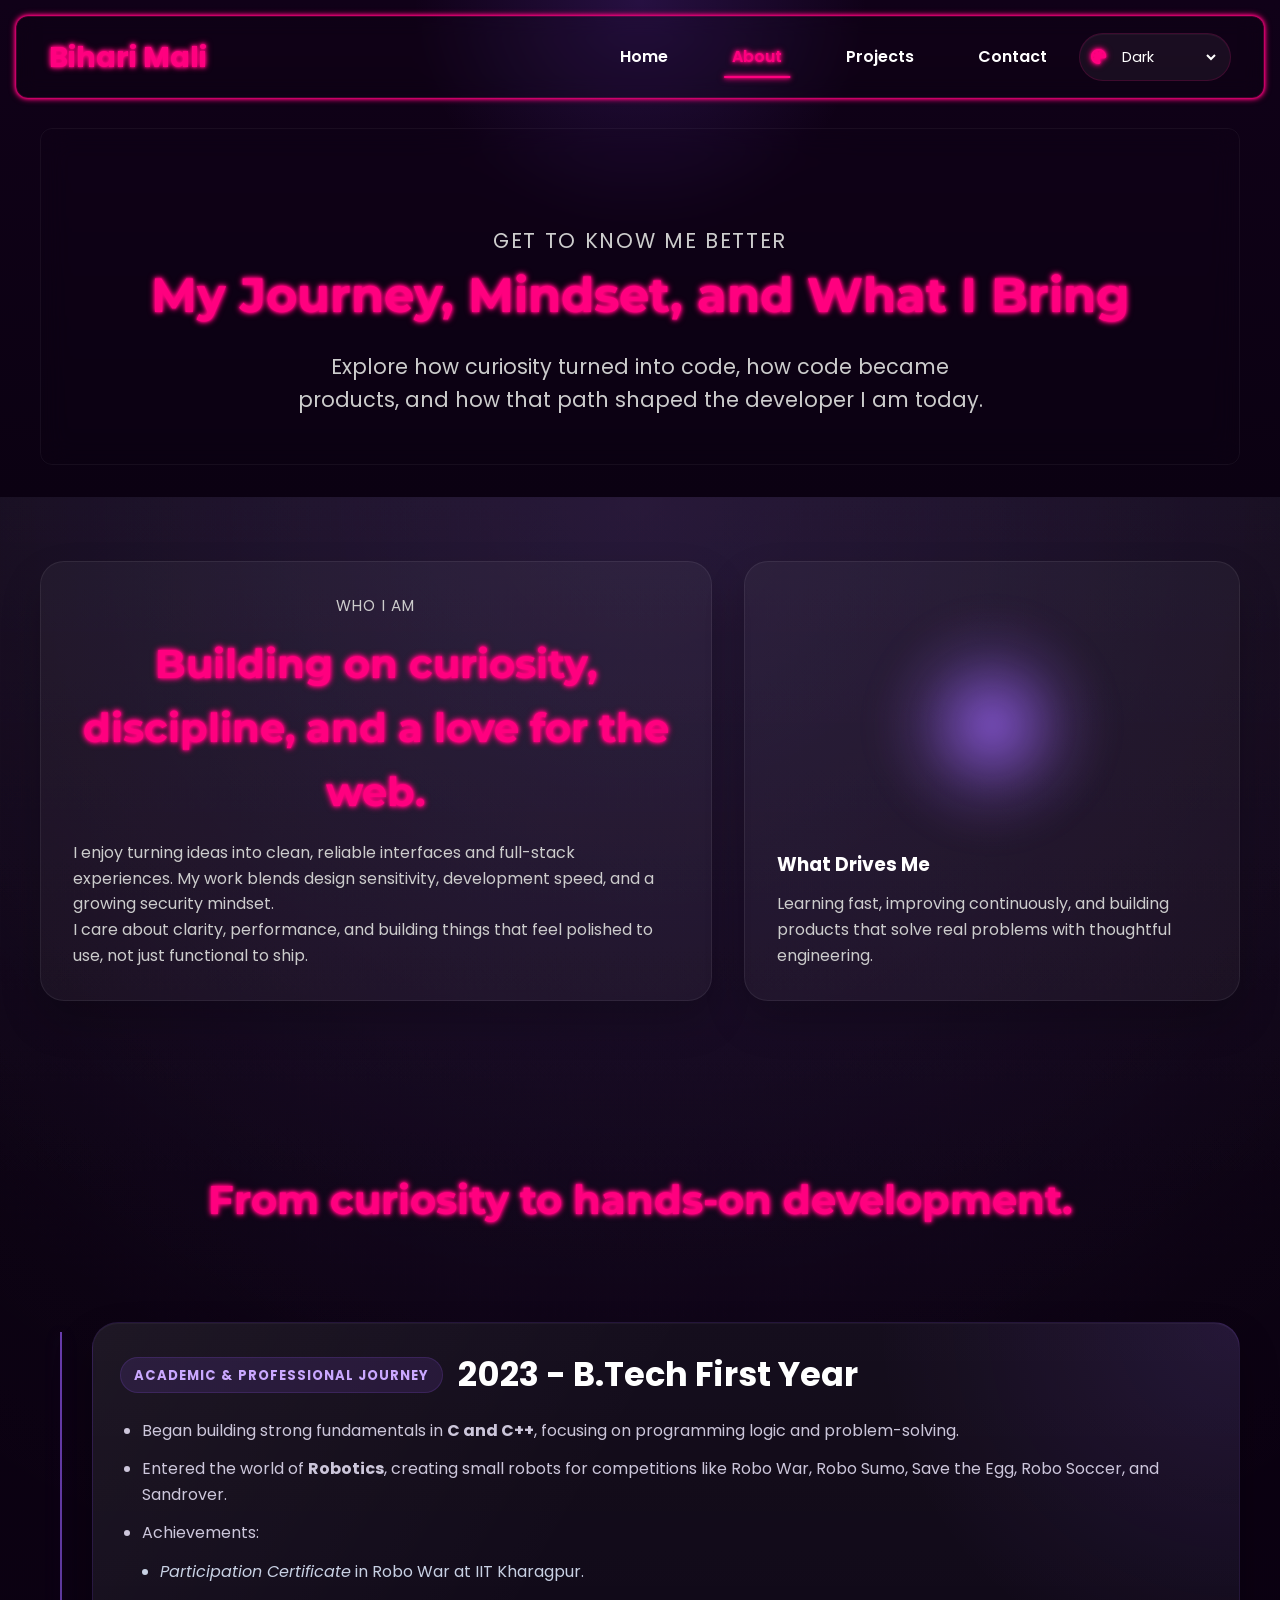
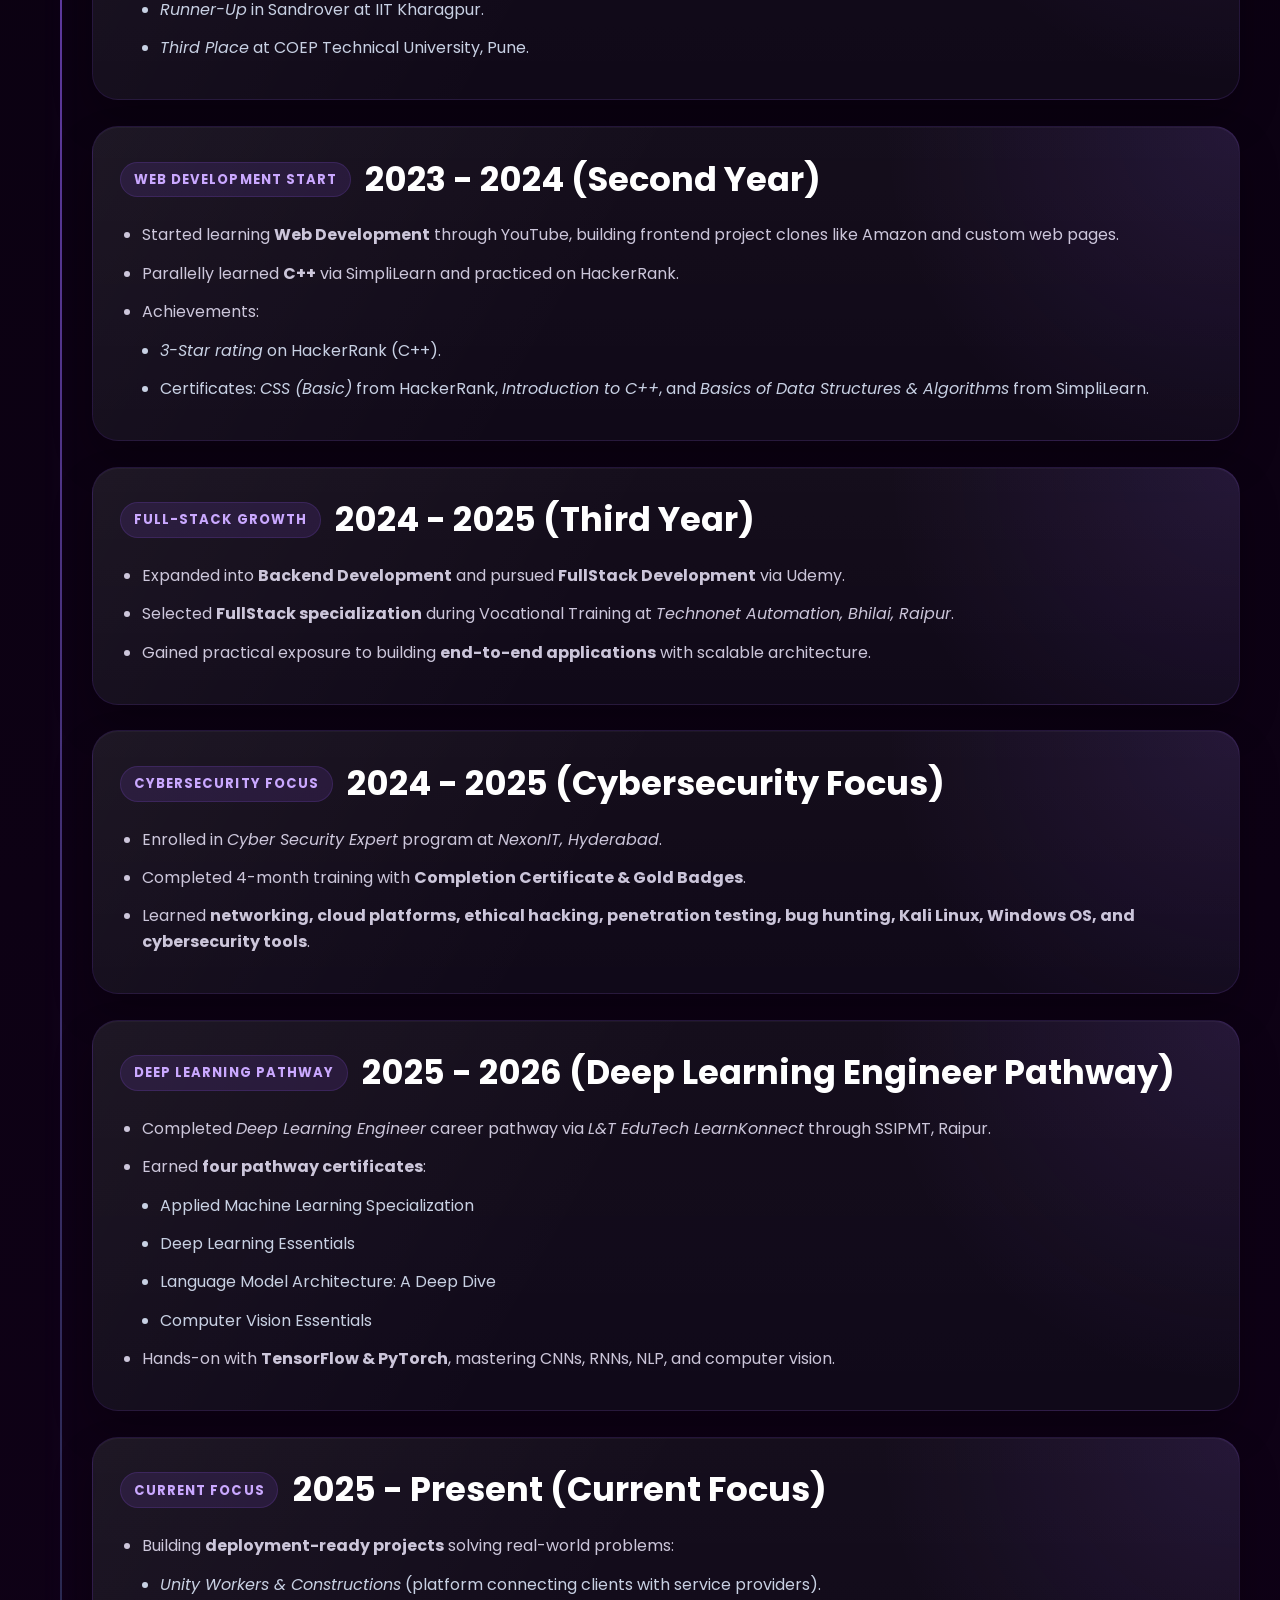
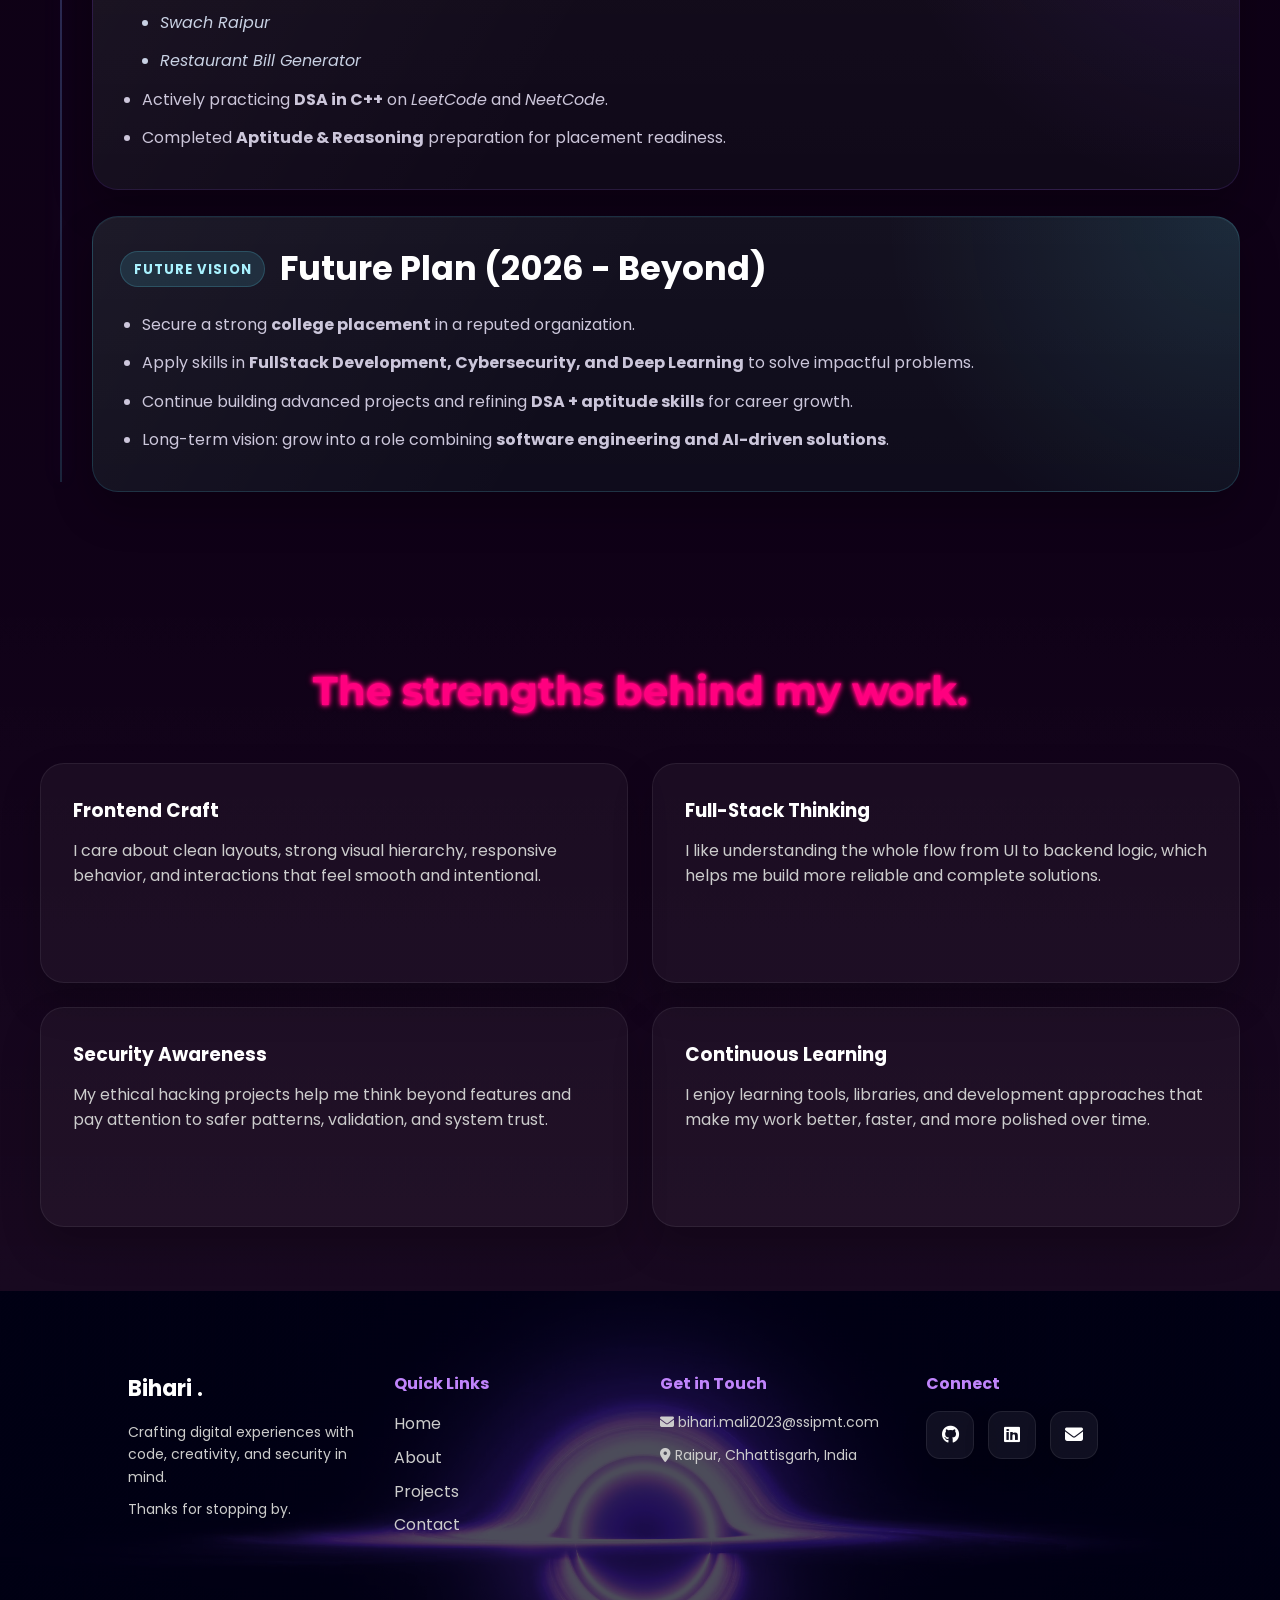
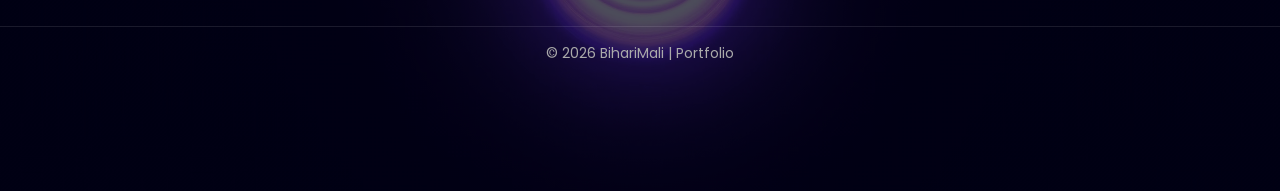
==== about.html @ c5147bdc "My portfolio" ====
<!DOCTYPE html>
<html lang="en">
<head>
  <meta charset="UTF-8" />
  <meta name="viewport" content="width=device-width, initial-scale=1.0" />
  <title>Bihari | About</title>
  <link rel="stylesheet" href="style.css" />
  <link href="https://fonts.googleapis.com/css2?family=Montserrat:wght@400;700&family=Poppins:wght@400;700&family=Orbitron&family=Rajdhani:wght@400;700&family=Roboto+Mono:wght@400;700&family=Fira+Code:wght@400;700&display=swap" rel="stylesheet">
  <link rel="stylesheet" href="https://cdnjs.cloudflare.com/ajax/libs/font-awesome/6.4.0/css/all.min.css">
</head>
<body>
  <header class="page-header about-header">
    <nav>
      <h1>Bihari Mali</h1>
      <ul>
        <li><a href="index.html">Home</a></li>
        <li><a href="about.html" class="nav-link-active">About</a></li>
        <li><a href="projects.html">Projects</a></li>
        <li><a href="contact.html">Contact</a></li>
      </ul>
      <div class="nav-tools">
        <div class="nav-theme-switcher">
          <i class="fas fa-palette nav-theme-icon" aria-hidden="true"></i>
          <select id="theme-toggle" aria-label="Switch theme">
            <option value="dark">Dark</option>
            <option value="urban">Urban</option>
            <option value="minimalist">Minimal</option>
          </select>
        </div>
      </div>
    </nav>

    <section class="hero page-hero about-hero">
      <p class="about-kicker fade-up">Get to Know Me Better</p>
      <h2 class="fade-up">My Journey, Mindset, and What I Bring</h2>
      <p class="fade-up">Explore how curiosity turned into code, how code became products, and how that path shaped the developer I am today.</p>
    </section>
  </header>

  <main class="page-main about-main">
    <section class="about-intro">
      <div class="section-inner">
        <div class="about-intro-grid">
          <div class="about-intro-copy animate-section-item" style="--reveal-delay: 0s;">
            <p class="about-section-label">Who I Am</p>
            <h2>Building on curiosity, discipline, and a love for the web.</h2>
            <p>I enjoy turning ideas into clean, reliable interfaces and full-stack experiences. My work blends design sensitivity, development speed, and a growing security mindset.</p>
            <p>I care about clarity, performance, and building things that feel polished to use, not just functional to ship.</p>
          </div>
          <div class="about-highlight-card animate-section-item" style="--reveal-delay: 0.15s;">
            <div class="about-glow-orb"></div>
            <h3>What Drives Me</h3>
            <p>Learning fast, improving continuously, and building products that solve real problems with thoughtful engineering.</p>
          </div>
        </div>
      </div>
    </section>

    <section class="journey-section">
      <div class="section-inner">
        <p class="about-section-label fade-up">The Journey</p>
        <h2 class="fade-up">From curiosity to hands-on development.</h2>
        <p class="journey-subtitle fade-up">A richer snapshot of how academics, robotics, web development, cybersecurity, AI, and real-world products shaped my growth.</p>

        <div class="journey-showcase">
          <article class="journey-card animate-section-item" style="--reveal-delay: 0s;">
            <div class="journey-card-head">
              <span class="journey-chip">Academic &amp; Professional Journey</span>
              <h3>2023 - B.Tech First Year</h3>
            </div>
            <ul class="journey-points">
              <li>Began building strong fundamentals in <strong>C and C++</strong>, focusing on programming logic and problem-solving.</li>
              <li>Entered the world of <strong>Robotics</strong>, creating small robots for competitions like Robo War, Robo Sumo, Save the Egg, Robo Soccer, and Sandrover.</li>
              <li>Achievements:</li>
            </ul>
            <ul class="journey-subpoints">
              <li><em>Participation Certificate</em> in Robo War at IIT Kharagpur.</li>
              <li><em>Runner-Up</em> in Sandrover at IIT Kharagpur.</li>
              <li><em>Third Place</em> at COEP Technical University, Pune.</li>
            </ul>
          </article>

          <article class="journey-card animate-section-item" style="--reveal-delay: 0.12s;">
            <div class="journey-card-head">
              <span class="journey-chip">Web Development Start</span>
              <h3>2023 - 2024 (Second Year)</h3>
            </div>
            <ul class="journey-points">
              <li>Started learning <strong>Web Development</strong> through YouTube, building frontend project clones like Amazon and custom web pages.</li>
              <li>Parallelly learned <strong>C++</strong> via SimpliLearn and practiced on HackerRank.</li>
              <li>Achievements:</li>
            </ul>
            <ul class="journey-subpoints">
              <li><em>3-Star rating</em> on HackerRank (C++).</li>
              <li>Certificates: <em>CSS (Basic)</em> from HackerRank, <em>Introduction to C++</em>, and <em>Basics of Data Structures &amp; Algorithms</em> from SimpliLearn.</li>
            </ul>
          </article>

          <article class="journey-card animate-section-item" style="--reveal-delay: 0.24s;">
            <div class="journey-card-head">
              <span class="journey-chip">Full-Stack Growth</span>
              <h3>2024 - 2025 (Third Year)</h3>
            </div>
            <ul class="journey-points">
              <li>Expanded into <strong>Backend Development</strong> and pursued <strong>FullStack Development</strong> via Udemy.</li>
              <li>Selected <strong>FullStack specialization</strong> during Vocational Training at <em>Technonet Automation, Bhilai, Raipur</em>.</li>
              <li>Gained practical exposure to building <strong>end-to-end applications</strong> with scalable architecture.</li>
            </ul>
          </article>

          <article class="journey-card animate-section-item" style="--reveal-delay: 0.36s;">
            <div class="journey-card-head">
              <span class="journey-chip">Cybersecurity Focus</span>
              <h3>2024 - 2025 (Cybersecurity Focus)</h3>
            </div>
            <ul class="journey-points">
              <li>Enrolled in <em>Cyber Security Expert</em> program at <em>NexonIT, Hyderabad</em>.</li>
              <li>Completed 4-month training with <strong>Completion Certificate &amp; Gold Badges</strong>.</li>
              <li>Learned <strong>networking, cloud platforms, ethical hacking, penetration testing, bug hunting, Kali Linux, Windows OS, and cybersecurity tools</strong>.</li>
            </ul>
          </article>

          <article class="journey-card animate-section-item" style="--reveal-delay: 0.48s;">
            <div class="journey-card-head">
              <span class="journey-chip">Deep Learning Pathway</span>
              <h3>2025 - 2026 (Deep Learning Engineer Pathway)</h3>
            </div>
            <ul class="journey-points">
              <li>Completed <em>Deep Learning Engineer</em> career pathway via <em>L&amp;T EduTech LearnKonnect</em> through SSIPMT, Raipur.</li>
              <li>Earned <strong>four pathway certificates</strong>:</li>
            </ul>
            <ul class="journey-subpoints">
              <li>Applied Machine Learning Specialization</li>
              <li>Deep Learning Essentials</li>
              <li>Language Model Architecture: A Deep Dive</li>
              <li>Computer Vision Essentials</li>
            </ul>
            <ul class="journey-points journey-points-tail">
              <li>Hands-on with <strong>TensorFlow &amp; PyTorch</strong>, mastering CNNs, RNNs, NLP, and computer vision.</li>
            </ul>
          </article>

          <article class="journey-card animate-section-item" style="--reveal-delay: 0.6s;">
            <div class="journey-card-head">
              <span class="journey-chip">Current Focus</span>
              <h3>2025 - Present (Current Focus)</h3>
            </div>
            <ul class="journey-points">
              <li>Building <strong>deployment-ready projects</strong> solving real-world problems:</li>
            </ul>
            <ul class="journey-subpoints">
              <li><em>Unity Workers &amp; Constructions</em> (platform connecting clients with service providers).</li>
              <li><em>Swach Raipur</em></li>
              <li><em>Restaurant Bill Generator</em></li>
            </ul>
            <ul class="journey-points journey-points-tail">
              <li>Actively practicing <strong>DSA in C++</strong> on <em>LeetCode</em> and <em>NeetCode</em>.</li>
              <li>Completed <strong>Aptitude &amp; Reasoning</strong> preparation for placement readiness.</li>
            </ul>
          </article>

          <article class="journey-card journey-card-future animate-section-item" style="--reveal-delay: 0.72s;">
            <div class="journey-card-head">
              <span class="journey-chip">Future Vision</span>
              <h3>Future Plan (2026 - Beyond)</h3>
            </div>
            <ul class="journey-points">
              <li>Secure a strong <strong>college placement</strong> in a reputed organization.</li>
              <li>Apply skills in <strong>FullStack Development, Cybersecurity, and Deep Learning</strong> to solve impactful problems.</li>
              <li>Continue building advanced projects and refining <strong>DSA + aptitude skills</strong> for career growth.</li>
              <li>Long-term vision: grow into a role combining <strong>software engineering and AI-driven solutions</strong>.</li>
            </ul>
          </article>
        </div>
      </div>
    </section>

    <section class="about-values">
      <div class="section-inner">
        <p class="about-section-label fade-up">What I Bring To The Table</p>
        <h2 class="fade-up">The strengths behind my work.</h2>
        <div class="about-values-grid">
          <article class="value-card animate-section-item" style="--reveal-delay: 0s;">
            <h3>Frontend Craft</h3>
            <p>I care about clean layouts, strong visual hierarchy, responsive behavior, and interactions that feel smooth and intentional.</p>
          </article>
          <article class="value-card animate-section-item" style="--reveal-delay: 0.12s;">
            <h3>Full-Stack Thinking</h3>
            <p>I like understanding the whole flow from UI to backend logic, which helps me build more reliable and complete solutions.</p>
          </article>
          <article class="value-card animate-section-item" style="--reveal-delay: 0.24s;">
            <h3>Security Awareness</h3>
            <p>My ethical hacking projects help me think beyond features and pay attention to safer patterns, validation, and system trust.</p>
          </article>
          <article class="value-card animate-section-item" style="--reveal-delay: 0.36s;">
            <h3>Continuous Learning</h3>
            <p>I enjoy learning tools, libraries, and development approaches that make my work better, faster, and more polished over time.</p>
          </article>
        </div>
      </div>
    </section>
  </main>

  <footer class="footer">
    <video class="footer-video" autoplay muted loop playsinline>
      <source src="blackhole.webm" type="video/mp4">
    </video>
    <div class="footer-overlay"></div>
    <div class="footer-content">
      <div class="footer-col">
        <h3>Bihari .</h3>
        <p>Crafting digital experiences with code, creativity, and security in mind.</p>
        <p>Thanks for stopping by.</p>
      </div>
      <div class="footer-col">
        <h4>Quick Links</h4>
        <a href="index.html">Home</a>
        <a href="about.html">About</a>
        <a href="projects.html">Projects</a>
        <a href="contact.html">Contact</a>
      </div>
      <div class="footer-col">
        <h4>Get in Touch</h4>
        <p><i class="fas fa-envelope"></i> bihari.mali2023@ssipmt.com</p>
        <p><i class="fas fa-map-marker-alt"></i> Raipur, Chhattisgarh, India</p>
      </div>
      <div class="footer-col">
        <h4>Connect</h4>
        <div class="socials">
          <a href="https://github.com/Rajmali07" target="_blank" rel="noopener noreferrer" aria-label="GitHub profile"><i class="fab fa-github"></i></a>
          <a href="https://www.linkedin.com/in/bihari-mali/" target="_blank" rel="noopener noreferrer" aria-label="LinkedIn profile"><i class="fab fa-linkedin"></i></a>
          <a href="mailto:bihari.mali2023@ssipmt.com" aria-label="Send email"><i class="fas fa-envelope"></i></a>
        </div>
      </div>
    </div>
    <div class="footer-bottom">
      <p>&copy; 2026 BihariMali | Portfolio</p>
    </div>
  </footer>
  <script src="script.js"></script>
</body>
</html>
---- style.css ----
/* ===== CSS VARIABLES FOR THEMES ===== */
:root {
  /* Dark Mode Elegance + Neon Accent Theme */
  --dark-bg-primary: #0D0D0D;
  --dark-bg-secondary: #1A1A2E;
  --neon-pink: #FF007F;
  --neon-pink-glow: 0 0 2.5px #FF007F, 0 0 5px #FF007F, 0 0 7.5px #FF007F;
  --lavender: #B388EB;
  --electric-blue: #00BFFF;
  --text-primary: #FFFFFF;
  --text-secondary: #CCCCCC;
  
  /* Font Variables */
  --font-primary: 'Poppins', sans-serif;
  --font-secondary: 'Montserrat', sans-serif;
  --font-futuristic: 'Orbitron', monospace;
  --font-developer: 'Fira Code', monospace;
  
  /* Common Variables */
  --border-radius: 12px;
  --transition: all 0.3s ease;
  --box-shadow: 0 8px 25px rgba(0, 0, 0, 0.15);
  --box-shadow-hover: 0 12px 35px rgba(0, 0, 0, 0.25);
}

/* ===== BASE STYLES ===== */
* {
  margin: 0;
  padding: 0;
  box-sizing: border-box;
}

body {
  font-family: var(--font-primary);
  line-height: 1.6;
  background: linear-gradient(135deg, var(--dark-bg-primary), var(--dark-bg-secondary));
  color: var(--text-primary);
  min-height: 100vh;
  overflow-x: hidden;
}

body.intro-active {
  overflow: hidden;
}

/* ===== INTRO OVERLAY ===== */
.intro-overlay {
  position: fixed;
  inset: 0;
  z-index: 5000;
  display: grid;
  place-items: center;
  background:
    radial-gradient(circle at 50% 20%, rgba(136, 58, 255, 0.2), transparent 28%),
    linear-gradient(180deg, #1b0626 0%, #14031d 50%, #0c0112 100%);
  opacity: 1;
  visibility: visible;
  transition: opacity 0.9s ease, visibility 0.9s ease;
}

.intro-overlay::before,
.intro-overlay::after {
  content: "";
  position: absolute;
  inset: 0;
  pointer-events: none;
}

.intro-overlay::before {
  background:
    radial-gradient(circle, rgba(255, 255, 255, 0.65) 1px, transparent 1.5px);
  background-size: 96px 96px;
  opacity: 0.22;
}

.intro-overlay::after {
  background:
    linear-gradient(90deg, transparent, rgba(183, 123, 255, 0.08), transparent);
  transform: translateX(-100%);
  animation: introSweep 2.8s ease-in-out infinite;
}

.intro-overlay.is-hidden {
  opacity: 0;
  visibility: hidden;
}

.intro-stars {
  position: absolute;
  inset: 0;
  background:
    radial-gradient(circle at 10% 20%, rgba(255, 255, 255, 0.9) 0 1px, transparent 2px),
    radial-gradient(circle at 30% 65%, rgba(255, 255, 255, 0.7) 0 1px, transparent 2px),
    radial-gradient(circle at 50% 40%, rgba(255, 255, 255, 0.75) 0 1px, transparent 2px),
    radial-gradient(circle at 70% 75%, rgba(255, 255, 255, 0.7) 0 1px, transparent 2px),
    radial-gradient(circle at 85% 28%, rgba(255, 255, 255, 0.8) 0 1px, transparent 2px);
  opacity: 0.3;
  animation: introTwinkle 4s ease-in-out infinite;
}

.intro-content {
  position: relative;
  z-index: 1;
  text-align: center;
  width: min(760px, calc(100vw - 3rem));
  padding: 2rem;
}

.intro-kicker {
  margin-bottom: 1rem;
  color: rgba(255, 255, 255, 0.72);
  letter-spacing: 0.08em;
  text-transform: uppercase;
  font-size: 0.95rem;
}

.intro-title {
  margin-bottom: 1rem;
  font-family: var(--font-secondary);
  font-size: clamp(2.6rem, 6vw, 5rem);
  color: #ffffff;
  text-shadow: 0 0 30px rgba(255, 255, 255, 0.08);
}

.intro-title span,
.intro-role-line span {
  color: #c896ff;
  text-shadow: 0 0 24px rgba(200, 150, 255, 0.35);
}

.intro-role-line {
  margin-bottom: 1rem;
  font-size: clamp(1.4rem, 3.4vw, 2.5rem);
  color: #f4efff;
}

.intro-note {
  max-width: 640px;
  margin: 0 auto;
  color: rgba(255, 255, 255, 0.76);
  font-size: 1.05rem;
}

.intro-skip {
  position: absolute;
  right: 1.5rem;
  bottom: 1.5rem;
  z-index: 1;
  border: 1px solid rgba(255, 255, 255, 0.14);
  background: rgba(255, 255, 255, 0.06);
  color: #ffffff;
  padding: 0.8rem 1.1rem;
  border-radius: 999px;
  cursor: pointer;
  transition: transform 0.25s ease, background 0.25s ease, border-color 0.25s ease;
}

.intro-skip:hover {
  transform: translateY(-2px);
  background: rgba(255, 255, 255, 0.1);
  border-color: rgba(200, 150, 255, 0.35);
}

@keyframes introTwinkle {
  0%, 100% { opacity: 0.2; }
  50% { opacity: 0.4; }
}

@keyframes introSweep {
  0% { transform: translateX(-100%); opacity: 0; }
  20% { opacity: 1; }
  60% { opacity: 0.4; }
  100% { transform: translateX(100%); opacity: 0; }
}

/* ===== HEADER & NAVIGATION ===== */
header {
  position: relative;
  color: var(--text-primary);
  padding: 2rem;
  text-align: center;
  overflow: hidden;
  min-height: 400px;
  display: flex;
  flex-direction: column;
  justify-content: center;
}

.header-video {
  position: absolute;
  top: 0;
  left: 0;
  width: 100%;
  height: 100%;
  z-index: -1;
  opacity: 1;
  filter: brightness(1) contrast(1);
}

.header-video-bg {
  width: 100%;
  height: 100%;
  object-fit: cover;
}

nav {
  position: relative;
  z-index: 3;
  background: rgba(13, 13, 13, 0.1);
  backdrop-filter: blur(10px);
  padding: 1rem 2rem;
  border-radius: var(--border-radius);
  margin-bottom: 2rem;
  display: flex;
  justify-content: space-between;
  align-items: center;
  gap: 1rem;
  border: 1px solid rgba(255, 0, 127, 0.2);
  box-shadow: var(--neon-pink-glow);
}

nav h1 {
  font-size: 1.8rem;
  font-weight: 700;
  color: var(--neon-pink);
  text-shadow: var(--neon-pink-glow);
}

nav ul {
  list-style: none;
  display: flex;
  gap: 2rem;
  margin-left: auto;
}

nav a {
  color: var(--text-primary);
  text-decoration: none;
  font-weight: 600;
  padding: 0.5rem 1rem;
  border-radius: 6px;
  transition: var(--transition);
  position: relative;
}

nav a:hover {
  color: var(--neon-pink);
  text-shadow: var(--neon-pink-glow);
}

nav a::after {
  content: '';
  position: absolute;
  bottom: -2px;
  left: 50%;
  width: 0;
  height: 2px;
  background: var(--neon-pink);
  transition: var(--transition);
  transform: translateX(-50%);
}

nav a:hover::after {
  width: 80%;
  box-shadow: var(--neon-pink-glow);
}

.nav-tools {
  display: flex;
  align-items: center;
}

.nav-theme-switcher {
  display: inline-flex;
  align-items: center;
  gap: 0.55rem;
  padding: 0.45rem 0.7rem;
  border-radius: 999px;
  background: rgba(255, 255, 255, 0.05);
  border: 1px solid rgba(255, 0, 127, 0.16);
  box-shadow: inset 0 1px 0 rgba(255, 255, 255, 0.04);
}

.nav-theme-icon {
  color: var(--neon-pink);
  font-size: 0.95rem;
  text-shadow: var(--neon-pink-glow);
}

.nav-theme-switcher select {
  min-width: 92px;
  padding: 0.3rem 1.6rem 0.3rem 0.2rem;
  border: none;
  outline: none;
  background: transparent;
  color: var(--text-primary);
  font-family: var(--font-primary);
  font-size: 0.9rem;
  cursor: pointer;
}

.nav-theme-switcher select option {
  color: #111111;
}

/* ===== HERO SECTION ===== */
.hero {
  position: relative;
  z-index: 2;
  background: rgba(13, 13, 13, 0.1);
  backdrop-filter: blur(15px);
  padding: 3rem;
  border-radius: var(--border-radius);
  margin-top: 2rem;
  border: 1px solid rgba(255, 0, 127, 0.3);
  box-shadow: var(--neon-pink-glow);
}

.hero h2 {
  font-size: 3rem;
  font-weight: 700;
  margin-bottom: 1rem;
  color: var(--neon-pink);
  text-shadow: var(--neon-pink-glow);
}

.hero p {
  font-size: 1.3rem;
  margin-bottom: 2rem;
  color: var(--text-secondary);
}

.btn {
  display: inline-block;
  padding: 1rem 2rem;
  background: linear-gradient(135deg, var(--neon-pink), var(--lavender));
  color: var(--text-primary);
  text-decoration: none;
  border-radius: var(--border-radius);
  font-weight: 600;
  border: none;
  cursor: pointer;
  transition: var(--transition);
  text-transform: uppercase;
  letter-spacing: 1px;
  box-shadow: var(--neon-pink-glow);
}

.btn:hover {
  transform: translateY(-2px);
  box-shadow: 0 0 10px var(--neon-pink), 0 0 20px var(--neon-pink);
  background: linear-gradient(135deg, var(--lavender), var(--neon-pink));
}

/* ===== MAIN CONTENT ===== */
main {
  padding: 4rem 2rem;
  max-width: 1200px;
  margin: 0 auto;
 
}

section {
  margin-bottom: 4rem;
}

section h2 {
  font-size: 2.5rem;
  text-align: center;
  margin-bottom: 3rem;
  color: var(--neon-pink);
  text-shadow: var(--neon-pink-glow);
  font-family: var(--font-secondary);
}

/* ===== PROJECT GRID ===== */
.project-grid {
  display: grid;
  grid-template-columns: repeat(auto-fit, minmax(350px, 1fr));
  gap: 2rem;
  margin: 2rem 0;
}

.project-card {
  background: linear-gradient(135deg, rgba(26, 26, 46, 0.8), rgba(13, 13, 13, 0.9));
  padding: 2.5rem;
  border-radius: var(--border-radius);
  box-shadow: var(--box-shadow);
  transition: var(--transition);
  border: 1px solid rgba(255, 0, 127, 0.2);
  backdrop-filter: blur(10px);
  position: relative;
  overflow: hidden;
}

.project-card::before {
  content: '';
  position: absolute;
  top: 0;
  left: -100%;
  width: 100%;
  height: 100%;
  background: linear-gradient(90deg, transparent, rgba(255, 0, 127, 0.1), transparent);
  transition: var(--transition);
  pointer-events: none;
}

.project-card:hover {
  transform: translateY(-8px);
  box-shadow: var(--box-shadow-hover), var(--neon-pink-glow);
  border-color: var(--neon-pink);
}

.project-card:hover::before {
  left: 100%;
}

.project-card h3 {
  color: var(--neon-pink);
  font-size: 1.5rem;
  margin-bottom: 1rem;
  font-weight: 600;
  text-shadow: 0 0 5px var(--neon-pink);
  position: relative;
  z-index: 2;
}

.project-card p {
  color: var(--text-secondary);
  line-height: 1.6;
  margin-bottom: 1.5rem;
  position: relative;
  z-index: 2;
}

.project-card a {
  color: var(--electric-blue);
  text-decoration: none;
  font-weight: 600;
  transition: var(--transition);
  display: inline-block;
  position: relative;
  z-index: 3;
}

.project-card a:hover {
  color: var(--lavender);
  text-shadow: 0 0 10px var(--lavender);
}

/* ===== REPORTS SECTION ===== */
.reports-section {
  background: linear-gradient(135deg, rgba(26, 26, 46, 0.8), rgba(13, 13, 13, 0.9));
  padding: 4rem 2rem;
  border-radius: var(--border-radius);
  margin: 4rem 0;
  border: 1px solid rgba(0, 191, 255, 0.2);
  backdrop-filter: blur(10px);
  position: relative;
  overflow: hidden;
}

.reports-section::before {
  content: '';
  position: absolute;
  top: 0;
  left: 0;
  right: 0;
  height: 2px;
  background: linear-gradient(90deg, transparent, var(--electric-blue), transparent);
  animation: neonPulse 3s ease-in-out infinite;
}

.reports-grid {
  display: grid;
  grid-template-columns: repeat(auto-fit, minmax(350px, 1fr));
  gap: 2rem;
  margin: 2rem 0;
}

.report-card {
  background: linear-gradient(135deg, rgba(26, 26, 46, 0.8), rgba(13, 13, 13, 0.9));
  padding: 2.5rem;
  border-radius: var(--border-radius);
  box-shadow: var(--box-shadow);
  transition: var(--transition);
  border: 1px solid rgba(0, 191, 255, 0.2);
  backdrop-filter: blur(10px);
  position: relative;
  overflow: hidden;
}

.report-card::before {
  content: '';
  position: absolute;
  top: 0;
  left: -100%;
  width: 100%;
  height: 100%;
  background: linear-gradient(90deg, transparent, rgba(0, 191, 255, 0.1), transparent);
  transition: var(--transition);
}

.report-card:hover {
  transform: translateY(-8px);
  box-shadow: var(--box-shadow-hover), 0 0 20px rgba(0, 191, 255, 0.3);
  border-color: var(--electric-blue);
}

.report-card:hover::before {
  left: 100%;
}

.report-card h3 {
  color: var(--electric-blue);
  font-size: 1.5rem;
  margin-bottom: 1rem;
  font-weight: 600;
  text-shadow: 0 0 5px var(--electric-blue);
}

.report-card p {
  color: var(--text-secondary);
  line-height: 1.6;
  margin-bottom: 1.5rem;
}

.report-meta {
  display: flex;
  gap: 1rem;
  margin-bottom: 1.5rem;
  flex-wrap: wrap;
}

.report-date {
  color: var(--lavender);
  font-size: 0.9rem;
  background: rgba(179, 136, 235, 0.1);
  padding: 0.3rem 0.8rem;
  border-radius: 15px;
  border: 1px solid rgba(179, 136, 235, 0.2);
}

.report-type {
  color: var(--neon-pink);
  font-size: 0.9rem;
  background: rgba(255, 0, 127, 0.1);
  padding: 0.3rem 0.8rem;
  border-radius: 15px;
  border: 1px solid rgba(255, 0, 127, 0.2);
}

.report-btn {
  display: inline-block;
  padding: 0.8rem 1.5rem;
  background: linear-gradient(135deg, var(--electric-blue), var(--lavender));
  color: var(--text-primary);
  text-decoration: none;
  border-radius: var(--border-radius);
  font-weight: 600;
  border: none;
  cursor: pointer;
  transition: var(--transition);
  margin-right: 0.5rem;
  margin-bottom: 0.5rem;
  box-shadow: 0 0 10px rgba(0, 191, 255, 0.3);
}

.report-btn:hover {
  transform: translateY(-2px);
  box-shadow: 0 0 15px var(--electric-blue), 0 0 25px var(--electric-blue);
  background: linear-gradient(135deg, var(--lavender), var(--electric-blue));
}

.report-btn.download {
  background: linear-gradient(135deg, var(--neon-pink), var(--lavender));
  box-shadow: 0 0 10px rgba(255, 0, 127, 0.3);
}

.report-btn.download:hover {
  box-shadow: 0 0 15px var(--neon-pink), 0 0 25px var(--neon-pink);
  background: linear-gradient(135deg, var(--lavender), var(--neon-pink));
}

.report-btn.coming-soon {
  background: linear-gradient(135deg, #666, #999);
  box-shadow: 0 0 10px rgba(102, 102, 102, 0.3);
  cursor: not-allowed;
}

.report-btn.coming-soon:hover {
  transform: none;
  box-shadow: 0 0 10px rgba(102, 102, 102, 0.3);
  background: linear-gradient(135deg, #666, #999);
}

.report-btn i {
  margin-right: 0.5rem;
}

/* ===== EXPERIENCE SECTION ===== */
.experience {
  background: linear-gradient(135deg, rgba(26, 26, 46, 0.8), rgba(13, 13, 13, 0.9));
  padding: 4rem 2rem;
  border-radius: var(--border-radius);
  margin: 4rem 0;
  border: 1px solid rgba(255, 0, 127, 0.2);
  backdrop-filter: blur(10px);
  position: relative;
  overflow: hidden;
}

.experience::before {
  content: '';
  position: absolute;
  top: 0;
  left: 0;
  right: 0;
  height: 2px;
  background: linear-gradient(90deg, transparent, var(--neon-pink), transparent);
  animation: neonPulse 3s ease-in-out infinite;
}

.timeline {
  position: relative;
  padding: 2rem 0;
  max-width: 1320px;
  margin: 0 auto;
}

.timeline::before {
  content: '';
  position: absolute;
  left: 50%;
  transform: translateX(-50%);
  width: 4px;
  height: 100%;
  background: linear-gradient(to bottom, var(--neon-pink), var(--lavender));
  border-radius: 2px;
}

.timeline-item {
  position: relative;
  margin: 3rem 0;
  width: 49.5%;
  padding: 2.5rem;
  background: rgba(13, 13, 13, 0.8);
  border-radius: var(--border-radius);
  box-shadow: var(--box-shadow);
  transition: var(--transition);
  border: 1px solid rgba(255, 0, 127, 0.2);
  backdrop-filter: blur(10px);
}

.timeline-item:nth-child(odd) {
  margin-left: auto;
}

.timeline-item:nth-child(even) {
  margin-right: auto;
}

.timeline-item::before {
  content: '';
  position: absolute;
  top: 50%;
  width: 20px;
  height: 20px;
  background: var(--neon-pink);
  border-radius: 50%;
  box-shadow: var(--neon-pink-glow);
  transform: translateY(-50%);
}

.timeline-item:nth-child(odd)::before {
  left: -30px;
}

.timeline-item:nth-child(even)::before {
  right: -30px;
}

.timeline-item:hover {
  transform: translateY(-5px);
  box-shadow: var(--box-shadow-hover), var(--neon-pink-glow);
  border-color: var(--neon-pink);
}

.timeline-content h3 {
  color: var(--neon-pink);
  font-size: 1.5rem;
  margin-bottom: 0.5rem;
  font-weight: 600;
  text-shadow: 0 0 5px var(--neon-pink);
}

.timeline-content .company {
  color: var(--lavender);
  font-weight: 600;
  font-size: 1.1rem;
  margin-bottom: 0.5rem;
  display: block;
}

.timeline-content .date {
  color: var(--electric-blue);
  font-style: italic;
  margin-bottom: 1rem;
  display: block;
  font-size: 0.9rem;
}

.timeline-content p {
  color: var(--text-secondary);
  line-height: 1.6;
  margin-bottom: 0;
}

/* ===== SKILLS SECTION ===== */
.skills {
  padding: 100px 10%;
  text-align: center;
  background: radial-gradient(circle at top, #1a0033, #0a0014);
  color: white;
}

.skills-title {
  font-size: 40px;
  letter-spacing: 2px;
  color: #c084fc;
  margin-bottom: 10px;
}

.skills-subtitle {
  color: #ccc;
  margin-bottom: 60px;
  font-size: 16px;
}

/* glowing spotlight box */
.skills-wrapper {
  position: relative;
  padding: 50px 30px;
  border-radius: 20px;
  background: linear-gradient(145deg, #1a0033, #0a0014);
  box-shadow: 0 0 80px rgba(168, 85, 247, 0.3);
  overflow: hidden;
}

/* light glow effect */
.skills-wrapper::before {
  content: "";
  position: absolute;
  top: -50%;
  left: 50%;
  transform: translateX(-50%);
  width: 500px;
  height: 300px;
  background: radial-gradient(circle, rgba(168, 85, 247, 0.4), transparent);
  filter: blur(60px);
}

/* skills pills */
.skills-list {
  display: flex;
  flex-wrap: wrap;
  justify-content: center;
  gap: 20px;
  position: relative;
  z-index: 1;
}

.skills-list span {
  padding: 12px 22px;
  border-radius: 999px;
  border: 1px solid rgba(255, 255, 255, 0.2);
  background: rgba(255, 255, 255, 0.05);
  backdrop-filter: blur(10px);
  font-size: 14px;
  transition: all 0.3s ease;
  cursor: pointer;
}

/* hover effect */
.skills-list span:hover {
  background: linear-gradient(135deg, #a855f7, #6d28d9);
  box-shadow: 0 0 15px #a855f7;
  transform: translateY(-3px) scale(1.05);
}

/* ===== MAIN VIDEO BACKGROUND ===== */
#contact {
  position: relative;
  padding: 4rem 2rem;
  border-radius: var(--border-radius);
  margin: 2rem 0;
  border: 1px solid rgba(0, 191, 255, 0.2);
  overflow: hidden;
}

/* ===== FOOTER ===== */
.footer {
  position: relative;
  height: 500px;
  overflow: hidden;
  color: white;
}

/* video */
.footer-video {
  position: absolute;
  width: 100%;
  height: 100%;
  object-fit: cover;
  top: 0;
  left: 0;
  z-index: 1;
}

/* dark overlay */
.footer-overlay {
  position: absolute;
  width: 100%;
  height: 100%;
  background: rgba(0, 0, 20, 0.7);
  z-index: 2;
}

/* content */
.footer-content {
  position: relative;
  z-index: 3;
  display: grid;
  grid-template-columns: repeat(4, 1fr);
  padding: 80px 10%;
  gap: 40px;
}

/* columns */
.footer-col h3 {
  font-size: 22px;
  margin-bottom: 15px;
}

.footer-col h4 {
  margin-bottom: 15px;
  color: #c084fc;
}

.footer-col p {
  font-size: 14px;
  color: #ccc;
  margin-bottom: 10px;
}

.footer-col a {
  display: block;
  color: #ccc;
  margin-bottom: 8px;
  text-decoration: none;
  transition: 0.3s;
}

.footer-col a:hover {
  color: #a855f7;
}

/* icons */
.socials a {
  width: 48px;
  height: 48px;
  display: inline-flex;
  align-items: center;
  justify-content: center;
  margin-right: 10px;
  border-radius: 14px;
  color: #ffffff;
  text-decoration: none;
  background: rgba(255, 255, 255, 0.06);
  border: 1px solid rgba(255, 255, 255, 0.08);
  box-shadow: 0 10px 24px rgba(0, 0, 0, 0.18);
  transition: transform 0.25s ease, box-shadow 0.25s ease, border-color 0.25s ease, color 0.25s ease;
}

.socials a:hover {
  transform: translateY(-4px);
  color: #17c7ff;
  border-color: rgba(23, 199, 255, 0.35);
  box-shadow:
    0 0 18px rgba(23, 199, 255, 0.18),
    0 14px 28px rgba(0, 0, 0, 0.24);
}

.socials i {
  font-size: 18px;
  cursor: pointer;
  transition: 0.3s;
}

.socials i:hover {
  color: #a855f7;
}

/* bottom */
.footer-bottom {
  position: relative;
  z-index: 3;
  text-align: center;
  padding: 15px;
  border-top: 1px solid rgba(255,255,255,0.1);
  font-size: 14px;
  color: #aaa;
}

/* ===== RESPONSIVE DESIGN ===== */
@media (max-width: 768px) {
  .project-grid {
    grid-template-columns: 1fr;
    gap: 1.5rem;
  }
  
  .reports-grid {
    grid-template-columns: 1fr;
    gap: 1.5rem;
  }
  
  .skills-grid {
    grid-template-columns: repeat(2, 1fr);
    gap: 1rem;
  }
  
  .project-card,
  .report-card {
    padding: 2rem;
  }
  
  .skill-item {
    padding: 1.5rem;
  }
  
  nav {
    flex-direction: column;
    gap: 1rem;
    padding: 1rem;
  }
  
  nav ul {
    gap: 1rem;
    flex-wrap: wrap;
    justify-content: center;
  }
  
  .hero h2 {
    font-size: 2.5rem;
  }
  
  .hero {
    padding: 2rem;
  }

  .feature-grid {
    grid-template-columns: 1fr;
  }

  .feature-section {
    padding: 4rem 1.25rem;
  }
  
  /* Reports Section Responsive */
  .reports-section {
    padding: 2rem 1rem;
  }
  
  .report-meta {
    flex-direction: column;
    gap: 0.5rem;
  }
  
  /* Experience Section Responsive */
  .timeline::before {
    left: 20px;
    transform: none;
  }
  
  .timeline-item {
    width: calc(100% - 60px);
    margin: 2rem 0;
    padding: 2rem;
  }
  
  .timeline-item:nth-child(odd),
  .timeline-item:nth-child(even) {
    margin-left: 60px;
    margin-right: 0;
  }
  
  .timeline-item:nth-child(odd)::before,
  .timeline-item:nth-child(even)::before {
    left: -40px;
    right: auto;
  }
}

@media (max-width: 480px) {
  .skills-grid {
    grid-template-columns: 1fr;
  }
  
  main {
    padding: 2rem 1rem;
  }
  
  .project-card,
  .skill-item {
    padding: 1.5rem;
  }
  
  section h2 {
    font-size: 2rem;
  }
  
  .contact-details {
    grid-template-columns: 1fr;
  }

  .feature-card {
    padding: 1.5rem;
  }

  .feature-kicker {
    letter-spacing: 0.2rem;
  }
  
  /* Experience Section Mobile Responsive */
  .experience {
    padding: 2rem 1rem;
  }
  
  .timeline-item {
    width: calc(100% - 40px);
    padding: 1.5rem;
    margin: 1.5rem 0;
  }
  
  .timeline-item:nth-child(odd),
  .timeline-item:nth-child(even) {
    margin-left: 40px;
  }
  
  .timeline-item::before {
    width: 16px;
    height: 16px;
  }
  
  .timeline-item:nth-child(odd)::before,
  .timeline-item:nth-child(even)::before {
    left: -28px;
  }
  
  .timeline-content h3 {
    font-size: 1.3rem;
  }
  
  .timeline-content .company {
    font-size: 1rem;
  }
  
  .timeline-content .date {
    font-size: 0.8rem;
  }
}

/* ===== ANIMATIONS ===== */
@keyframes neonPulse {
  0%, 100% {
    text-shadow: 0 0 2px var(--neon-pink), 0 0 4px var(--neon-pink);
  }
  50% {
    text-shadow: 0 0 8px var(--neon-pink), 0 0 12px var(--neon-pink);
  }
}

@keyframes glow {
  0%, 100% {
    box-shadow: 0 0 2px var(--neon-pink);
  }
  50% {
    box-shadow: 0 0 8px var(--neon-pink);
  }
}

/* Apply animations to specific elements */
nav h1,
.hero h2,
section h2 {
  animation: neonPulse 2s ease-in-out infinite;
}

.btn {
  animation: glow 3s ease-in-out infinite;
}

/* ===== TESTIMONIAL SECTION ===== */
.testimonials {
  padding: 72px 0;
  background: radial-gradient(circle at top, #1a0033, #0a0014);
  text-align: center;
  color: white;
  overflow: hidden;
}

.test-title {
  font-size: 40px;
  color: #c084fc;
}

.test-sub {
  color: #ccc;
  margin-bottom: 36px;
}

/* TRACK */
.slide-track {
  display: flex;
  gap: 20px;
  width: max-content;
  animation: scroll 25s linear infinite;
  will-change: transform;
}

/* CARD */
.test-card {
  width: 360px;
  min-height: 300px;
  margin: 0 20px;
  padding: 28px;
  border-radius: 18px;

  /* DARK BASE (important for clarity) */
  background: rgba(20, 0, 40, 0.9);

  /* SHARP BORDER */
  border: 1px solid rgba(168, 85, 247, 0.25);

  /* CONTROLLED GLOW (not blur) */
  box-shadow:
    0 0 10px rgba(168, 85, 247, 0.2),
    0 0 30px rgba(168, 85, 247, 0.15);

  backdrop-filter: blur(8px);

  text-align: left;
  display: flex;
  flex-direction: column;
  justify-content: space-between;
  gap: 1.25rem;
  transition: transform 0.3s ease, box-shadow 0.3s ease, border-color 0.3s ease;
}

/* ANIMATION */
@keyframes scroll {
  0% {
    transform: translateX(0);
  }
  100% {
    transform: translateX(-50%);
  }
  
}
.slider {
  width: 100%;
  overflow: hidden; /* prevents overflow */
  position: relative;
}
.slide-track {
  display: flex;
  gap: 20px;
  width: max-content;
  animation: scroll 25s linear infinite;
}

.test-card {
  flex: 0 0 auto; /* IMPORTANT */
}

.test-card p {
  margin: 0;
  color: rgba(255, 255, 255, 0.9);
  line-height: 1.65;
  font-size: 1rem;
}

.test-card h4 {
  margin: 0;
  color: #ffffff;
  font-size: 1.15rem;
}

.test-card span {
  color: rgba(255, 255, 255, 0.72);
  font-size: 0.95rem;
}

.test-card:hover {
  transform: translateY(-8px);
  border-color: rgba(255, 0, 127, 0.35);
  box-shadow:
    0 0 24px rgba(168, 85, 247, 0.18),
    0 18px 40px rgba(0, 0, 0, 0.28);
}

/* ===== SHOWCASE SECTION ===== */
.showcase {
  padding: 100px 0;
  background: radial-gradient(circle at top, #0a0014, #000);
  text-align: center;
  overflow: hidden;
}

.showcase-title {
  font-size: 40px;
  color: #c084fc;
  margin-bottom: 50px;
}

/* SLIDER */
.showcase-slider {
  overflow: hidden;
  position: relative;
}

/* TRACK */
.showcase-track {
  display: flex;
  gap: 30px;
  width: max-content;
  animation: showcaseScroll 30s linear infinite;
}

/* CARD */
.showcase-card {
  flex: 0 0 auto;
  width: 400px;
  height: 250px;
  border-radius: 20px;
  overflow: hidden;

  /* glow */
  box-shadow:
    0 0 20px rgba(168, 85, 247, 0.2),
    0 0 50px rgba(168, 85, 247, 0.15);

  transition: 0.4s;
}

.showcase-card img {
  width: 100%;
  height: 100%;
  object-fit: cover;
}

/* HOVER EFFECT */
.showcase-card:hover {
  transform: scale(1.05);
  box-shadow:
    0 0 40px rgba(168, 85, 247, 0.4),
    0 0 80px rgba(168, 85, 247, 0.25);
}

/* ===== FEATURE SECTION ===== */
.feature-section {
  position: relative;
  padding: 5rem 2rem;
  border-radius: 32px;
  background:
    radial-gradient(circle at top, rgba(0, 191, 255, 0.18), transparent 35%),
    linear-gradient(135deg, rgba(8, 12, 28, 0.96), rgba(6, 30, 45, 0.9));
  border: 1px solid rgba(0, 191, 255, 0.18);
  box-shadow: 0 24px 80px rgba(0, 0, 0, 0.35);
  overflow: hidden;
}

.feature-section::before {
  content: '';
  position: absolute;
  inset: 0;
  background:
    linear-gradient(120deg, rgba(255, 255, 255, 0.05), transparent 30%, transparent 70%, rgba(0, 255, 255, 0.08));
  pointer-events: none;
}

.feature-shell {
  position: relative;
  z-index: 1;
}

.feature-kicker {
  text-align: center;
  text-transform: uppercase;
  letter-spacing: 0.32rem;
  color: var(--electric-blue);
  font-family: var(--font-developer);
  font-size: 0.85rem;
  margin-bottom: 1rem;
}

.feature-intro {
  max-width: 720px;
  margin: -1.5rem auto 0;
  text-align: center;
  color: rgba(255, 255, 255, 0.74);
  font-size: 1.05rem;
}

.feature-grid {
  display: grid;
  grid-template-columns: repeat(3, minmax(0, 1fr));
  gap: 1.5rem;
  margin-top: 3rem;
}

.feature-card {
  position: relative;
  padding: 2rem;
  border-radius: 24px;
  background: rgba(255, 255, 255, 0.05);
  backdrop-filter: blur(12px);
  border: 1px solid rgba(255, 255, 255, 0.12);
  box-shadow: 0 16px 40px rgba(0, 0, 0, 0.25);
  transition: transform 0.3s ease, box-shadow 0.3s ease, border-color 0.3s ease;
}

.feature-card:hover {
  transform: translateY(-10px) scale(1.05);
  border-color: rgba(0, 255, 255, 0.45);
  box-shadow:
    0 0 20px rgba(0, 255, 255, 0.28),
    0 20px 45px rgba(0, 0, 0, 0.35);
}

.feature-card h3 {
  margin-bottom: 0.75rem;
  color: #ffffff;
  font-size: 1.4rem;
}

.feature-card p {
  margin: 0;
  color: rgba(255, 255, 255, 0.72);
}

.feature-icon {
  width: 60px;
  height: 60px;
  display: grid;
  place-items: center;
  margin-bottom: 1.25rem;
  border-radius: 18px;
  color: #8efcff;
  font-size: 1.5rem;
  background: linear-gradient(135deg, rgba(0, 191, 255, 0.2), rgba(255, 255, 255, 0.08));
  border: 1px solid rgba(142, 252, 255, 0.22);
  box-shadow: inset 0 1px 0 rgba(255, 255, 255, 0.08);
}

.animate-feature-card {
  opacity: 0;
  transform: translateY(50px);
}

.animate-feature-card.is-visible {
  animation: featureReveal 0.6s ease forwards;
  animation-delay: var(--feature-delay, 0s);
}

.animate-section-item {
  opacity: 0;
  transform: translateY(40px);
}

.animate-section-item.is-visible {
  animation: sectionReveal 0.6s ease forwards;
  animation-delay: var(--reveal-delay, 0s);
}

@keyframes featureReveal {
  from {
    opacity: 0;
    transform: translateY(50px);
  }
  to {
    opacity: 1;
    transform: translateY(0);
  }
}

@keyframes sectionReveal {
  from {
    opacity: 0;
    transform: translateY(40px);
  }
  to {
    opacity: 1;
    transform: translateY(0);
  }
}

/* ANIMATION */
@keyframes showcaseScroll {
  0% {
    transform: translateX(0);
  }
  100% {
    transform: translateX(-50%);
  }
}

body {
  background: #0a0a0a;
  font-family: Arial, sans-serif;
  color: white;
}

/* Section */
.projects-section {
  padding: 80px 10%;
}

.projects-section h2 {
  font-size: 32px;
  margin-bottom: 30px;
}

/* Grid Layout */
.projects-grid {
  display: grid;
  grid-template-columns: repeat(auto-fit, minmax(300px, 1fr));
  gap: 25px;
}

/* Card */
.project-card {
  position: relative;
  border-radius: 15px;
  overflow: hidden;
  cursor: pointer;
  transition: all 0.4s ease;
}

/* Image */
.project-card img {
  width: 100%;
  height: 100%;
  object-fit: cover;
  transition: transform 0.5s ease;
}

/* Hover Effects */
.project-card:hover img {
  transform: scale(1.1);
}

.project-card::after {
  content: "";
  position: absolute;
  inset: 0;
  background: linear-gradient(transparent, rgba(0,0,0,0.7));
  opacity: 0;
  transition: 0.4s;
  pointer-events: none;
}

.project-card:hover::after {
  opacity: 1;
}

/* ===== PORTFOLIO ENHANCEMENTS ===== */
body {
  background:
    radial-gradient(circle at 20% 20%, rgba(0, 191, 255, 0.16), transparent 25%),
    radial-gradient(circle at 80% 15%, rgba(255, 0, 150, 0.2), transparent 30%),
    radial-gradient(circle at 50% 80%, rgba(126, 34, 206, 0.18), transparent 28%),
    linear-gradient(120deg, var(--dark-bg-primary), var(--dark-bg-secondary), var(--lavender));
  background-size: 180% 180%, 160% 160%, 170% 170%, 300% 300%;
  animation: auroraDrift 10s ease infinite;
  font-family: var(--font-primary);
  color: var(--text-primary);
}

main {
  position: relative;
}

main::before {
  content: "";
  position: absolute;
  inset: 0;
  background:
    linear-gradient(180deg, rgba(255, 255, 255, 0.03), transparent 18%, transparent 82%, rgba(255, 255, 255, 0.03)),
    radial-gradient(circle at top, rgba(255, 255, 255, 0.04), transparent 30%);
  pointer-events: none;
}

@keyframes auroraDrift {
  0% { background-position: 0% 50%, 0% 50%, 0% 50%, 0% 50%; }
  50% { background-position: 100% 50%, 100% 35%, 50% 100%, 100% 50%; }
  100% { background-position: 0% 50%, 0% 50%, 0% 50%, 0% 50%; }
}

.hero,
.projects-section,
.reports-section,
.experience,
.skills,
.testimonials,
.feature-section {
  position: relative;
  isolation: isolate;
}

.hero::after,
.projects-section::after,
.reports-section::after,
.experience::after,
.skills::after,
.testimonials::after,
.feature-section::after {
  content: "";
  position: absolute;
  inset: 0;
  border-radius: inherit;
  border: 1px solid rgba(255, 255, 255, 0.05);
  pointer-events: none;
}

.projects-section {
  padding: 4rem 2rem;
  border-radius: 28px;
  background: linear-gradient(135deg, rgba(10, 12, 28, 0.88), rgba(20, 10, 40, 0.72));
  border: 1px solid rgba(255, 255, 255, 0.08);
  backdrop-filter: blur(12px);
  box-shadow: 0 24px 60px rgba(0, 0, 0, 0.24);
}

.fade-up {
  opacity: 0;
  transform: translateY(24px);
  transition: opacity 0.9s ease, transform 0.9s ease;
  will-change: opacity, transform;
}

.fade-up.is-visible {
  opacity: 1;
  transform: translateY(0);
}

.projects-grid {
  display: grid;
  grid-template-columns: repeat(auto-fit, minmax(300px, 1fr));
  gap: 30px;
}

.project-card,
.report-card,
.feature-card {
  background: rgba(255, 255, 255, 0.05);
  backdrop-filter: blur(12px);
  border-radius: 18px;
  border: 1px solid rgba(255, 255, 255, 0.1);
  box-shadow: 0 18px 45px rgba(0, 0, 0, 0.22);
  transform:
    perspective(1000px)
    rotateX(var(--tilt-x, 0deg))
    rotateY(var(--tilt-y, 0deg))
    translateY(var(--card-lift, 0));
  transform-style: preserve-3d;
  transition:
    transform 0.28s ease,
    box-shadow 0.28s ease,
    border-color 0.28s ease,
    background 0.28s ease;
  will-change: transform;
}

.project-card:hover,
.report-card:hover,
.feature-card:hover {
  --card-lift: -10px;
  box-shadow:
    0 0 25px rgba(255, 0, 150, 0.26),
    0 22px 55px rgba(0, 0, 0, 0.32);
}

.project-card::before,
.report-card::before,
.feature-card::before {
  content: "";
  position: absolute;
  inset: 1px;
  border-radius: inherit;
  background: linear-gradient(135deg, rgba(255, 255, 255, 0.1), transparent 45%, rgba(255, 255, 255, 0.02));
  opacity: 0.55;
  pointer-events: none;
}

.projects-section .project-card {
  min-height: 260px;
}

.projects-section .project-card img,
.showcase-card img {
  display: block;
}

.hero h2,
.hero p,
.hero .btn {
  position: relative;
  z-index: 1;
}

section h2,
.feature-intro,
.feature-kicker,
.showcase-title,
.test-sub,
.skills-subtitle {
  position: relative;
  z-index: 1;
}

@media (prefers-reduced-motion: reduce) {
  body {
    animation: none;
  }

  .fade-up,
  .project-card,
  .report-card,
  .feature-card {
    transition: none;
    transform: none;
  }
}

.mosaic-section {
  padding: 2rem 0 3rem;
  display: flex;
  flex-direction: column;
  gap: 2rem;
  overflow: hidden;
}

.mosaic-row {
  display: flex;
  gap: 1.5rem;
  padding-inline: 1rem;
  transition: transform 0.1s linear;
  will-change: transform;
}

.mosaic-item {
  min-width: 320px;
  height: 220px;
  border-radius: 18px;
  overflow: hidden;
  flex-shrink: 0;
  cursor: pointer;
  position: relative;
  transition: transform 0.3s ease, box-shadow 0.3s ease;
  border: 1px solid rgba(255, 255, 255, 0.08);
  box-shadow: 0 18px 40px rgba(0, 0, 0, 0.2);
}

.mosaic-item img {
  width: 100%;
  height: 100%;
  object-fit: cover;
  display: block;
}

.mosaic-item:hover {
  transform: translateY(-8px) scale(1.03);
  box-shadow: 0 0 30px rgba(140, 0, 255, 0.28);
}

.mosaic-item::after {
  content: "";
  position: absolute;
  inset: 0;
  background: linear-gradient(to top, rgba(0, 0, 0, 0.6), transparent);
  opacity: 0;
  transition: 0.3s ease;
}

.mosaic-item:hover::after {
  opacity: 1;
}

.experience-container {
  max-width: 1000px;
  margin: 0 auto;
}

@media (max-width: 768px) {
  .mosaic-row {
    gap: 1rem;
    padding-inline: 0;
  }

  .mosaic-item {
    min-width: 260px;
    height: 180px;
  }
}

/* ===== SECTION LAYOUT OVERRIDES ===== */
main {
  max-width: none;
  padding: 4rem 0;
  overflow: hidden;
}

main > section {
  width: 100vw;
  max-width: none;
  margin-left: calc(50% - 50vw);
  margin-right: calc(50% - 50vw);
  padding-left: 0;
  padding-right: 0;
}

@media (max-width: 768px) {
  main {
    padding: 3rem 0;
  }

  main > section {
    padding-left: 0;
    padding-right: 0;
  }
}

.section-inner {
  width: min(1200px, calc(100vw - 4rem));
  margin-left: auto;
  margin-right: auto;
}

@media (max-width: 768px) {
  .section-inner {
    width: calc(100vw - 2rem);
  }
}

/* ===== SECTION BORDERS ===== */
.mosaic-section,
.project-section,
#ethical-hacking {
  border: 1px solid rgba(255, 255, 255, 0.12);
  border-radius: 28px;
  box-shadow:
    inset 0 1px 0 rgba(255, 255, 255, 0.04),
    0 18px 40px rgba(0, 0, 0, 0.22);
}

.mosaic-section,
.project-section {
  background:
    radial-gradient(circle at top right, rgba(255, 0, 127, 0.16), transparent 30%),
    radial-gradient(circle at bottom left, rgba(0, 191, 255, 0.12), transparent 28%),
    linear-gradient(135deg, rgba(18, 14, 38, 0.94), rgba(33, 18, 58, 0.86));
}

#ethical-hacking {
  background:
    radial-gradient(circle at top center, rgba(255, 0, 127, 0.18), transparent 32%),
    radial-gradient(circle at 85% 20%, rgba(255, 255, 255, 0.05), transparent 24%),
    linear-gradient(135deg, rgba(38, 29, 62, 0.94), rgba(26, 20, 46, 0.84));
  padding-top: 4rem;
  padding-bottom: 4rem;
}

/* ===== TIGHTER SECTION SPACING ===== */
main > section {
  margin-top: 0 !important;
  margin-bottom: 0 !important;
}

@media (max-width: 768px) {
  main > section {
    margin-top: 0 !important;
    margin-bottom: 0 !important;
  }
}

main {
  padding-top: 0 !important;
  padding-bottom: 0 !important;
}

main > section + section {
  margin-top: 0 !important;
}

/* ===== STICKY NAVBAR ===== */
nav {
  position: fixed;
  top: 1rem;
  left: 50%;
  transform: translateX(-50%);
  width: min(1500px, calc(100vw - 2rem));
  z-index: 2000;
}

header {
  padding-top: 8rem;
}

html {
  scroll-padding-top: 7rem;
}

@media (max-width: 768px) {
  nav {
    width: calc(100vw - 1rem);
    top: 0.5rem;
    flex-wrap: wrap;
    justify-content: center;
  }

  header {
    padding-top: 9rem;
  }

  nav ul {
    margin-left: 0;
    gap: 1rem;
    flex-wrap: wrap;
    justify-content: center;
  }

  .nav-tools {
    width: 100%;
    justify-content: center;
  }
}

/* ===== SUBPAGES ===== */
.page-header {
  min-height: auto;
  padding: 8rem 2rem 2rem;
}

.page-hero {
  width: min(1200px, calc(100vw - 4rem));
  margin: 0 auto;
  padding: 3rem;
}

.page-hero p {
  max-width: 720px;
  margin: 1rem auto 0;
}

.nav-link-active {
  color: var(--neon-pink);
  text-shadow: var(--neon-pink-glow);
}

.nav-link-active::after {
  width: 80%;
  box-shadow: var(--neon-pink-glow);
}

.page-main {
  padding-top: 0 !important;
}

.page-main > section {
  margin-bottom: 0 !important;
}

.contact-section {
  position: relative;
  overflow: hidden;
  background:
    radial-gradient(circle at 50% 0%, rgba(151, 93, 255, 0.18), transparent 30%),
    radial-gradient(circle at 20% 18%, rgba(255, 255, 255, 0.08), transparent 18%),
    linear-gradient(180deg, #08010f 0%, #100118 45%, #07010f 100%);
  padding: 3.5rem 0 5rem;
}

.contact-section::before,
.contact-section::after {
  content: "";
  position: absolute;
  inset: 0;
  pointer-events: none;
}

.contact-section::before {
  background:
    radial-gradient(circle, rgba(193, 147, 255, 0.5) 0 1px, transparent 1.6px);
  background-size: 130px 130px;
  opacity: 0.18;
}

.contact-section::after {
  inset: auto 50% -11rem;
  width: 44rem;
  height: 16rem;
  transform: translateX(-50%);
  border-radius: 50%;
  background:
    radial-gradient(circle, rgba(252, 244, 255, 0.9) 0%, rgba(205, 150, 255, 0.72) 18%, rgba(140, 76, 255, 0.38) 40%, rgba(83, 28, 145, 0.06) 72%, transparent 78%);
  filter: blur(18px);
  opacity: 0.95;
}

.contact-section .section-inner {
  position: relative;
  z-index: 1;
}

.contact-kicker {
  margin-bottom: 0.7rem;
  text-align: center;
  font-family: var(--font-futuristic);
  font-size: 0.98rem;
  letter-spacing: 0.22em;
  text-transform: uppercase;
  color: #9b5cff;
}

.contact-section h2 {
  text-align: center;
  font-family: var(--font-secondary);
  font-size: clamp(2.4rem, 5vw, 4.5rem);
  margin-bottom: 0.75rem;
}

.contact-intro {
  max-width: 720px;
  margin: 0 auto 3rem;
  text-align: center;
  color: rgba(255, 255, 255, 0.78);
  font-size: 1.08rem;
}

.contact-grid {
  display: grid;
  grid-template-columns: 0.9fr 1.5fr;
  gap: 1.35rem;
  grid-template-areas:
    "linkedin availability"
    "email github";
}

.contact-card {
  position: relative;
  padding: 2rem;
  min-height: 320px;
  border-radius: 28px;
  background:
    linear-gradient(180deg, rgba(32, 14, 53, 0.82), rgba(11, 6, 22, 0.96));
  border: 1px solid rgba(189, 142, 255, 0.12);
  box-shadow:
    inset 0 1px 0 rgba(255, 255, 255, 0.05),
    0 24px 48px rgba(0, 0, 0, 0.28);
  overflow: hidden;
  transition: transform 0.35s ease, border-color 0.35s ease, box-shadow 0.35s ease;
}

.contact-card::before {
  content: "";
  position: absolute;
  inset: 0;
  background: linear-gradient(140deg, rgba(255, 255, 255, 0.06), transparent 40%);
  opacity: 0.8;
  pointer-events: none;
}

.contact-card:hover {
  transform: translateY(-8px);
  border-color: rgba(203, 155, 255, 0.35);
  box-shadow:
    inset 0 1px 0 rgba(255, 255, 255, 0.07),
    0 28px 56px rgba(0, 0, 0, 0.34),
    0 0 30px rgba(144, 78, 255, 0.15);
}

.contact-card-linkedin {
  grid-area: linkedin;
}

.contact-card-availability {
  grid-area: availability;
  min-height: 320px;
}

.contact-card-email {
  grid-area: email;
}

.contact-card-github {
  grid-area: github;
}

.contact-card-header {
  position: relative;
  z-index: 1;
  display: flex;
  align-items: flex-start;
  justify-content: space-between;
  gap: 1rem;
  margin-bottom: 1.35rem;
}

.contact-card-header i {
  flex-shrink: 0;
  color: #b17aff;
  font-size: 1.65rem;
  text-shadow: 0 0 18px rgba(177, 122, 255, 0.35);
}

.contact-card h3 {
  margin-bottom: 0.45rem;
  color: #ffffff;
  font-size: 1.55rem;
}

.contact-card-copy,
.contact-inline-value {
  position: relative;
  z-index: 1;
  color: rgba(255, 255, 255, 0.76);
}

.contact-card a {
  text-decoration: none;
}

.contact-card a:hover {
  color: #e5c7ff;
}

.contact-preview-link {
  position: relative;
  z-index: 1;
  display: block;
  margin-top: auto;
  border-radius: 20px;
  overflow: hidden;
  border: 1px solid rgba(179, 132, 255, 0.18);
  background: rgba(5, 4, 14, 0.65);
}

.contact-preview-image {
  display: block;
  width: 100%;
  aspect-ratio: 16 / 10;
  object-fit: cover;
  object-position: top center;
  filter: brightness(0.72) saturate(0.95);
  transform: scale(1.02);
  transition: transform 0.45s ease, filter 0.45s ease;
}

.contact-card:hover .contact-preview-image {
  transform: scale(1.07);
  filter: brightness(0.9) saturate(1.02);
}

.contact-actions {
  position: relative;
  z-index: 1;
  display: flex;
  flex-wrap: wrap;
  gap: 0.75rem;
  margin-top: 1.25rem;
}

.contact-actions .btn,
.contact-actions .btn-secondary {
  padding: 0.8rem 1.2rem;
}

.contact-card .btn-secondary {
  background: rgba(255, 255, 255, 0.04);
  color: #f6ecff;
  border: 1px solid rgba(190, 145, 255, 0.18);
}

.contact-card .btn-secondary:hover {
  background: rgba(185, 118, 255, 0.14);
}

.contact-inline-value {
  margin-top: 1rem;
  font-weight: 500;
}

.availability-visual {
  position: absolute;
  inset: auto -6% -12% auto;
  width: 72%;
  aspect-ratio: 1 / 1;
  pointer-events: none;
}

.availability-glow {
  position: absolute;
  inset: 8% 8% auto auto;
  width: 88%;
  height: 88%;
  border-radius: 50%;
  background:
    radial-gradient(circle, rgba(228, 197, 255, 0.12) 0%, rgba(152, 75, 255, 0.1) 32%, transparent 68%),
    repeating-radial-gradient(circle at center, rgba(195, 142, 255, 0.2) 0 2px, transparent 2px 10px);
  filter: blur(1px);
  opacity: 0.95;
}

.availability-orb {
  position: absolute;
  inset: 0;
  border-radius: 50%;
  border: 2px solid rgba(177, 122, 255, 0.8);
  box-shadow:
    0 0 20px rgba(177, 122, 255, 0.5),
    0 0 50px rgba(177, 122, 255, 0.18);
  clip-path: inset(0 0 50% 0);
}

.availability-orb::before,
.availability-orb::after {
  content: "";
  position: absolute;
  border-radius: 50%;
  border: 1px solid rgba(194, 149, 255, 0.38);
}

.availability-orb::before {
  inset: 18% 10%;
}

.availability-orb::after {
  inset: 10% 22%;
}

.contact-actions.socials a {
  width: 2.9rem;
  height: 2.9rem;
  display: inline-flex;
  align-items: center;
  justify-content: center;
  border-radius: 999px;
  color: #ffffff;
  background: rgba(255, 255, 255, 0.05);
  border: 1px solid rgba(188, 140, 255, 0.18);
  transition: transform 0.25s ease, background 0.25s ease, border-color 0.25s ease;
}

.contact-actions.socials a:hover {
  transform: translateY(-2px);
  background: rgba(170, 100, 255, 0.18);
  border-color: rgba(216, 178, 255, 0.42);
}

@media (max-width: 768px) {
  .page-header {
    padding: 9rem 1rem 1.5rem;
  }

  .page-hero {
    width: calc(100vw - 2rem);
    padding: 2rem 1.25rem;
  }

  .contact-section {
    padding: 2.5rem 0 4rem;
  }

  .contact-grid {
    grid-template-columns: 1fr;
    grid-template-areas:
      "linkedin"
      "availability"
      "email"
      "github";
  }

  .contact-card {
    min-height: auto;
    padding: 1.5rem;
  }

  .contact-card-availability {
    min-height: 360px;
  }

  .availability-visual {
    width: 90%;
    inset: auto -18% -18% auto;
  }
}

/* ===== ABOUT PAGE ===== */
.about-header {
  background:
    radial-gradient(circle at top, rgba(140, 84, 255, 0.18), transparent 28%),
    linear-gradient(180deg, #100118 0%, #0b0112 100%);
}

.about-hero {
  background: transparent;
  border: none;
  box-shadow: none;
  padding-top: 5rem;
  padding-bottom: 3rem;
}

.about-kicker,
.about-section-label {
  color: #9a5bff;
  text-transform: uppercase;
  letter-spacing: 0.08em;
  font-size: 0.95rem;
  margin-bottom: 0.9rem;
  text-align: center;
}

.about-main {
  background:
    radial-gradient(circle at top, rgba(115, 53, 214, 0.14), transparent 24%),
    linear-gradient(180deg, #09010f 0%, #110119 100%);
}

.about-intro,
.journey-section,
.about-values {
  background: transparent;
  padding-top: 4rem;
  padding-bottom: 4rem;
}

.about-intro-grid {
  display: grid;
  grid-template-columns: 1.15fr 0.85fr;
  gap: 2rem;
  align-items: stretch;
}

.about-intro-copy,
.about-highlight-card,
.value-card {
  padding: 2rem;
  border-radius: 24px;
  background: rgba(255, 255, 255, 0.04);
  border: 1px solid rgba(255, 255, 255, 0.07);
  box-shadow: 0 20px 40px rgba(0, 0, 0, 0.2);
}

.about-intro-copy h2,
.journey-section h2,
.about-values h2 {
  margin-bottom: 1rem;
}

.about-intro-copy p,
.about-highlight-card p,
.journey-subtitle,
.journey-content p,
.value-card p {
  color: var(--text-secondary);
}

.about-highlight-card {
  position: relative;
  overflow: hidden;
  display: flex;
  flex-direction: column;
  justify-content: flex-end;
  min-height: 320px;
}

.about-glow-orb {
  position: absolute;
  width: 240px;
  height: 240px;
  border-radius: 50%;
  top: 10%;
  left: 50%;
  transform: translateX(-50%);
  background: radial-gradient(circle, rgba(160, 103, 255, 0.7) 0%, rgba(160, 103, 255, 0.12) 45%, transparent 70%);
  filter: blur(12px);
}

.about-highlight-card h3,
.value-card h3,
.journey-content h3 {
  position: relative;
  z-index: 1;
  color: #ffffff;
  margin-bottom: 0.75rem;
}

.about-highlight-card p {
  position: relative;
  z-index: 1;
}

.journey-showcase {
  position: relative;
  display: grid;
  gap: 1.6rem;
  margin-top: 3rem;
}

.journey-showcase::before {
  content: "";
  position: absolute;
  left: 20px;
  top: 10px;
  bottom: 10px;
  width: 2px;
  background: linear-gradient(180deg, rgba(154, 91, 255, 0.65), rgba(94, 231, 255, 0.16));
  box-shadow: 0 0 18px rgba(154, 91, 255, 0.18);
}

.journey-card {
  position: relative;
  margin-left: 3.25rem;
  padding: 1.6rem 1.7rem;
  border-radius: 26px;
  background:
    radial-gradient(circle at top right, rgba(154, 91, 255, 0.12), transparent 30%),
    linear-gradient(180deg, rgba(255, 255, 255, 0.04), rgba(255, 255, 255, 0.02)),
    rgba(12, 5, 20, 0.9);
  border: 1px solid rgba(154, 91, 255, 0.14);
  box-shadow:
    inset 0 1px 0 rgba(255, 255, 255, 0.04),
    0 20px 40px rgba(0, 0, 0, 0.24);
  overflow: hidden;
  transition: transform 0.35s ease, border-color 0.35s ease, box-shadow 0.35s ease;
}

.journey-card::before {
  content: "";
  position: absolute;
  left: -3.05rem;
  top: 1.9rem;
  width: 22px;
  height: 22px;
  border-radius: 50%;
  background: #13071f;
  border: 4px solid rgba(154, 91, 255, 0.75);
  box-shadow: 0 0 22px rgba(154, 91, 255, 0.35);
}

.journey-card::after {
  content: "";
  position: absolute;
  inset: 0;
  background: linear-gradient(120deg, rgba(255, 255, 255, 0.04), transparent 45%);
  pointer-events: none;
}

.journey-card:hover {
  transform: translateY(-6px);
  border-color: rgba(185, 136, 255, 0.28);
  box-shadow:
    inset 0 1px 0 rgba(255, 255, 255, 0.05),
    0 26px 52px rgba(0, 0, 0, 0.3),
    0 0 26px rgba(154, 91, 255, 0.08);
}

.journey-card-future {
  background:
    radial-gradient(circle at top right, rgba(94, 231, 255, 0.12), transparent 30%),
    linear-gradient(180deg, rgba(255, 255, 255, 0.04), rgba(255, 255, 255, 0.02)),
    rgba(10, 8, 24, 0.92);
  border-color: rgba(94, 231, 255, 0.16);
}

.journey-card-head {
  position: relative;
  z-index: 1;
  display: flex;
  flex-wrap: wrap;
  align-items: center;
  gap: 0.9rem;
  margin-bottom: 1rem;
}

.journey-chip {
  display: inline-flex;
  align-items: center;
  width: fit-content;
  padding: 0.4rem 0.8rem;
  border-radius: 999px;
  background: rgba(154, 91, 255, 0.12);
  border: 1px solid rgba(154, 91, 255, 0.16);
  color: #caa8ff;
  font-size: 0.82rem;
  font-weight: 700;
  letter-spacing: 0.08em;
  text-transform: uppercase;
}

.journey-card-future .journey-chip {
  background: rgba(94, 231, 255, 0.12);
  border-color: rgba(94, 231, 255, 0.18);
  color: #a9f2ff;
}

.journey-card-head h3 {
  margin: 0;
  font-size: clamp(1.45rem, 3vw, 2.1rem);
}

.journey-points,
.journey-subpoints {
  position: relative;
  z-index: 1;
  margin: 0;
  padding-left: 1.35rem;
  color: rgba(240, 233, 255, 0.84);
}

.journey-points li,
.journey-subpoints li {
  margin-bottom: 0.8rem;
}

.journey-subpoints {
  margin-top: 0.35rem;
  padding-left: 2.5rem;
  color: rgba(225, 236, 255, 0.88);
}

.journey-points-tail {
  margin-top: 0.35rem;
}

.about-values-grid {
  display: grid;
  grid-template-columns: repeat(2, minmax(0, 1fr));
  gap: 1.5rem;
  margin-top: 2.5rem;
}

.value-card {
  min-height: 220px;
}

@media (max-width: 900px) {
  .about-intro-grid,
  .about-values-grid {
    grid-template-columns: 1fr;
  }

  .journey-showcase::before {
    left: 14px;
  }

  .journey-card {
    margin-left: 2.2rem;
    padding: 1.25rem;
  }

  .journey-card::before {
    left: -2.1rem;
    width: 18px;
    height: 18px;
    top: 1.55rem;
  }

  .journey-card-head h3 {
    font-size: 1.4rem;
  }

  .journey-subpoints {
    padding-left: 1.6rem;
  }
}

/* ===== PROJECTS PAGE ===== */
.projects-page {
  background:
    radial-gradient(circle at top, rgba(122, 55, 255, 0.14), transparent 22%),
    linear-gradient(180deg, #08000d 0%, #100116 54%, #090111 100%);
}

.projects-header {
  position: relative;
  overflow: hidden;
  background:
    radial-gradient(circle at top, rgba(155, 82, 255, 0.16), transparent 26%),
    linear-gradient(180deg, rgba(7, 1, 13, 0.96) 0%, rgba(10, 1, 16, 0.94) 100%);
}

.projects-header::before,
.projects-header::after {
  content: "";
  position: absolute;
  inset: 0;
  pointer-events: none;
}

.projects-header::before {
  background-image:
    radial-gradient(circle, rgba(145, 104, 255, 0.9) 0 1px, transparent 1.5px),
    linear-gradient(rgba(154, 91, 255, 0.1) 1px, transparent 1px),
    linear-gradient(90deg, rgba(154, 91, 255, 0.08) 1px, transparent 1px);
  background-size: 120px 120px, 100% 36px, 36px 100%;
  background-position: center top, center 120px, center top;
  opacity: 0.28;
  mask-image: linear-gradient(180deg, rgba(0, 0, 0, 1) 20%, rgba(0, 0, 0, 0.08) 82%, transparent 100%);
}

.projects-header::after {
  background:
    linear-gradient(180deg, rgba(8, 0, 13, 0.08), rgba(8, 0, 13, 0.92)),
    radial-gradient(circle at center, rgba(121, 68, 255, 0.16), transparent 45%);
}

.projects-hero {
  position: relative;
  z-index: 1;
  max-width: 980px;
  padding-top: 6rem;
  padding-bottom: 7rem;
  background: transparent;
  border: none;
  box-shadow: none;
}

.projects-kicker {
  margin-bottom: 1rem;
  color: #f4f0ff;
  font-family: "Georgia", "Times New Roman", serif;
  font-size: clamp(2.8rem, 6vw, 5rem);
  font-weight: 700;
  letter-spacing: -0.04em;
  line-height: 1.05;
  text-shadow: 0 0 30px rgba(255, 255, 255, 0.08);
}

.projects-hero h2 {
  max-width: 860px;
  margin: 0 auto;
  color: rgba(255, 255, 255, 0.92);
  font-size: clamp(1.15rem, 2vw, 1.7rem);
  line-height: 1.45;
}

.projects-hero p:last-child {
  max-width: 760px;
}

.projects-page .page-main {
  background: transparent;
}

.projects-page .project-section {
  position: relative;
  overflow: hidden;
  padding-top: 5rem;
  padding-bottom: 5rem;
  background: transparent;
}

.projects-page .project-section::before {
  content: "";
  position: absolute;
  inset: 0;
  pointer-events: none;
  background: radial-gradient(circle at center, rgba(128, 65, 255, 0.08), transparent 58%);
}

.projects-intro-shell,
.projects-page .section-inner {
  position: relative;
  z-index: 1;
}

.projects-intro-shell {
  max-width: 1120px;
  text-align: center;
}

.projects-intro-shell h2,
.projects-page .project-section > .section-inner > h2,
.projects-page .section-inner > h2 {
  max-width: 820px;
  margin-left: auto;
  margin-right: auto;
}

.projects-now-copy,
.projects-section-copy,
.projects-vault-copy {
  max-width: 760px;
  margin: 1rem auto 0;
  color: var(--text-secondary);
}

.projects-tab-row {
  display: flex;
  justify-content: center;
  flex-wrap: wrap;
  gap: 0.85rem;
  margin-top: 2rem;
}

.projects-tab {
  padding: 0.8rem 1.3rem;
  border-radius: 999px;
  border: 1px solid rgba(255, 255, 255, 0.08);
  background: rgba(255, 255, 255, 0.03);
  color: rgba(255, 255, 255, 0.86);
  font-weight: 600;
}

.projects-tab-active {
  background: linear-gradient(135deg, #6426ff, #a153ff);
  border-color: rgba(196, 162, 255, 0.5);
  box-shadow: 0 12px 28px rgba(121, 63, 255, 0.28);
}

.project-spotlight-card {
  margin-top: 2.5rem;
  padding: 1.25rem;
  border-radius: 28px;
  background:
    linear-gradient(180deg, rgba(106, 43, 218, 0.18), rgba(54, 15, 102, 0.22)),
    rgba(15, 4, 25, 0.92);
  border: 1px solid rgba(180, 138, 255, 0.18);
  box-shadow: 0 24px 70px rgba(0, 0, 0, 0.34);
  animation: projectCardDrift 7s ease-in-out infinite;
}

.project-spotlight-billing {
  background:
    radial-gradient(circle at top left, rgba(255, 165, 207, 0.1), transparent 26%),
    linear-gradient(180deg, rgba(106, 43, 218, 0.18), rgba(54, 15, 102, 0.22)),
    rgba(15, 4, 25, 0.92);
}

.project-spotlight-unity {
  background:
    radial-gradient(circle at 82% 18%, rgba(110, 198, 255, 0.12), transparent 24%),
    linear-gradient(180deg, rgba(32, 67, 125, 0.16), rgba(23, 13, 53, 0.92)),
    rgba(8, 11, 25, 0.94);
  border-color: rgba(119, 197, 255, 0.16);
}

.project-spotlight-swach {
  background:
    radial-gradient(circle at 18% 20%, rgba(95, 255, 176, 0.1), transparent 24%),
    linear-gradient(180deg, rgba(18, 87, 78, 0.18), rgba(10, 28, 29, 0.94)),
    rgba(7, 16, 17, 0.96);
  border-color: rgba(108, 227, 177, 0.16);
}

.project-spotlight-hospital {
  background:
    radial-gradient(circle at 78% 22%, rgba(255, 130, 196, 0.12), transparent 24%),
    linear-gradient(180deg, rgba(122, 37, 94, 0.18), rgba(39, 10, 52, 0.94)),
    rgba(20, 6, 30, 0.96);
  border-color: rgba(255, 167, 214, 0.16);
}

.project-spotlight-stack {
  display: grid;
  gap: 2rem;
  margin-top: 2.5rem;
}

.project-spotlight-stack .project-spotlight-card {
  margin-top: 0;
}

.project-browser-bar {
  display: flex;
  gap: 0.45rem;
  padding: 0.35rem 0.35rem 0.9rem;
}

.project-browser-bar span {
  width: 10px;
  height: 10px;
  border-radius: 50%;
  background: rgba(255, 255, 255, 0.38);
}

.project-browser-bar span:nth-child(1) {
  background: #ff7e79;
}

.project-browser-bar span:nth-child(2) {
  background: #ffd76a;
}

.project-browser-bar span:nth-child(3) {
  background: #5ce39c;
}

.project-spotlight-grid {
  display: grid;
  grid-template-columns: 1fr 0.95fr;
  gap: 2rem;
  align-items: center;
  padding: 1rem 0.75rem 0.75rem;
}

.project-spotlight-copy {
  text-align: left;
}

.project-mini-label {
  margin-bottom: 0.85rem;
  color: #af7cff;
  font-size: 0.95rem;
  font-weight: 700;
  letter-spacing: 0.12em;
  text-transform: uppercase;
}

.project-spotlight-copy h3 {
  margin-bottom: 1rem;
  color: #ffffff;
  font-size: clamp(1.8rem, 3vw, 2.6rem);
}

.project-spotlight-copy p {
  color: rgba(240, 233, 255, 0.84);
}

.project-pill-row {
  display: flex;
  flex-wrap: wrap;
  gap: 0.75rem;
  margin-top: 1.35rem;
}

.project-pill-row span {
  padding: 0.55rem 0.95rem;
  border-radius: 999px;
  background: rgba(255, 255, 255, 0.05);
  border: 1px solid rgba(255, 255, 255, 0.08);
  color: rgba(255, 255, 255, 0.86);
  font-size: 0.95rem;
}

.project-spotlight-copy a {
  display: inline-flex;
  margin-top: 1.6rem;
  padding: 0.95rem 1.4rem;
  border-radius: 999px;
  background: linear-gradient(135deg, #fff4ff, #cdb6ff);
  color: #190424;
  font-weight: 700;
  text-decoration: none;
  box-shadow: 0 12px 34px rgba(201, 167, 255, 0.24);
}

.project-spotlight-unity .project-mini-label,
.project-spotlight-unity .preview-label {
  color: #9cdcff;
}

.project-spotlight-swach .project-mini-label,
.project-spotlight-swach .preview-label {
  color: #9af3c9;
}

.project-spotlight-hospital .project-mini-label,
.project-spotlight-hospital .preview-label {
  color: #ffc0de;
}

.project-spotlight-unity .project-spotlight-copy a {
  background: linear-gradient(135deg, #effaff, #9ad9ff);
  color: #082235;
  box-shadow: 0 12px 34px rgba(94, 184, 255, 0.24);
}

.project-spotlight-swach .project-spotlight-copy a {
  background: linear-gradient(135deg, #f3fff7, #97f0c6);
  color: #083626;
  box-shadow: 0 12px 34px rgba(111, 224, 172, 0.24);
}

.project-spotlight-hospital .project-spotlight-copy a {
  background: linear-gradient(135deg, #fff3fb, #ffc1e2);
  color: #42102f;
  box-shadow: 0 12px 34px rgba(255, 147, 201, 0.22);
}

.project-spotlight-preview {
  position: relative;
  min-height: 360px;
}

.preview-panel {
  position: absolute;
  border-radius: 24px;
  border: 1px solid rgba(255, 255, 255, 0.08);
  background:
    linear-gradient(180deg, rgba(255, 255, 255, 0.06), rgba(255, 255, 255, 0.02)),
    rgba(12, 3, 22, 0.92);
  box-shadow: 0 18px 48px rgba(0, 0, 0, 0.35);
}

.preview-panel-main {
  inset: 2rem 1.5rem 1.5rem 1rem;
  padding: 1.4rem;
  animation: previewPulse 7s ease-in-out infinite;
}

.preview-label {
  display: inline-block;
  color: #d9c5ff;
  font-weight: 600;
  margin-bottom: 1rem;
}

.preview-grid {
  display: grid;
  grid-template-columns: repeat(2, minmax(0, 1fr));
  gap: 1rem;
  height: calc(100% - 2rem);
}

.preview-grid span,
.preview-panel-float {
  background:
    radial-gradient(circle at top, rgba(150, 91, 255, 0.2), transparent 55%),
    rgba(255, 255, 255, 0.03);
}

.preview-grid span {
  border-radius: 18px;
  border: 1px solid rgba(255, 255, 255, 0.06);
}

.preview-panel-float {
  display: grid;
  place-items: center;
  width: 150px;
  height: 92px;
  color: #ffffff;
  font-weight: 700;
  backdrop-filter: blur(10px);
}

.preview-panel-left {
  left: -0.5rem;
  bottom: 1rem;
  animation: previewFloatLeft 6s ease-in-out infinite;
}

.preview-panel-right {
  right: 0;
  top: 0;
  animation: previewFloatRight 6.8s ease-in-out infinite;
}

.project-spotlight-unity .preview-panel,
.project-spotlight-unity .preview-grid span,
.project-spotlight-unity .preview-panel-float {
  background:
    radial-gradient(circle at top, rgba(91, 191, 255, 0.18), transparent 55%),
    rgba(255, 255, 255, 0.03);
}

.project-spotlight-swach .preview-panel,
.project-spotlight-swach .preview-grid span,
.project-spotlight-swach .preview-panel-float {
  background:
    radial-gradient(circle at top, rgba(87, 229, 168, 0.16), transparent 55%),
    rgba(255, 255, 255, 0.03);
}

.project-spotlight-hospital .preview-panel,
.project-spotlight-hospital .preview-grid span,
.project-spotlight-hospital .preview-panel-float {
  background:
    radial-gradient(circle at top, rgba(255, 121, 188, 0.16), transparent 55%),
    rgba(255, 255, 255, 0.03);
}

.preview-panel-network,
.preview-panel-split,
.preview-panel-medical {
  display: flex;
  flex-direction: column;
}

.preview-network {
  position: relative;
  flex: 1;
  min-height: 240px;
}

.preview-network::before,
.preview-network::after {
  content: "";
  position: absolute;
  left: 50%;
  top: 50%;
  width: 66%;
  height: 1px;
  background: linear-gradient(90deg, transparent, rgba(152, 224, 255, 0.35), transparent);
  transform: translate(-50%, -50%);
}

.preview-network::after {
  width: 1px;
  height: 68%;
  background: linear-gradient(180deg, transparent, rgba(152, 224, 255, 0.35), transparent);
}

.network-hub,
.network-node {
  position: absolute;
  display: grid;
  place-items: center;
  border-radius: 20px;
  color: #edf8ff;
  border: 1px solid rgba(152, 224, 255, 0.18);
  background: rgba(8, 22, 38, 0.74);
  box-shadow: 0 16px 40px rgba(0, 0, 0, 0.24);
}

.network-hub {
  inset: 50% auto auto 50%;
  width: 110px;
  height: 110px;
  border-radius: 50%;
  transform: translate(-50%, -50%);
  font-weight: 700;
  box-shadow: 0 0 0 10px rgba(94, 184, 255, 0.06);
}

.network-node {
  width: 124px;
  height: 64px;
  font-size: 0.92rem;
}

.network-node-left {
  left: 0;
  top: 50%;
  transform: translateY(-50%);
}

.network-node-top {
  left: 50%;
  top: 0;
  transform: translateX(-50%);
}

.network-node-right {
  right: 0;
  top: 50%;
  transform: translateY(-50%);
}

.network-node-bottom {
  left: 50%;
  bottom: 0;
  transform: translateX(-50%);
}

.preview-split-layout {
  display: grid;
  grid-template-columns: 0.82fr 1fr;
  gap: 1rem;
  align-items: stretch;
  flex: 1;
}

.preview-phone-shell {
  align-self: center;
  width: min(170px, 100%);
  margin: 0 auto;
  padding: 0.55rem;
  border-radius: 28px;
  border: 1px solid rgba(130, 237, 193, 0.24);
  background: linear-gradient(180deg, rgba(7, 33, 24, 0.9), rgba(9, 22, 18, 0.96));
  box-shadow: inset 0 1px 0 rgba(255, 255, 255, 0.05);
}

.phone-notch {
  display: block;
  width: 36%;
  height: 8px;
  margin: 0.1rem auto 0.55rem;
  border-radius: 999px;
  background: rgba(199, 255, 228, 0.18);
}

.phone-screen {
  display: grid;
  gap: 0.7rem;
  min-height: 222px;
  padding: 0.7rem;
  border-radius: 22px;
  background: rgba(255, 255, 255, 0.03);
}

.screen-bar,
.screen-card,
.feed-card {
  display: block;
  border-radius: 16px;
  background:
    radial-gradient(circle at top, rgba(94, 224, 165, 0.16), transparent 55%),
    rgba(255, 255, 255, 0.04);
  border: 1px solid rgba(135, 235, 188, 0.12);
}

.screen-bar {
  height: 18px;
}

.screen-card {
  flex: 1;
  min-height: 42px;
}

.screen-card-large {
  min-height: 76px;
}

.preview-feed {
  display: grid;
  gap: 0.85rem;
  align-content: center;
}

.feed-pill {
  display: inline-flex;
  width: fit-content;
  padding: 0.45rem 0.85rem;
  border-radius: 999px;
  color: #d9fff0;
  background: rgba(97, 226, 169, 0.12);
  border: 1px solid rgba(129, 239, 190, 0.16);
}

.feed-card {
  min-height: 82px;
}

.preview-medical-flow {
  display: grid;
  gap: 0.9rem;
  margin-top: 0.35rem;
}

.medical-step {
  display: flex;
  align-items: center;
  gap: 0.85rem;
  padding: 0.9rem 1rem;
  border-radius: 18px;
  border: 1px solid rgba(255, 185, 221, 0.12);
  background: rgba(255, 255, 255, 0.04);
}

.medical-step span {
  display: grid;
  place-items: center;
  width: 34px;
  height: 34px;
  border-radius: 50%;
  color: #3f0928;
  font-weight: 700;
  background: linear-gradient(135deg, #ffe7f4, #ffb7db);
}

.medical-step em {
  color: #fff1f8;
  font-style: normal;
  font-weight: 600;
}

.medical-assist-card {
  width: fit-content;
  margin-top: 1rem;
  margin-left: auto;
  padding: 0.8rem 1rem;
  border-radius: 18px 18px 6px 18px;
  color: #fff4fb;
  background: linear-gradient(135deg, rgba(255, 149, 206, 0.2), rgba(255, 255, 255, 0.04));
  border: 1px solid rgba(255, 185, 221, 0.16);
  box-shadow: 0 14px 28px rgba(0, 0, 0, 0.2);
}

.projects-page .project-grid {
  grid-template-columns: repeat(auto-fit, minmax(250px, 1fr));
  gap: 1.7rem;
  margin-top: 2.5rem;
}

.projects-page .project-card {
  min-height: 100%;
  padding: 2rem;
  border-radius: 24px;
  background:
    linear-gradient(180deg, rgba(44, 16, 76, 0.42), rgba(17, 5, 29, 0.9)),
    rgba(12, 2, 20, 0.94);
  border: 1px solid rgba(150, 91, 255, 0.16);
  box-shadow: 0 20px 50px rgba(0, 0, 0, 0.28);
}

.projects-page .project-card:hover {
  border-color: rgba(185, 136, 255, 0.36);
  box-shadow: 0 26px 56px rgba(59, 19, 116, 0.34);
}

.projects-page .project-card h3 {
  font-family: "Georgia", "Times New Roman", serif;
  font-size: 1.9rem;
  line-height: 1.2;
}

.projects-page .project-card p {
  color: rgba(236, 229, 248, 0.8);
}

.project-meta {
  margin-top: 1rem;
  color: #b57cff;
  font-size: 0.92rem;
  font-weight: 600;
  letter-spacing: 0.04em;
}

.projects-compare-panel {
  margin-top: 2.5rem;
  padding: 2rem;
  border-radius: 28px;
  background:
    linear-gradient(180deg, rgba(28, 24, 37, 0.92), rgba(19, 17, 29, 0.96)),
    rgba(16, 10, 24, 0.96);
  border: 1px solid rgba(255, 255, 255, 0.08);
  box-shadow: 0 22px 60px rgba(0, 0, 0, 0.3);
}

.compare-copy {
  display: grid;
  grid-template-columns: repeat(2, minmax(0, 1fr));
  gap: 1.5rem;
}

.compare-column {
  padding: 1rem 0.5rem;
}

.compare-column h3 {
  margin-bottom: 0.75rem;
  color: #ffffff;
  font-family: "Georgia", "Times New Roman", serif;
  font-size: 2rem;
}

.compare-column-highlight h3 {
  color: #f7f3ff;
}

.compare-editor {
  position: relative;
  display: grid;
  grid-template-columns: repeat(2, minmax(0, 1fr));
  gap: 0;
  margin-top: 1.8rem;
  overflow: hidden;
  border-radius: 22px;
  background: #09101b;
  border: 1px solid rgba(255, 255, 255, 0.06);
}

.compare-editor-half {
  display: grid;
  gap: 1rem;
  padding: 1.5rem;
}

.compare-editor-half code {
  display: block;
  color: #bdd7ff;
  font-family: "Fira Code", monospace;
  font-size: 0.88rem;
  line-height: 1.8;
  white-space: nowrap;
  overflow: hidden;
  text-overflow: ellipsis;
}

.compare-editor-before code {
  color: #f19c86;
}

.compare-editor-after {
  background: linear-gradient(90deg, rgba(91, 126, 255, 0.16), rgba(91, 126, 255, 0.03));
}

.compare-divider {
  position: absolute;
  top: 0;
  bottom: 0;
  left: 50%;
  width: 8px;
  transform: translateX(-50%);
  background: linear-gradient(180deg, rgba(189, 219, 255, 0.9), rgba(108, 158, 255, 0.16));
  box-shadow: 0 0 36px rgba(148, 184, 255, 0.28);
}

.editor-tag {
  display: inline-flex;
  width: fit-content;
  padding: 0.35rem 0.8rem;
  border-radius: 999px;
  background: rgba(255, 255, 255, 0.07);
  color: #ffffff;
  font-weight: 700;
}

.security-lab-section .project-grid {
  margin-top: 2rem;
}

.projects-vault-shell {
  text-align: center;
}

.vault-lines {
  position: relative;
  height: 180px;
  margin: 3rem auto 0;
  max-width: 980px;
}

.vault-lines span {
  position: absolute;
  top: 50%;
  width: 44%;
  height: 6px;
  border-radius: 999px;
  filter: blur(1.5px);
  opacity: 0.9;
}

.vault-lines span:nth-child(1),
.vault-lines span:nth-child(2),
.vault-lines span:nth-child(3) {
  left: 0;
  transform-origin: right center;
}

.vault-lines span:nth-child(4),
.vault-lines span:nth-child(5),
.vault-lines span:nth-child(6) {
  right: 0;
  transform-origin: left center;
}

.vault-lines span:nth-child(1) {
  top: 28%;
  background: linear-gradient(90deg, rgba(12, 96, 255, 0), rgba(83, 145, 255, 0.9));
  animation: vaultPulseLeft 6s ease-in-out infinite;
}

.vault-lines span:nth-child(2) {
  top: 48%;
  background: linear-gradient(90deg, rgba(255, 208, 120, 0), rgba(255, 214, 170, 0.92));
  animation: vaultPulseLeft 7s ease-in-out infinite;
}

.vault-lines span:nth-child(3) {
  top: 68%;
  background: linear-gradient(90deg, rgba(255, 170, 214, 0), rgba(255, 189, 225, 0.9));
  animation: vaultPulseLeft 8s ease-in-out infinite;
}

.vault-lines span:nth-child(4) {
  top: 28%;
  background: linear-gradient(270deg, rgba(12, 96, 255, 0), rgba(83, 145, 255, 0.9));
  animation: vaultPulseRight 6s ease-in-out infinite;
}

.vault-lines span:nth-child(5) {
  top: 48%;
  background: linear-gradient(270deg, rgba(255, 208, 120, 0), rgba(255, 214, 170, 0.92));
  animation: vaultPulseRight 7s ease-in-out infinite;
}

.vault-lines span:nth-child(6) {
  top: 68%;
  background: linear-gradient(270deg, rgba(255, 170, 214, 0), rgba(255, 189, 225, 0.9));
  animation: vaultPulseRight 8s ease-in-out infinite;
}

.vault-pill-link {
  position: relative;
  z-index: 1;
  display: inline-flex;
  margin-top: -1.35rem;
  padding: 1rem 1.5rem;
  border-radius: 999px;
  background: #ffffff;
  color: #171717;
  font-weight: 700;
  text-decoration: none;
  box-shadow: 0 16px 40px rgba(0, 0, 0, 0.24);
}

@keyframes vaultPulseLeft {
  0%, 100% {
    transform: translateY(0) scaleX(0.9);
    opacity: 0.45;
  }
  50% {
    transform: translateY(-6px) scaleX(1);
    opacity: 1;
  }
}

@keyframes vaultPulseRight {
  0%, 100% {
    transform: translateY(0) scaleX(0.9);
    opacity: 0.45;
  }
  50% {
    transform: translateY(6px) scaleX(1);
    opacity: 1;
  }
}

@keyframes projectCardDrift {
  0%, 100% {
    transform: perspective(1100px) rotateX(var(--tilt-x, 0deg)) rotateY(var(--tilt-y, 0deg)) translateY(0);
  }
  50% {
    transform: perspective(1100px) rotateX(var(--tilt-x, 0deg)) rotateY(var(--tilt-y, 0deg)) translateY(-4px);
  }
}

@keyframes previewPulse {
  0%, 100% {
    box-shadow: 0 18px 48px rgba(0, 0, 0, 0.35);
  }
  50% {
    box-shadow: 0 24px 64px rgba(113, 57, 230, 0.24);
  }
}

@keyframes previewFloatLeft {
  0%, 100% {
    transform: translateY(0) rotate(-6deg);
  }
  50% {
    transform: translateY(-8px) rotate(-3deg);
  }
}

@keyframes previewFloatRight {
  0%, 100% {
    transform: translateY(0) rotate(7deg);
  }
  50% {
    transform: translateY(8px) rotate(3deg);
  }
}

@media (max-width: 1024px) {
  .project-spotlight-grid,
  .compare-copy,
  .compare-editor {
    grid-template-columns: 1fr;
  }

  .project-spotlight-preview {
    min-height: 300px;
  }

  .preview-split-layout {
    grid-template-columns: 1fr;
  }

  .preview-phone-shell {
    width: 180px;
  }

  .compare-divider {
    display: none;
  }
}

@media (max-width: 768px) {
  .projects-hero {
    padding-top: 4rem;
    padding-bottom: 5rem;
  }

  .projects-kicker {
    font-size: clamp(2.4rem, 12vw, 3.4rem);
  }

  .project-spotlight-card,
  .projects-compare-panel,
  .projects-page .project-card {
    padding: 1.4rem;
  }

  .project-spotlight-grid {
    gap: 1.2rem;
    padding: 0.5rem 0.1rem 0.2rem;
  }

  .project-spotlight-preview {
    min-height: 260px;
  }

  .preview-network {
    min-height: 220px;
  }

  .network-node {
    width: 104px;
    height: 56px;
    font-size: 0.8rem;
  }

  .network-hub {
    width: 90px;
    height: 90px;
  }

  .preview-panel-main {
    inset: 1rem 0.5rem 0.5rem;
  }

  .preview-panel-float {
    width: 112px;
    height: 70px;
    font-size: 0.85rem;
  }

  .projects-page .project-card h3,
  .compare-column h3 {
    font-size: 1.55rem;
  }

  .vault-lines {
    height: 120px;
  }

  .vault-pill-link {
    margin-top: -0.3rem;
  }
}
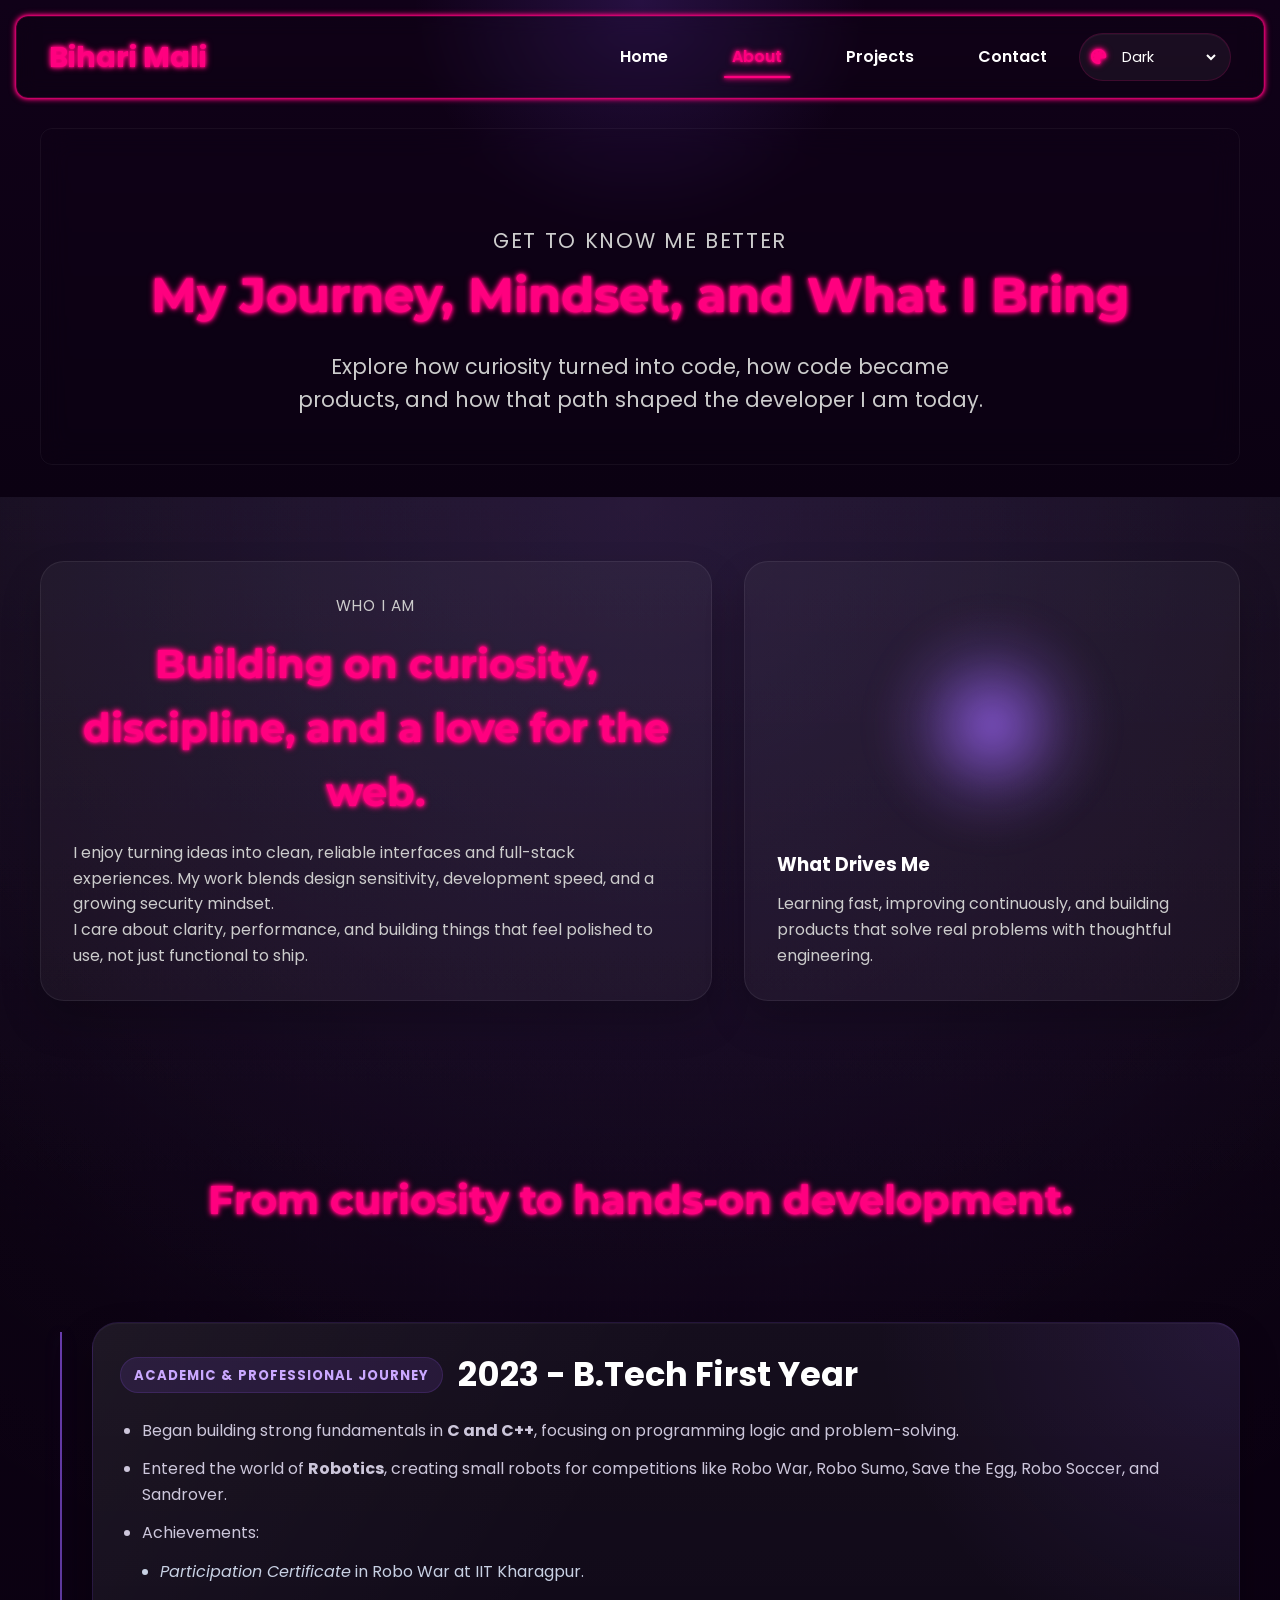
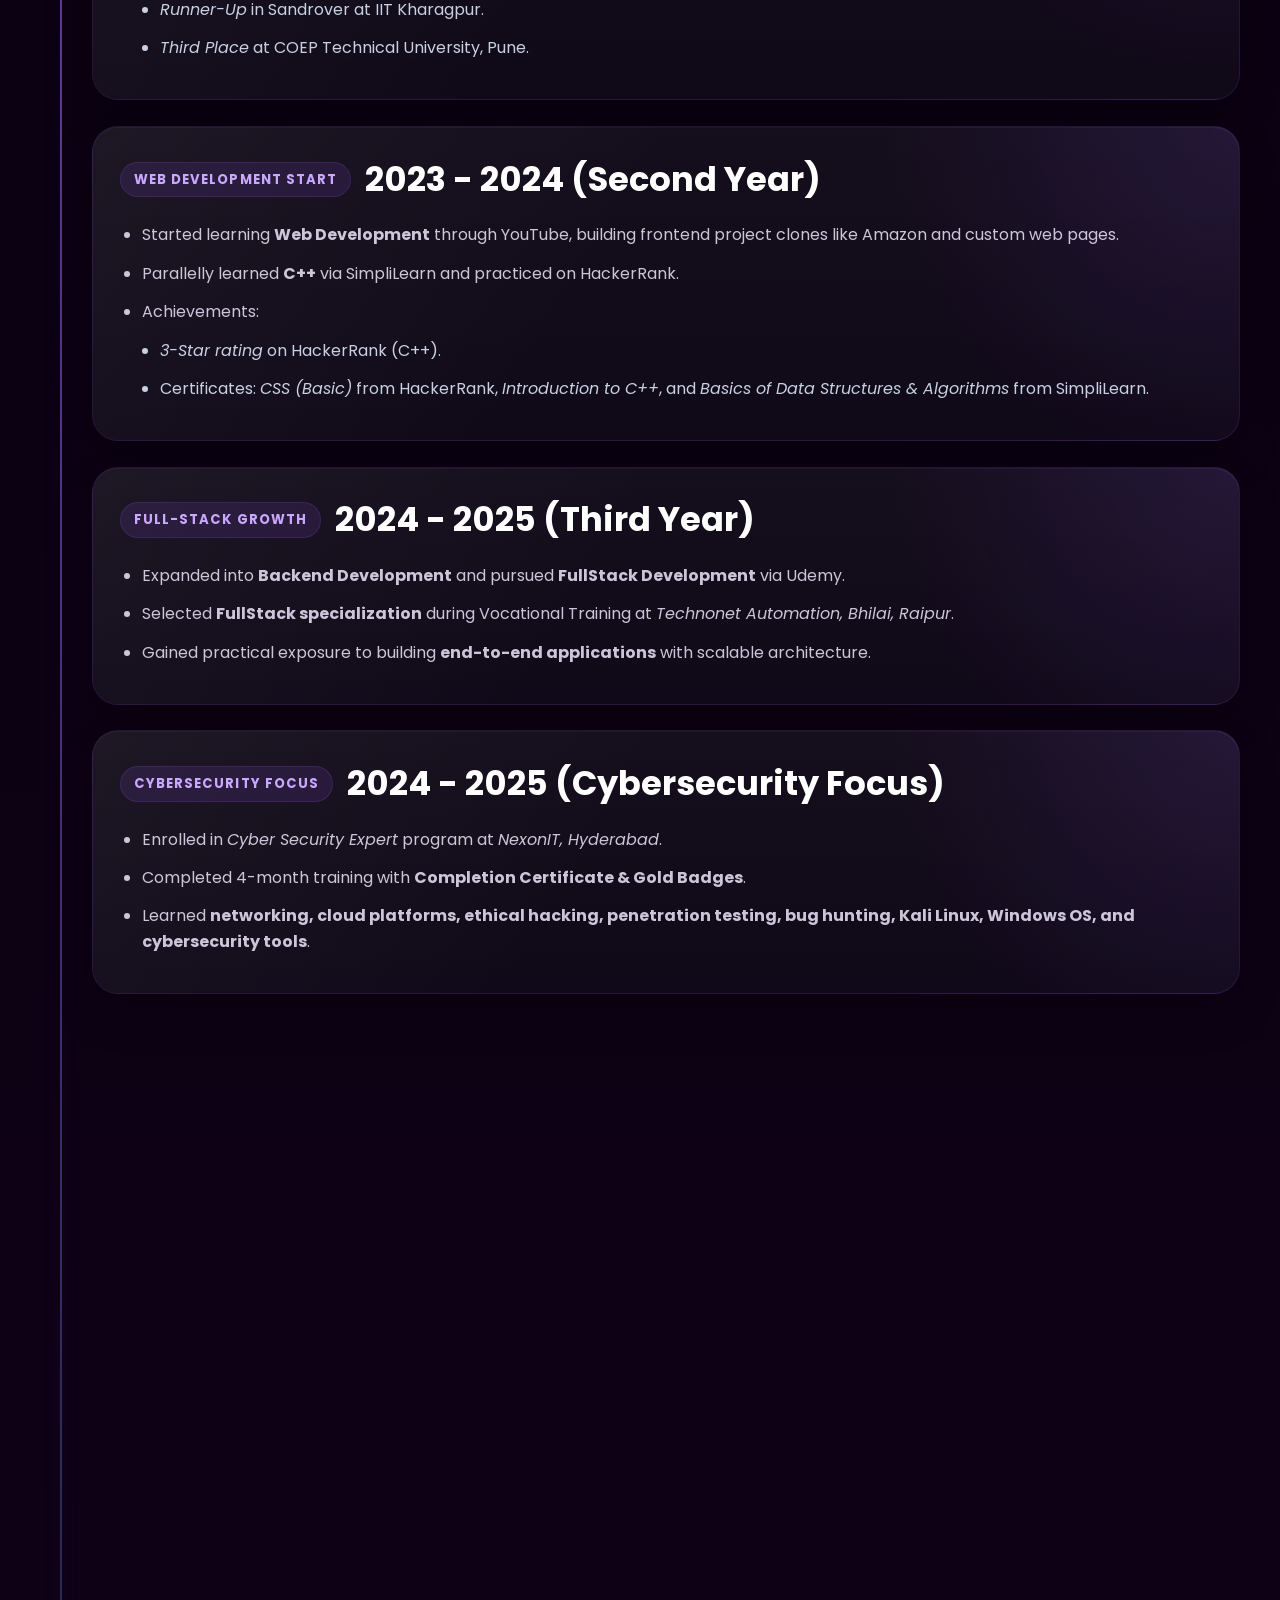
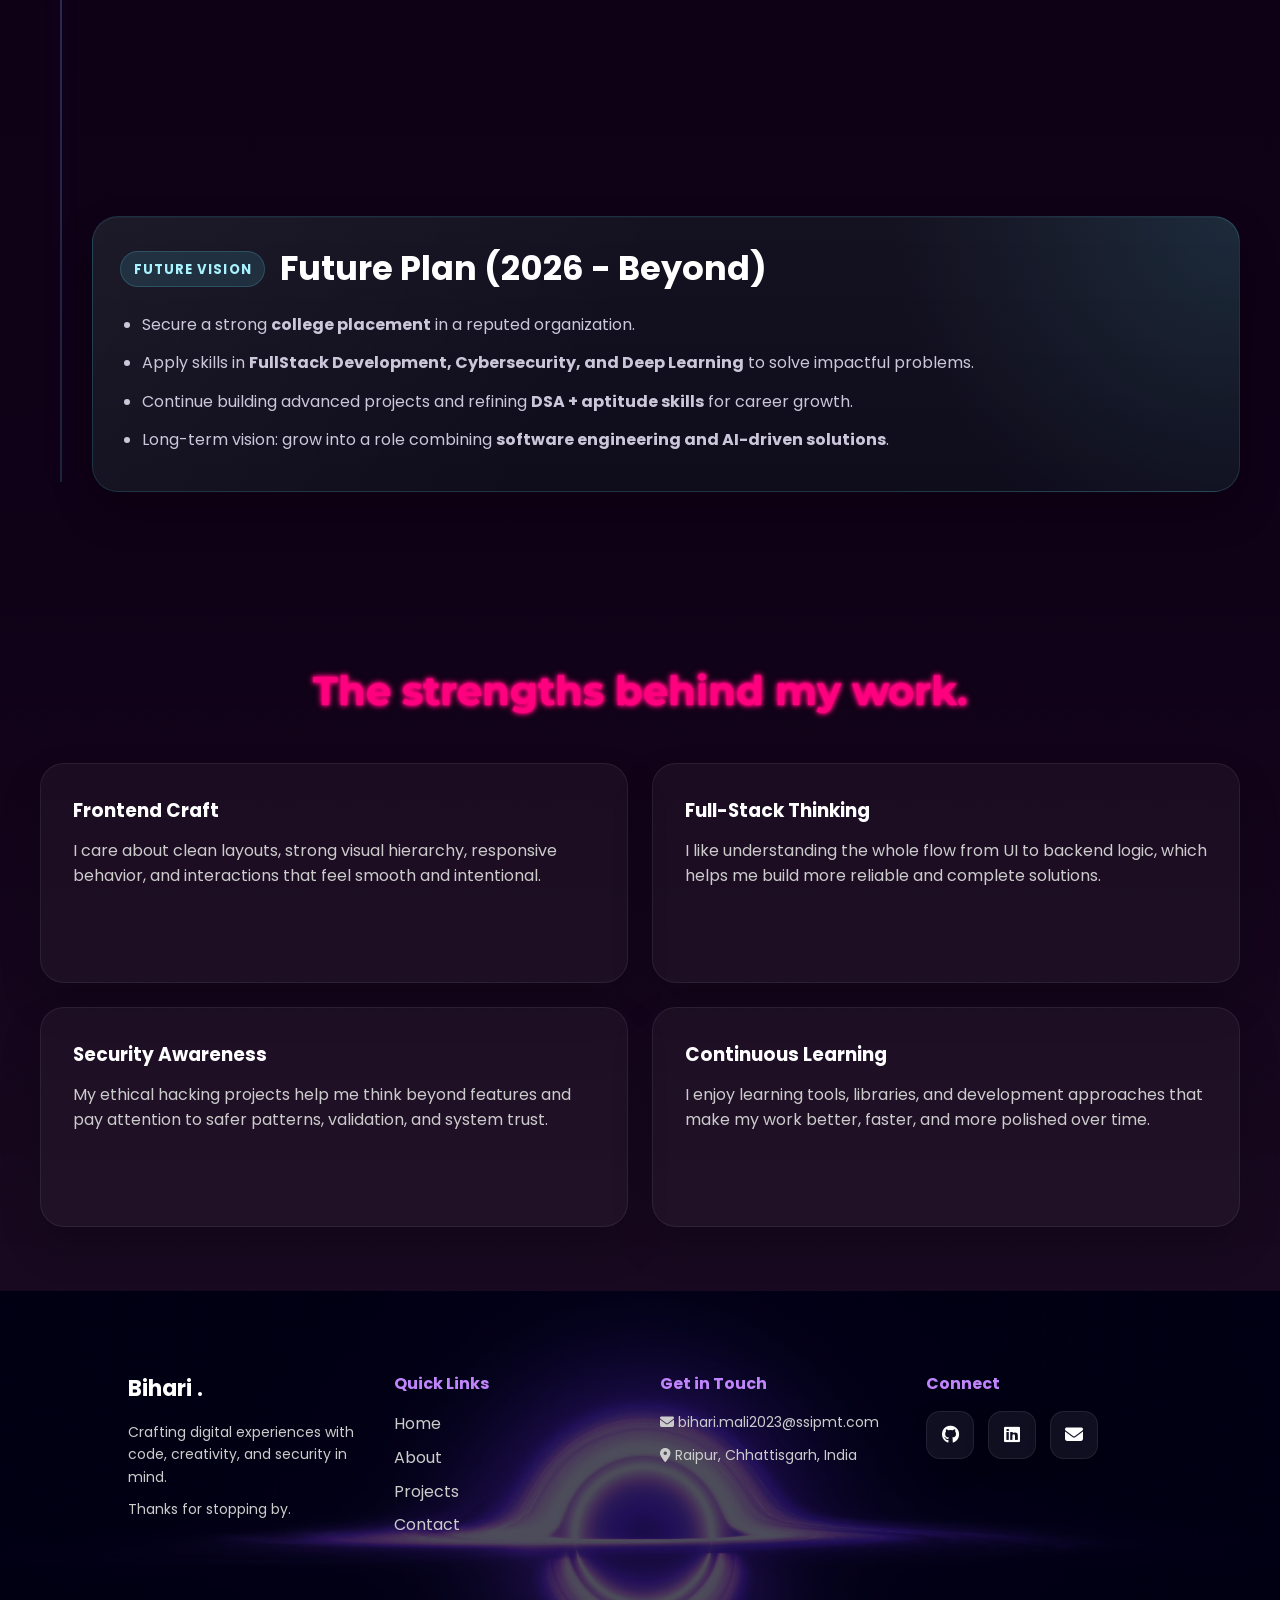
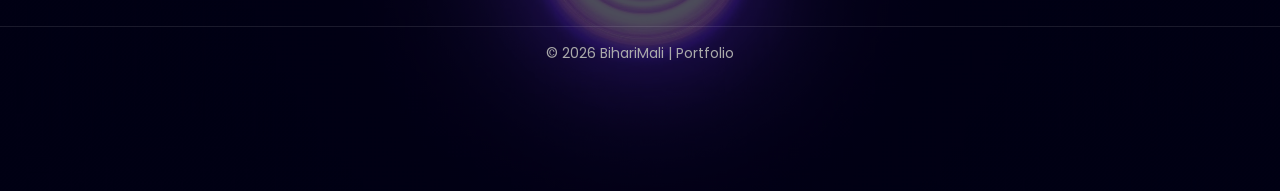
==== commit 934a8e17: "mata updated" ====
--- a/about.html
+++ b/about.html
@@ -3,7 +3,8 @@
 <head>
   <meta charset="UTF-8" />
   <meta name="viewport" content="width=device-width, initial-scale=1.0" />
-  <title>Bihari | About</title>
+  <title>About Bihari Mali | Journey, Skills & Experience</title>
+  <meta name="description" content="Learn about Bihari Mali's academic and professional journey across robotics, web development, full-stack engineering, cybersecurity, and deep learning." />
   <link rel="stylesheet" href="style.css" />
   <link href="https://fonts.googleapis.com/css2?family=Montserrat:wght@400;700&family=Poppins:wght@400;700&family=Orbitron&family=Rajdhani:wght@400;700&family=Roboto+Mono:wght@400;700&family=Fira+Code:wght@400;700&display=swap" rel="stylesheet">
   <link rel="stylesheet" href="https://cdnjs.cloudflare.com/ajax/libs/font-awesome/6.4.0/css/all.min.css">
--- a/style.css
+++ b/style.css
@@ -1001,10 +1001,10 @@
   }
 }
 
-@media (max-width: 480px) {
-  .skills-grid {
-    grid-template-columns: 1fr;
-  }
+@media (max-width: 480px) {
+  .skills-grid {
+    grid-template-columns: 1fr;
+  }
   
   main {
     padding: 2rem 1rem;
@@ -1065,13 +1065,224 @@
     font-size: 1rem;
   }
   
-  .timeline-content .date {
-    font-size: 0.8rem;
-  }
-}
-
+  .timeline-content .date {
+    font-size: 0.8rem;
+  }
+}
+
+/* ===== DEPLOYMENT RESPONSIVE TUNE-UP ===== */
+img,
+video {
+  max-width: 100%;
+}
+
+@media (max-width: 1200px) {
+  nav {
+    padding: 0.9rem 1.2rem;
+  }
+
+  nav ul {
+    gap: 1rem;
+  }
+
+  nav a {
+    padding: 0.45rem 0.7rem;
+  }
+
+  .hero h2,
+  .projects-hero h2 {
+    font-size: clamp(2.2rem, 4.8vw, 3.2rem);
+  }
+
+  .footer-content {
+    grid-template-columns: repeat(2, minmax(0, 1fr));
+    gap: 2rem;
+  }
+}
+
+@media (max-width: 980px) {
+  nav {
+    flex-wrap: wrap;
+    justify-content: center;
+  }
+
+  nav h1 {
+    width: 100%;
+    text-align: center;
+  }
+
+  nav ul {
+    margin-left: 0;
+    width: 100%;
+    justify-content: center;
+    flex-wrap: wrap;
+  }
+
+  .nav-tools {
+    width: 100%;
+    justify-content: center;
+  }
+
+  .project-grid,
+  .reports-grid,
+  .projects-page .project-grid {
+    grid-template-columns: repeat(auto-fit, minmax(280px, 1fr));
+  }
+
+  .about-intro-grid,
+  .about-values-grid,
+  .contact-grid,
+  .compare-copy,
+  .compare-editor,
+  .project-spotlight-grid {
+    grid-template-columns: 1fr;
+  }
+
+  .project-spotlight-preview {
+    min-height: 300px;
+  }
+
+  .projects-tab-row {
+    justify-content: center;
+    flex-wrap: wrap;
+  }
+
+  .journey-card {
+    margin-left: 2.4rem;
+  }
+
+  .journey-card::before {
+    left: -2.2rem;
+  }
+
+  .experience-container {
+    max-width: calc(100vw - 2rem);
+  }
+}
+
+@media (max-width: 720px) {
+  header,
+  .page-header {
+    padding-left: 1rem;
+    padding-right: 1rem;
+  }
+
+  .hero,
+  .page-hero {
+    padding: 1.6rem 1.2rem;
+  }
+
+  .hero h2,
+  .projects-hero h2,
+  .about-hero h2 {
+    font-size: clamp(1.9rem, 8vw, 2.7rem);
+  }
+
+  .hero p,
+  .page-hero p,
+  .projects-hero p {
+    font-size: 1rem;
+  }
+
+  .btn,
+  .project-spotlight-copy a,
+  .contact-actions .btn,
+  .contact-actions .btn-secondary {
+    width: 100%;
+    justify-content: center;
+    text-align: center;
+  }
+
+  .mosaic-item {
+    min-width: 220px;
+    height: 150px;
+  }
+
+  .project-card,
+  .report-card,
+  .feature-card,
+  .contact-card,
+  .journey-card,
+  .projects-compare-panel {
+    padding: 1.3rem;
+  }
+
+  .footer-content {
+    grid-template-columns: 1fr;
+    text-align: center;
+  }
+
+  .footer-col {
+    align-items: center;
+  }
+}
+
+@media (max-width: 540px) {
+  nav h1 {
+    font-size: 1.45rem;
+  }
+
+  nav ul {
+    gap: 0.45rem;
+  }
+
+  nav a {
+    font-size: 0.92rem;
+    padding: 0.35rem 0.55rem;
+  }
+
+  .nav-theme-switcher {
+    padding: 0.4rem 0.6rem;
+  }
+
+  .nav-theme-switcher select {
+    min-width: 76px;
+    font-size: 0.82rem;
+  }
+
+  main,
+  .page-main {
+    padding-left: 0;
+    padding-right: 0;
+  }
+
+  .section-inner,
+  .page-hero,
+  .about-hero {
+    width: calc(100vw - 1.25rem);
+  }
+
+  .journey-card {
+    margin-left: 1.8rem;
+    padding: 1.1rem;
+  }
+
+  .journey-showcase::before {
+    left: 11px;
+  }
+
+  .journey-card::before {
+    left: -1.6rem;
+    width: 14px;
+    height: 14px;
+  }
+
+  .project-card h3,
+  .projects-page .project-card h3,
+  .journey-card-head h3,
+  .compare-column h3 {
+    font-size: 1.3rem;
+  }
+
+  .report-btn {
+    width: 100%;
+    text-align: center;
+    margin-right: 0;
+  }
+}
+
 /* ===== ANIMATIONS ===== */
-@keyframes neonPulse {
+@keyframes neonPulse {
   0%, 100% {
     text-shadow: 0 0 2px var(--neon-pink), 0 0 4px var(--neon-pink);
   }
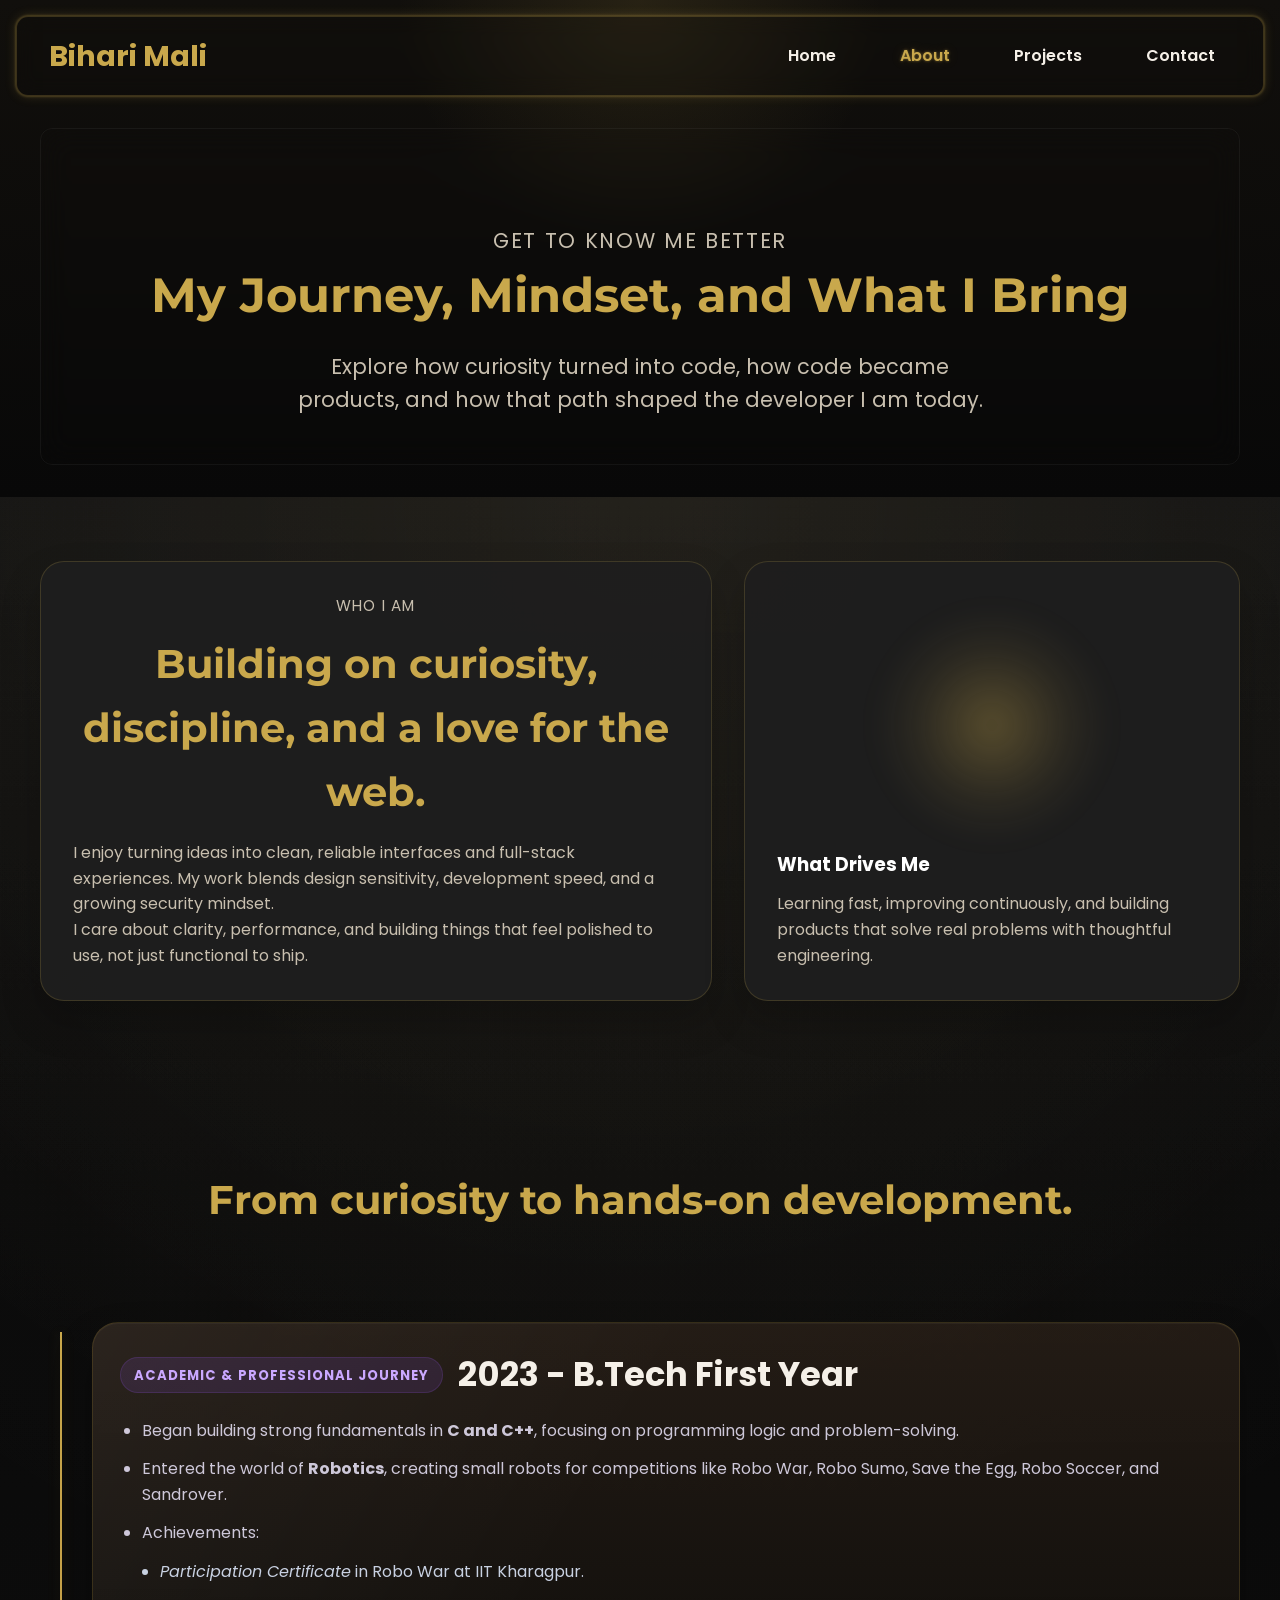
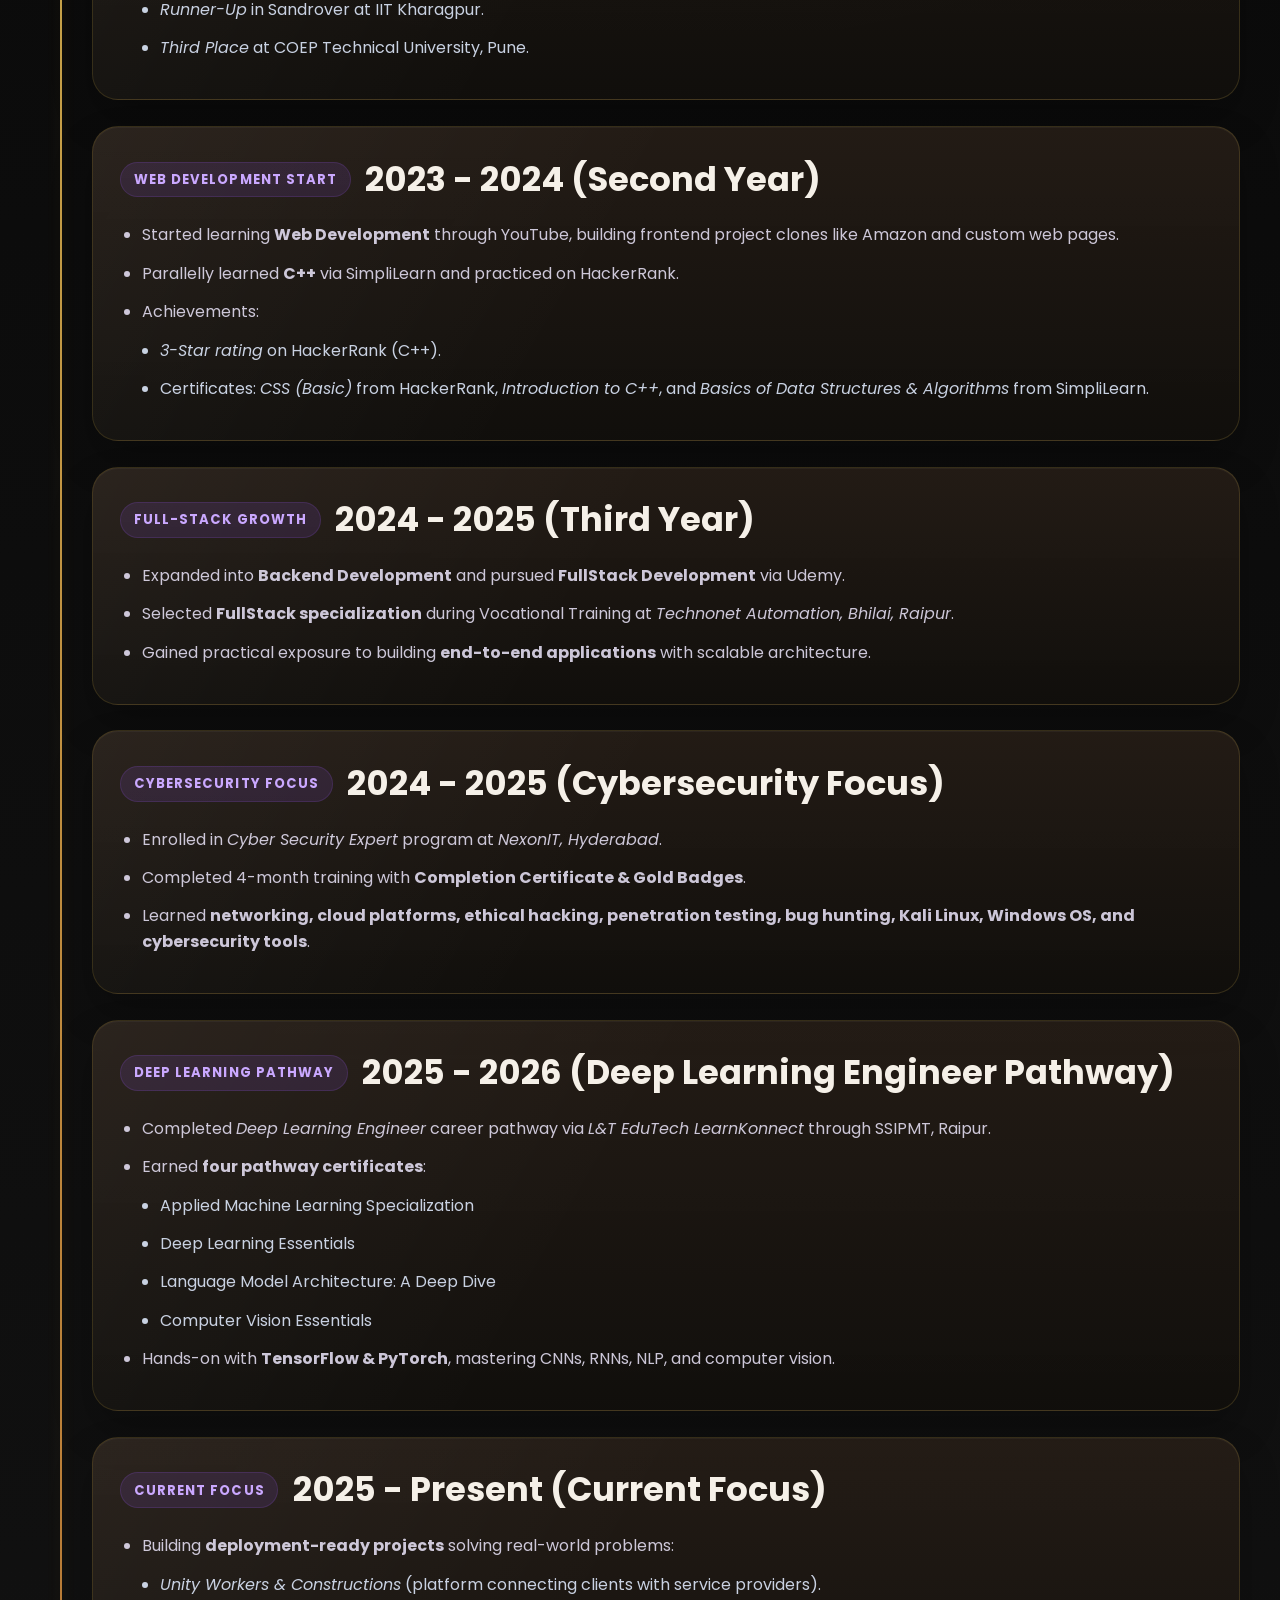
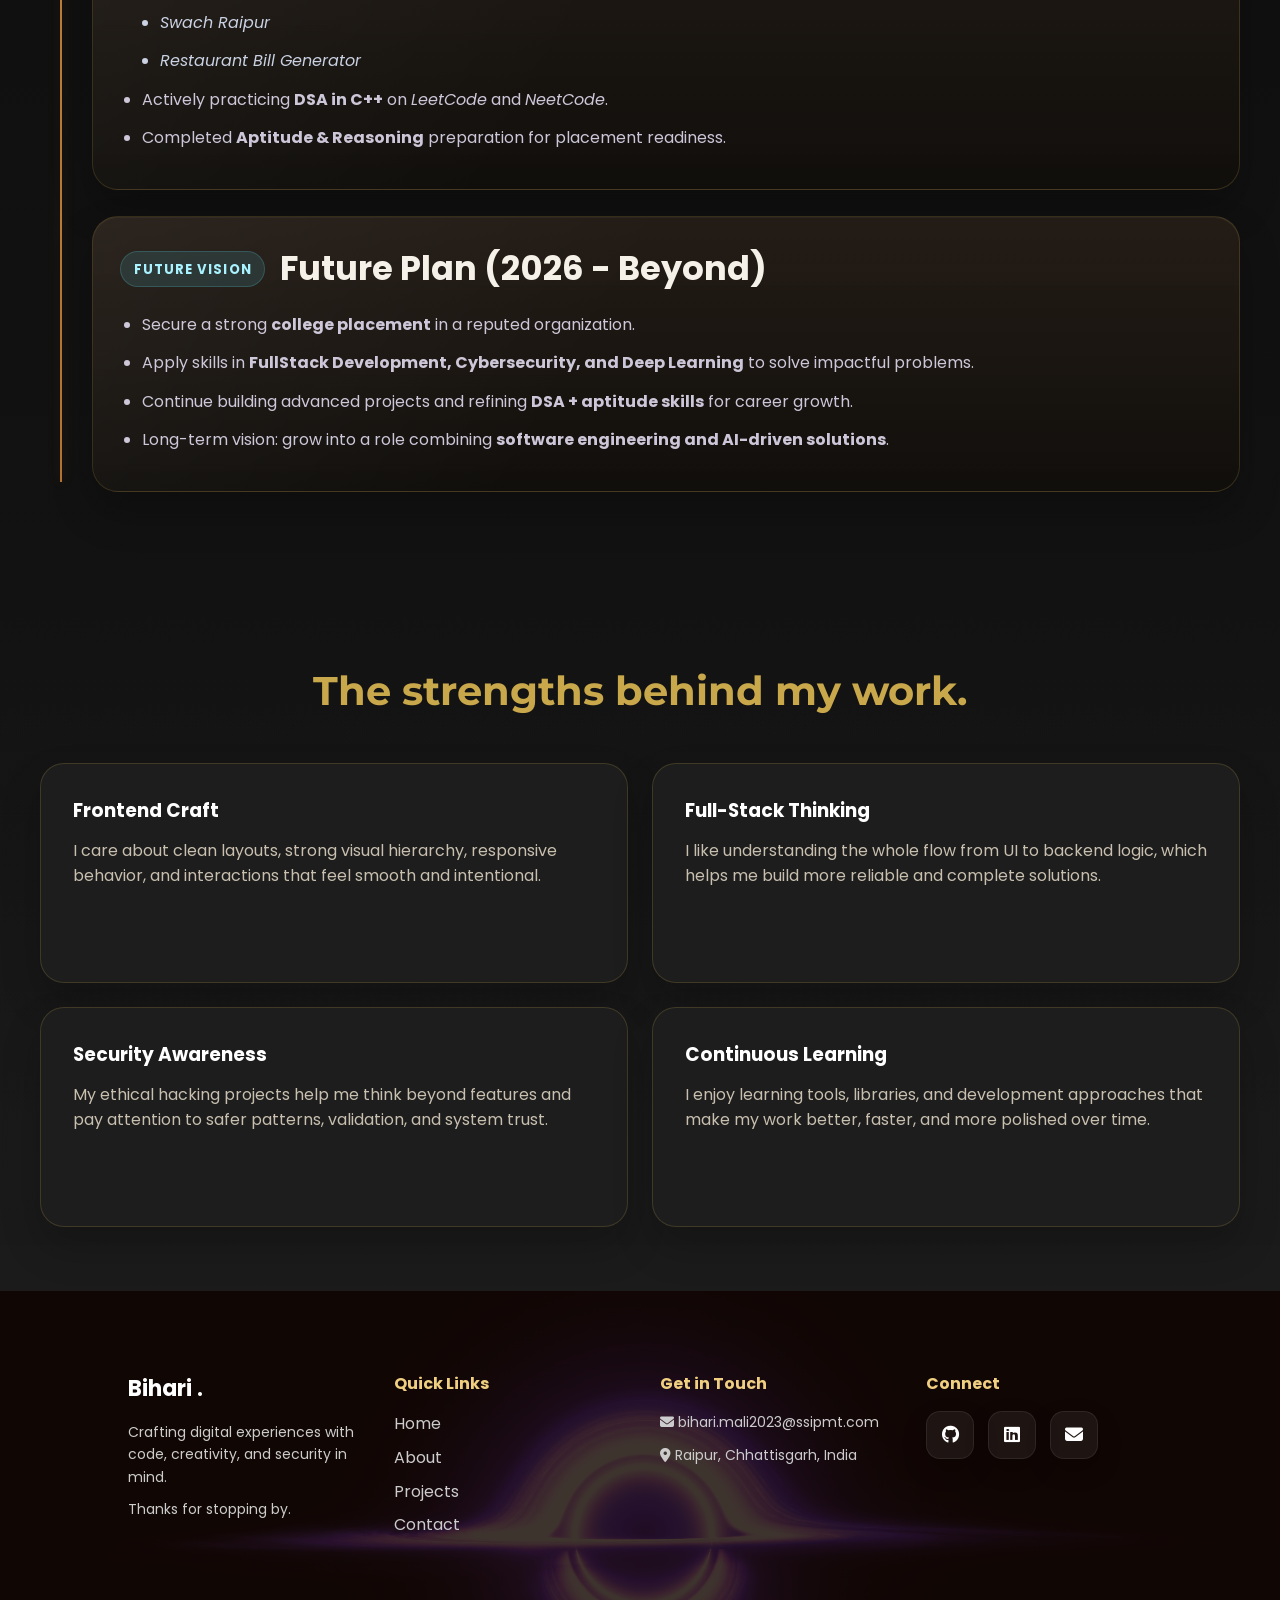
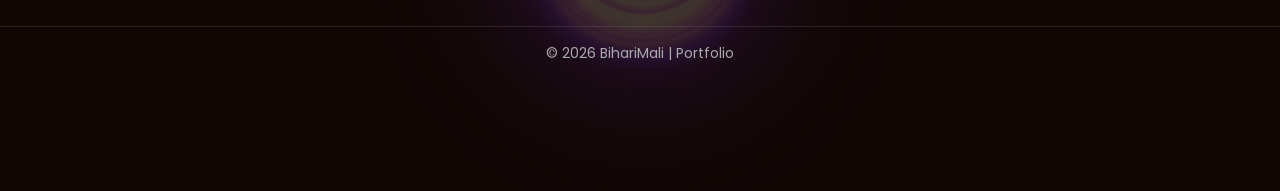
==== commit 2d0b92be: "first commit" ====
--- a/about.html
+++ b/about.html
@@ -5,7 +5,7 @@
   <meta name="viewport" content="width=device-width, initial-scale=1.0" />
   <title>About Bihari Mali | Journey, Skills & Experience</title>
   <meta name="description" content="Learn about Bihari Mali's academic and professional journey across robotics, web development, full-stack engineering, cybersecurity, and deep learning." />
-  <link rel="stylesheet" href="style.css" />
+  <link rel="stylesheet" href="about.css" />
   <link href="https://fonts.googleapis.com/css2?family=Montserrat:wght@400;700&family=Poppins:wght@400;700&family=Orbitron&family=Rajdhani:wght@400;700&family=Roboto+Mono:wght@400;700&family=Fira+Code:wght@400;700&display=swap" rel="stylesheet">
   <link rel="stylesheet" href="https://cdnjs.cloudflare.com/ajax/libs/font-awesome/6.4.0/css/all.min.css">
 </head>
@@ -13,22 +13,15 @@
   <header class="page-header about-header">
     <nav>
       <h1>Bihari Mali</h1>
-      <ul>
+      <ul id="primary-navigation">
         <li><a href="index.html">Home</a></li>
         <li><a href="about.html" class="nav-link-active">About</a></li>
         <li><a href="projects.html">Projects</a></li>
         <li><a href="contact.html">Contact</a></li>
       </ul>
-      <div class="nav-tools">
-        <div class="nav-theme-switcher">
-          <i class="fas fa-palette nav-theme-icon" aria-hidden="true"></i>
-          <select id="theme-toggle" aria-label="Switch theme">
-            <option value="dark">Dark</option>
-            <option value="urban">Urban</option>
-            <option value="minimalist">Minimal</option>
-          </select>
-        </div>
-      </div>
+      <button class="nav-menu" type="button" aria-label="Open navigation menu" aria-expanded="false" aria-controls="primary-navigation">
+          <i class="fa-solid fa-bars" aria-hidden="true"></i>
+        </button>
     </nav>
 
     <section class="hero page-hero about-hero">
@@ -203,8 +196,7 @@
   </main>
 
   <footer class="footer">
-    <video class="footer-video" autoplay muted loop playsinline>
-      <source src="blackhole.webm" type="video/mp4">
+    <video class="footer-video" data-src="blackhole.webm" preload="none" autoplay muted loop playsinline>
     </video>
     <div class="footer-overlay"></div>
     <div class="footer-content">
@@ -238,6 +230,6 @@
       <p>&copy; 2026 BihariMali | Portfolio</p>
     </div>
   </footer>
-  <script src="script.js"></script>
+  <script type="module" src="about.js"></script>
 </body>
 </html>
--- a/about.css
+++ b/about.css
@@ -0,0 +1,1500 @@
+/* ===== CSS VARIABLES FOR THEMES ===== */
+html {
+  scroll-behavior: smooth;
+}
+
+:root {
+  /* Casa Tupka palette from the supplied color reference. */
+  --gold: #C9A84C;
+  --gold-light: #F0D080;
+  --gold-muted: #DDB86E;
+  --gold-dark: #9A7B2F;
+  --gold-darkest: #8C6D2F;
+  --brown-dark: #462A01;
+  --gold-logo: #E2BE4A;
+  --gold-logo-light: #EBD261;
+  --gold-logo-pale: #FFFF95;
+  --gold-logo-soft: #F9EE80;
+  --gold-logo-warm: #F3E272;
+  --amber: #D4820A;
+  --copper: #B87333;
+  --orange: #FFB347;
+  --orange-bright: #FF9800;
+  --orange-deep: #FF8800;
+  --orange-red: #FF5500;
+  --red-orange: #FF3D00;
+  --yellow: #FFD700;
+  --black: #080808;
+  --black-pure: #000000;
+  --black-mid: #110F0C;
+  --black-warm: #140800;
+  --charcoal: #141414;
+  --charcoal-mid: #1E1E1E;
+  --black-border: #2A2018;
+  --ivory: #F5F0E8;
+  --ivory-dim: #C8BFAF;
+  --cream: #F5E6C8;
+  --text-muted: #DED5C6;
+  --white: #FFFFFF;
+  --white-soft: #F7F7F7;
+  --white-border: #DDDDDD;
+  --text-gray: #2F2F2F;
+  --text-gray-mid: #3A3A3A;
+  --text-gray-dark: #444444;
+  --text-gray-darker: #555555;
+  --text-gray-light: #CCCCCC;
+  --pale-blue: #DCE6FA;
+
+  --dark-bg-primary: var(--black);
+  --dark-bg-secondary: var(--charcoal);
+  --neon-pink: var(--gold);
+  --neon-pink-glow: 0 0 3px rgba(201, 168, 76, 0.55), 0 0 12px rgba(201, 168, 76, 0.2);
+  --lavender: var(--cream);
+  --electric-blue: var(--gold-light);
+  --text-primary: var(--ivory);
+  --text-secondary: var(--ivory-dim);
+  
+  /* Font Variables */
+  --font-primary: 'Poppins', sans-serif;
+  --font-secondary: 'Montserrat', sans-serif;
+  --font-futuristic: 'Orbitron', monospace;
+  --font-developer: 'Fira Code', monospace;
+  
+  /* Common Variables */
+  --border-radius: 12px;
+  --transition: transform 0.3s ease, background 0.3s ease, border-color 0.3s ease;
+  --box-shadow: 0 8px 25px rgba(0, 0, 0, 0.15);
+  --box-shadow-hover: 0 12px 35px rgba(0, 0, 0, 0.25);
+}
+
+/* ===== BASE STYLES ===== */
+* {
+  margin: 0;
+  padding: 0;
+  box-sizing: border-box;
+}
+
+body {
+  font-family: var(--font-primary);
+  line-height: 1.6;
+  background: linear-gradient(135deg, var(--dark-bg-primary), var(--dark-bg-secondary));
+  color: var(--text-primary);
+  min-height: 100vh;
+  overflow-x: hidden;
+}
+
+body.intro-active {
+  overflow: hidden;
+}
+
+/* ===== INTRO OVERLAY ===== */
+
+@keyframes introTwinkle {
+  0%, 100% { opacity: 0.2; }
+  50% { opacity: 0.4; }
+}
+
+@keyframes introSweep {
+  0% { transform: translateX(-100%); opacity: 0; }
+  20% { opacity: 1; }
+  60% { opacity: 0.4; }
+  100% { transform: translateX(100%); opacity: 0; }
+}
+
+/* ===== HEADER & NAVIGATION ===== */
+header {
+  position: relative;
+  color: var(--text-primary);
+  padding: 2rem;
+  text-align: center;
+  overflow: hidden;
+  min-height: 400px;
+  display: flex;
+  flex-direction: column;
+  justify-content: center;
+}
+
+nav {
+  position: relative;
+  z-index: 3;
+  background: rgba(13, 13, 13, 0.1);
+  backdrop-filter: blur(10px);
+  padding: 1rem 2rem;
+  border-radius: var(--border-radius);
+  margin-bottom: 2rem;
+  display: flex;
+  justify-content: space-between;
+  align-items: center;
+  gap: 1rem;
+  border: 1px solid rgba(255, 0, 127, 0.2);
+  box-shadow: var(--neon-pink-glow);
+}
+
+nav h1 {
+  font-size: 1.8rem;
+  font-weight: 700;
+  color: var(--neon-pink);
+  text-shadow: var(--neon-pink-glow);
+}
+
+nav ul {
+  list-style: none;
+  display: flex;
+  gap: 2rem;
+  margin-left: auto;
+}
+
+nav a {
+  color: var(--text-primary);
+  text-decoration: none;
+  font-weight: 600;
+  padding: 0.5rem 1rem;
+  border-radius: 6px;
+  transition: var(--transition);
+  position: relative;
+}
+.nav-menu {
+  font-size: 35px;
+  font-weight: 500;
+  color: var(--text-primary);
+  text-decoration: none;
+  font-weight: 600;
+  padding: 0.5rem 1rem;
+  border-radius: 6px;
+  transition: var(--transition);
+  position: relative;
+}
+@media (width: 450) {
+  .nav-menu {
+    display: contents;
+  }
+}
+.nav-menu i:hover {
+  color: var(--neon-pink);
+  text-shadow: var(--neon-pink-glow);
+}
+nav a:hover {
+  color: var(--neon-pink);
+  text-shadow: var(--neon-pink-glow);
+}
+
+nav a::after {
+  content: '';
+  position: absolute;
+  bottom: -2px;
+  left: 50%;
+  width: 0;
+  height: 2px;
+  background: var(--neon-pink);
+  transition: var(--transition);
+  transform: translateX(-50%);
+}
+
+nav a:hover::after {
+  width: 80%;
+  box-shadow: var(--neon-pink-glow);
+}
+
+/* ===== HERO SECTION ===== */
+.hero {
+  position: relative;
+  z-index: 2;
+  background: rgba(13, 13, 13, 0.1);
+  backdrop-filter: blur(15px);
+  padding: 3rem;
+  border-radius: var(--border-radius);
+  margin-top: 2rem;
+  border: 1px solid rgba(255, 0, 127, 0.3);
+  box-shadow: var(--neon-pink-glow);
+}
+
+.hero h2 {
+  font-size: 3rem;
+  font-weight: 700;
+  margin-bottom: 1rem;
+  color: var(--neon-pink);
+  text-shadow: var(--neon-pink-glow);
+}
+
+.hero p {
+  font-size: 1.3rem;
+  margin-bottom: 2rem;
+  color: var(--text-secondary);
+}
+
+/* ===== MAIN CONTENT ===== */
+main {
+  padding: 4rem 2rem;
+  max-width: 1200px;
+  margin: 0 auto;
+ 
+}
+
+section {
+  margin-bottom: 4rem;
+}
+
+section h2 {
+  font-size: 2.5rem;
+  text-align: center;
+  margin-bottom: 3rem;
+  color: var(--neon-pink);
+  text-shadow: var(--neon-pink-glow);
+  font-family: var(--font-secondary);
+}
+
+/* ===== PROJECT GRID ===== */
+
+/* ===== REPORTS SECTION ===== */
+
+/* ===== EXPERIENCE SECTION ===== */
+
+/* ===== SKILLS SECTION ===== */
+
+/* glowing spotlight box */
+
+/* light glow effect */
+
+/* skills pills */
+
+/* hover effect */
+
+/* ===== MAIN VIDEO BACKGROUND ===== */
+
+/* ===== FOOTER ===== */
+.footer {
+  position: relative;
+  height: 500px;
+  overflow: hidden;
+  color: white;
+}
+
+/* video */
+.footer-video {
+  position: absolute;
+  width: 100%;
+  height: 100%;
+  object-fit: cover;
+  top: 0;
+  left: 0;
+  z-index: 1;
+}
+
+/* dark overlay */
+.footer-overlay {
+  position: absolute;
+  width: 100%;
+  height: 100%;
+  background: rgba(0, 0, 20, 0.7);
+  z-index: 2;
+}
+
+/* content */
+.footer-content {
+  position: relative;
+  z-index: 3;
+  display: grid;
+  grid-template-columns: repeat(4, 1fr);
+  padding: 80px 10%;
+  gap: 40px;
+}
+
+/* columns */
+.footer-col h3 {
+  font-size: 22px;
+  margin-bottom: 15px;
+}
+
+.footer-col h4 {
+  margin-bottom: 15px;
+  color: #c084fc;
+}
+
+.footer-col p {
+  font-size: 14px;
+  color: #ccc;
+  margin-bottom: 10px;
+}
+
+.footer-col a {
+  display: block;
+  color: #ccc;
+  margin-bottom: 8px;
+  text-decoration: none;
+}
+
+.footer-col a:hover {
+  color: #a855f7;
+}
+
+/* icons */
+.socials a {
+  width: 48px;
+  height: 48px;
+  display: inline-flex;
+  align-items: center;
+  justify-content: center;
+  margin-right: 10px;
+  border-radius: 14px;
+  color: #ffffff;
+  text-decoration: none;
+  background: rgba(255, 255, 255, 0.06);
+  border: 1px solid rgba(255, 255, 255, 0.08);
+  box-shadow: 0 10px 24px rgba(0, 0, 0, 0.18);
+  transition: transform 0.25s ease, border-color 0.25s ease;
+}
+
+.socials a:hover {
+  transform: translateY(-4px);
+  color: #17c7ff;
+  border-color: rgba(23, 199, 255, 0.35);
+  box-shadow:
+    0 0 18px rgba(23, 199, 255, 0.18),
+    0 14px 28px rgba(0, 0, 0, 0.24);
+}
+
+.socials i {
+  font-size: 18px;
+  cursor: pointer;
+}
+
+.socials i:hover {
+  color: #a855f7;
+}
+
+/* bottom */
+.footer-bottom {
+  position: relative;
+  z-index: 3;
+  text-align: center;
+  padding: 15px;
+  border-top: 1px solid rgba(255,255,255,0.1);
+  font-size: 14px;
+  color: #aaa;
+}
+
+/* ===== RESPONSIVE DESIGN ===== */
+@media (max-width: 768px) {
+  
+  nav {
+    flex-direction: column;
+    gap: 1rem;
+    padding: 1rem;
+  }
+  
+  nav ul {
+    gap: 1rem;
+    flex-wrap: wrap;
+    justify-content: center;
+  }
+  
+  .hero h2 {
+    font-size: 2.5rem;
+  }
+  
+  .hero {
+    padding: 2rem;
+  }
+  
+  /* Reports Section Responsive */
+  
+  /* Experience Section Responsive */
+}
+
+@media (max-width: 480px) {
+  
+  main {
+    padding: 2rem 1rem;
+  }
+  
+  section h2 {
+    font-size: 2rem;
+  }
+  
+  /* Experience Section Mobile Responsive */
+}
+
+/* ===== DEPLOYMENT RESPONSIVE TUNE-UP ===== */
+img,
+video {
+  max-width: 100%;
+}
+
+@media (max-width: 1200px) {
+  nav {
+    padding: 0.9rem 1.2rem;
+  }
+
+  nav ul {
+    gap: 1rem;
+  }
+
+  nav a {
+    padding: 0.45rem 0.7rem;
+  }
+
+  .hero h2 {
+    font-size: clamp(2.2rem, 4.8vw, 3.2rem);
+  }
+
+  .footer-content {
+    grid-template-columns: repeat(2, minmax(0, 1fr));
+    gap: 2rem;
+  }
+}
+
+@media (max-width: 980px) {
+  nav {
+    flex-wrap: wrap;
+    justify-content: center;
+  }
+
+  nav h1 {
+    width: 100%;
+    text-align: center;
+  }
+
+  nav ul {
+    margin-left: 0;
+    width: 100%;
+    justify-content: center;
+    flex-wrap: wrap;
+  }
+
+  .about-intro-grid,
+.about-values-grid {
+    grid-template-columns: 1fr;
+  }
+
+  .journey-card {
+    margin-left: 2.4rem;
+  }
+
+  .journey-card::before {
+    left: -2.2rem;
+  }
+}
+
+@media (max-width: 720px) {
+  header,
+.page-header {
+    padding-left: 1rem;
+    padding-right: 1rem;
+  }
+
+  .hero,
+.page-hero {
+    padding: 1.6rem 1.2rem;
+  }
+
+  .hero h2,
+.about-hero h2 {
+    font-size: clamp(1.9rem, 8vw, 2.7rem);
+  }
+
+  .hero p,
+.page-hero p {
+    font-size: 1rem;
+  }
+
+  .journey-card {
+    padding: 1.3rem;
+  }
+
+  .footer-content {
+    grid-template-columns: 1fr;
+    text-align: center;
+  }
+
+  .footer-col {
+    align-items: center;
+  }
+}
+
+@media (max-width: 540px) {
+  nav h1 {
+    font-size: 1.45rem;
+  }
+
+  nav ul {
+    gap: 0.45rem;
+  }
+
+  nav a {
+    font-size: 0.92rem;
+    padding: 0.35rem 0.55rem;
+  }
+
+  main,
+.page-main {
+    padding-left: 0;
+    padding-right: 0;
+  }
+
+  .section-inner,
+.page-hero,
+.about-hero {
+    width: calc(100vw - 1.25rem);
+  }
+
+  .journey-card {
+    margin-left: 1.8rem;
+    padding: 1.1rem;
+  }
+
+  .journey-showcase::before {
+    left: 11px;
+  }
+
+  .journey-card::before {
+    left: -1.6rem;
+    width: 14px;
+    height: 14px;
+  }
+
+  .journey-card-head h3 {
+    font-size: 1.3rem;
+  }
+}
+
+/* ===== ANIMATIONS ===== */
+@keyframes neonPulse {
+  0%, 100% {
+    text-shadow: 0 0 2px var(--neon-pink), 0 0 4px var(--neon-pink);
+  }
+  50% {
+    text-shadow: 0 0 8px var(--neon-pink), 0 0 12px var(--neon-pink);
+  }
+}
+
+@keyframes glow {
+  0%, 100% {
+    box-shadow: 0 0 2px var(--neon-pink);
+  }
+  50% {
+    box-shadow: 0 0 8px var(--neon-pink);
+  }
+}
+
+/* Apply animations to specific elements */
+nav h1,
+.hero h2,
+section h2 {
+  animation: neonPulse 2s ease-in-out infinite;
+}
+
+/* ===== TESTIMONIAL SECTION ===== */
+
+/* TRACK */
+
+/* CARD */
+
+/* ANIMATION */
+@keyframes scroll {
+  0% {
+    transform: translateX(0);
+  }
+  100% {
+    transform: translateX(-50%);
+  }
+  
+}
+
+/* ===== SHOWCASE SECTION ===== */
+
+/* SLIDER */
+
+/* TRACK */
+
+/* CARD */
+
+/* HOVER EFFECT */
+
+/* ===== FEATURE SECTION ===== */
+
+.animate-section-item {
+  opacity: 0;
+  transform: translateY(40px);
+}
+
+.animate-section-item.is-visible {
+  animation: sectionReveal 0.6s ease forwards;
+  animation-delay: var(--reveal-delay, 0s);
+}
+
+@keyframes featureReveal {
+  from {
+    opacity: 0;
+    transform: translateY(50px);
+  }
+  to {
+    opacity: 1;
+    transform: translateY(0);
+  }
+}
+
+@keyframes sectionReveal {
+  from {
+    opacity: 0;
+    transform: translateY(40px);
+  }
+  to {
+    opacity: 1;
+    transform: translateY(0);
+  }
+}
+
+/* ANIMATION */
+@keyframes showcaseScroll {
+  0% {
+    transform: translateX(0);
+  }
+  100% {
+    transform: translateX(-50%);
+  }
+}
+
+body {
+  background: #0a0a0a;
+  font-family: Arial, sans-serif;
+  color: white;
+}
+
+/* Section */
+
+/* Grid Layout */
+
+/* Card */
+
+/* Image */
+
+/* Hover Effects */
+
+/* ===== PORTFOLIO ENHANCEMENTS ===== */
+body {
+  background:
+    radial-gradient(circle at 20% 20%, rgba(0, 191, 255, 0.16), transparent 25%),
+    radial-gradient(circle at 80% 15%, rgba(255, 0, 150, 0.2), transparent 30%),
+    radial-gradient(circle at 50% 80%, rgba(126, 34, 206, 0.18), transparent 28%),
+    linear-gradient(120deg, var(--dark-bg-primary), var(--dark-bg-secondary), var(--lavender));
+  background-size: 180% 180%, 160% 160%, 170% 170%, 300% 300%;
+  animation: auroraDrift 10s ease infinite;
+  font-family: var(--font-primary);
+  color: var(--text-primary);
+}
+
+main {
+  position: relative;
+}
+
+main::before {
+  content: "";
+  position: absolute;
+  inset: 0;
+  background:
+    linear-gradient(180deg, rgba(255, 255, 255, 0.03), transparent 18%, transparent 82%, rgba(255, 255, 255, 0.03)),
+    radial-gradient(circle at top, rgba(255, 255, 255, 0.04), transparent 30%);
+  pointer-events: none;
+}
+
+@keyframes auroraDrift {
+  0% { background-position: 0% 50%, 0% 50%, 0% 50%, 0% 50%; }
+  50% { background-position: 100% 50%, 100% 35%, 50% 100%, 100% 50%; }
+  100% { background-position: 0% 50%, 0% 50%, 0% 50%, 0% 50%; }
+}
+
+.hero {
+  position: relative;
+  isolation: isolate;
+}
+
+.hero::after {
+  content: "";
+  position: absolute;
+  inset: 0;
+  border-radius: inherit;
+  border: 1px solid rgba(255, 255, 255, 0.05);
+  pointer-events: none;
+}
+
+.fade-up {
+  opacity: 0;
+  transform: translateY(24px);
+  transition: opacity 0.9s ease, transform 0.9s ease;
+  will-change: opacity, transform;
+}
+
+.fade-up.is-visible {
+  opacity: 1;
+  transform: translateY(0);
+}
+
+.hero h2,
+.hero p {
+  position: relative;
+  z-index: 1;
+}
+
+section h2 {
+  position: relative;
+  z-index: 1;
+}
+
+@media (prefers-reduced-motion: reduce) {
+  body {
+    animation: none;
+  }
+
+  .fade-up {
+    transition: none;
+    transform: none;
+  }
+}
+
+/* ===== SECTION LAYOUT OVERRIDES ===== */
+main {
+  max-width: none;
+  padding: 4rem 0;
+  overflow: hidden;
+}
+
+main > section {
+  width: 100vw;
+  max-width: none;
+  margin-left: calc(50% - 50vw);
+  margin-right: calc(50% - 50vw);
+  padding-left: 0;
+  padding-right: 0;
+}
+
+@media (max-width: 768px) {
+  main {
+    padding: 3rem 0;
+  }
+
+  main > section {
+    padding-left: 0;
+    padding-right: 0;
+  }
+}
+
+.section-inner {
+  width: min(1200px, calc(100vw - 4rem));
+  margin-left: auto;
+  margin-right: auto;
+}
+
+@media (max-width: 768px) {
+  .section-inner {
+    width: calc(100vw - 2rem);
+  }
+}
+
+/* ===== SECTION BORDERS ===== */
+
+/* ===== TIGHTER SECTION SPACING ===== */
+main > section {
+  margin-top: 0 !important;
+  margin-bottom: 0 !important;
+}
+
+@media (max-width: 768px) {
+  main > section {
+    margin-top: 0 !important;
+    margin-bottom: 0 !important;
+  }
+}
+
+main {
+  padding-top: 0 !important;
+  padding-bottom: 0 !important;
+}
+
+main > section + section {
+  margin-top: 0 !important;
+}
+
+/* ===== STICKY NAVBAR ===== */
+nav {
+  position: fixed;
+  top: 1rem;
+  left: 50%;
+  transform: translateX(-50%);
+  width: min(1500px, calc(100vw - 2rem));
+  z-index: 2000;
+}
+
+header {
+  padding-top: 8rem;
+}
+
+html {
+  scroll-padding-top: 7rem;
+}
+
+@media (max-width: 768px) {
+  nav {
+    width: calc(100vw - 1rem);
+    top: 0.5rem;
+    flex-wrap: wrap;
+    justify-content: center;
+  }
+
+  header {
+    padding-top: 9rem;
+  }
+
+  nav ul {
+    margin-left: 0;
+    gap: 1rem;
+    flex-wrap: wrap;
+    justify-content: center;
+  }
+}
+
+/* ===== MOBILE NAVIGATION AND DEVICE FIT ===== */
+.nav-menu {
+  display: none;
+  border: 0;
+  background: transparent;
+  cursor: pointer;
+}
+
+@media (max-width: 720px) {
+  nav {
+    display: flex;
+    flex-wrap: wrap;
+    justify-content: space-between;
+    align-items: center;
+    gap: 0.55rem;
+    padding: 0.75rem;
+  }
+
+  nav h1 {
+    width: auto;
+    text-align: left;
+    font-size: clamp(1.2rem, 5vw, 1.55rem);
+  }
+
+  .nav-menu {
+    display: inline-flex;
+    align-items: center;
+    justify-content: center;
+    order: 2;
+    padding: 0.45rem;
+    color: var(--text-primary);
+    font-size: 1.35rem;
+  }
+
+  nav ul {
+    display: none;
+    order: 4;
+    width: 100%;
+    margin: 0;
+    padding: 0.6rem 0 0.15rem;
+    flex-direction: column;
+    align-items: stretch;
+    gap: 0.25rem;
+    border-top: 1px solid rgba(255, 255, 255, 0.12);
+  }
+
+  nav.nav-open ul {
+    display: flex;
+  }
+
+  nav ul a {
+    display: block;
+    padding: 0.65rem 0.75rem;
+    text-align: center;
+  }
+
+  header {
+    padding-top: 7rem;
+  }
+
+  .hero {
+    margin-top: 1rem;
+    padding: clamp(1.35rem, 6vw, 2rem) 1rem;
+  }
+
+  .hero h2 {
+    font-size: clamp(1.9rem, 9vw, 2.7rem);
+    line-height: 1.2;
+  }
+
+  .hero p {
+    font-size: 1rem;
+  }
+
+  section h2 {
+    font-size: clamp(1.7rem, 8vw, 2.25rem);
+    line-height: 1.25;
+    margin-bottom: 1.75rem;
+  }
+
+  .footer {
+    height: auto;
+    min-height: 500px;
+  }
+
+  .footer-content {
+    padding: 4rem 1.25rem 2rem;
+  }
+}
+
+@media (max-width: 380px) {
+  nav {
+    width: calc(100vw - 0.75rem);
+  }
+
+  .section-inner {
+    width: calc(100vw - 1.25rem);
+  }
+}
+
+/* Keep navigation usable on tablets and smaller screens. */
+@media (max-width: 980px) {
+  nav {
+    display: grid;
+    grid-template-columns: minmax(0, 1fr) auto;
+    align-items: center;
+    padding: 0.75rem 1rem;
+  }
+
+  nav h1 {
+    grid-column: 1;
+    grid-row: 1;
+    width: auto;
+    text-align: left;
+    font-size: clamp(1.25rem, 3vw, 1.55rem);
+  }
+
+  .nav-menu {
+    display: inline-flex;
+    grid-column: 2;
+    grid-row: 1;
+    order: initial;
+    align-items: center;
+    justify-content: center;
+    padding: 0.45rem;
+    border: 0;
+    color: var(--text-primary);
+    font-size: 1.35rem;
+  }
+
+  nav ul {
+    display: none;
+    grid-column: 1 / -1;
+    grid-row: 2;
+    order: initial;
+    width: 100%;
+    margin: 0;
+    padding: 0.6rem 0 0.15rem;
+    flex-direction: column;
+    align-items: stretch;
+    gap: 0.25rem;
+    border-top: 1px solid rgba(255, 255, 255, 0.12);
+  }
+
+  nav.nav-open ul {
+    display: flex;
+  }
+
+  nav ul a {
+    display: block;
+    padding: 0.65rem 0.75rem;
+    text-align: center;
+  }
+}
+
+/* ===== SUBPAGES ===== */
+.page-header {
+  min-height: auto;
+  padding: 8rem 2rem 2rem;
+}
+
+.page-hero {
+  width: min(1200px, calc(100vw - 4rem));
+  margin: 0 auto;
+  padding: 3rem;
+}
+
+.page-hero p {
+  max-width: 720px;
+  margin: 1rem auto 0;
+}
+
+.nav-link-active {
+  color: var(--neon-pink);
+  text-shadow: var(--neon-pink-glow);
+}
+
+.nav-link-active::after {
+  width: 80%;
+  box-shadow: var(--neon-pink-glow);
+}
+
+.page-main {
+  padding-top: 0 !important;
+}
+
+.page-main > section {
+  margin-bottom: 0 !important;
+}
+
+@media (max-width: 768px) {
+  .page-header {
+    padding: 9rem 1rem 1.5rem;
+  }
+
+  .page-hero {
+    width: calc(100vw - 2rem);
+    padding: 2rem 1.25rem;
+  }
+}
+
+/* ===== ABOUT PAGE ===== */
+.about-header {
+  background:
+    radial-gradient(circle at top, rgba(140, 84, 255, 0.18), transparent 28%),
+    linear-gradient(180deg, #100118 0%, #0b0112 100%);
+}
+
+.about-hero {
+  background: transparent;
+  border: none;
+  box-shadow: none;
+  padding-top: 5rem;
+  padding-bottom: 3rem;
+}
+
+.about-kicker,
+.about-section-label {
+  color: #9a5bff;
+  text-transform: uppercase;
+  letter-spacing: 0.08em;
+  font-size: 0.95rem;
+  margin-bottom: 0.9rem;
+  text-align: center;
+}
+
+.about-main {
+  background:
+    radial-gradient(circle at top, rgba(115, 53, 214, 0.14), transparent 24%),
+    linear-gradient(180deg, #09010f 0%, #110119 100%);
+}
+
+.about-intro,
+.journey-section,
+.about-values {
+  background: transparent;
+  padding-top: 4rem;
+  padding-bottom: 4rem;
+}
+
+.about-intro-grid {
+  display: grid;
+  grid-template-columns: 1.15fr 0.85fr;
+  gap: 2rem;
+  align-items: stretch;
+}
+
+.about-intro-copy,
+.about-highlight-card,
+.value-card {
+  padding: 2rem;
+  border-radius: 24px;
+  background: rgba(255, 255, 255, 0.04);
+  border: 1px solid rgba(255, 255, 255, 0.07);
+  box-shadow: 0 20px 40px rgba(0, 0, 0, 0.2);
+}
+
+.about-intro-copy h2,
+.journey-section h2,
+.about-values h2 {
+  margin-bottom: 1rem;
+}
+
+.about-intro-copy p,
+.about-highlight-card p,
+.journey-subtitle,
+.value-card p {
+  color: var(--text-secondary);
+}
+
+.about-highlight-card {
+  position: relative;
+  overflow: hidden;
+  display: flex;
+  flex-direction: column;
+  justify-content: flex-end;
+  min-height: 320px;
+}
+
+.about-glow-orb {
+  position: absolute;
+  width: 240px;
+  height: 240px;
+  border-radius: 50%;
+  top: 10%;
+  left: 50%;
+  transform: translateX(-50%);
+  background: radial-gradient(circle, rgba(160, 103, 255, 0.7) 0%, rgba(160, 103, 255, 0.12) 45%, transparent 70%);
+  filter: blur(12px);
+}
+
+.about-highlight-card h3,
+.value-card h3 {
+  position: relative;
+  z-index: 1;
+  color: #ffffff;
+  margin-bottom: 0.75rem;
+}
+
+.about-highlight-card p {
+  position: relative;
+  z-index: 1;
+}
+
+.journey-showcase {
+  position: relative;
+  display: grid;
+  gap: 1.6rem;
+  margin-top: 3rem;
+}
+
+.journey-showcase::before {
+  content: "";
+  position: absolute;
+  left: 20px;
+  top: 10px;
+  bottom: 10px;
+  width: 2px;
+  background: linear-gradient(180deg, rgba(154, 91, 255, 0.65), rgba(94, 231, 255, 0.16));
+  box-shadow: 0 0 18px rgba(154, 91, 255, 0.18);
+}
+
+.journey-card {
+  position: relative;
+  margin-left: 3.25rem;
+  padding: 1.6rem 1.7rem;
+  border-radius: 26px;
+  background:
+    radial-gradient(circle at top right, rgba(154, 91, 255, 0.12), transparent 30%),
+    linear-gradient(180deg, rgba(255, 255, 255, 0.04), rgba(255, 255, 255, 0.02)),
+    rgba(12, 5, 20, 0.9);
+  border: 1px solid rgba(154, 91, 255, 0.14);
+  box-shadow:
+    inset 0 1px 0 rgba(255, 255, 255, 0.04),
+    0 20px 40px rgba(0, 0, 0, 0.24);
+  overflow: hidden;
+  transition: transform 0.35s ease, border-color 0.35s ease;
+}
+
+.journey-card::before {
+  content: "";
+  position: absolute;
+  left: -3.05rem;
+  top: 1.9rem;
+  width: 22px;
+  height: 22px;
+  border-radius: 50%;
+  background: #13071f;
+  border: 4px solid rgba(154, 91, 255, 0.75);
+  box-shadow: 0 0 22px rgba(154, 91, 255, 0.35);
+}
+
+.journey-card::after {
+  content: "";
+  position: absolute;
+  inset: 0;
+  background: linear-gradient(120deg, rgba(255, 255, 255, 0.04), transparent 45%);
+  pointer-events: none;
+}
+
+.journey-card:hover {
+  transform: translateY(-6px);
+  border-color: rgba(185, 136, 255, 0.28);
+  box-shadow:
+    inset 0 1px 0 rgba(255, 255, 255, 0.05),
+    0 26px 52px rgba(0, 0, 0, 0.3),
+    0 0 26px rgba(154, 91, 255, 0.08);
+}
+
+.journey-card-future {
+  background:
+    radial-gradient(circle at top right, rgba(94, 231, 255, 0.12), transparent 30%),
+    linear-gradient(180deg, rgba(255, 255, 255, 0.04), rgba(255, 255, 255, 0.02)),
+    rgba(10, 8, 24, 0.92);
+  border-color: rgba(94, 231, 255, 0.16);
+}
+
+.journey-card-head {
+  position: relative;
+  z-index: 1;
+  display: flex;
+  flex-wrap: wrap;
+  align-items: center;
+  gap: 0.9rem;
+  margin-bottom: 1rem;
+}
+
+.journey-chip {
+  display: inline-flex;
+  align-items: center;
+  width: fit-content;
+  padding: 0.4rem 0.8rem;
+  border-radius: 999px;
+  background: rgba(154, 91, 255, 0.12);
+  border: 1px solid rgba(154, 91, 255, 0.16);
+  color: #caa8ff;
+  font-size: 0.82rem;
+  font-weight: 700;
+  letter-spacing: 0.08em;
+  text-transform: uppercase;
+}
+
+.journey-card-future .journey-chip {
+  background: rgba(94, 231, 255, 0.12);
+  border-color: rgba(94, 231, 255, 0.18);
+  color: #a9f2ff;
+}
+
+.journey-card-head h3 {
+  margin: 0;
+  font-size: clamp(1.45rem, 3vw, 2.1rem);
+}
+
+.journey-points,
+.journey-subpoints {
+  position: relative;
+  z-index: 1;
+  margin: 0;
+  padding-left: 1.35rem;
+  color: rgba(240, 233, 255, 0.84);
+}
+
+.journey-points li,
+.journey-subpoints li {
+  margin-bottom: 0.8rem;
+}
+
+.journey-subpoints {
+  margin-top: 0.35rem;
+  padding-left: 2.5rem;
+  color: rgba(225, 236, 255, 0.88);
+}
+
+.journey-points-tail {
+  margin-top: 0.35rem;
+}
+
+.about-values-grid {
+  display: grid;
+  grid-template-columns: repeat(2, minmax(0, 1fr));
+  gap: 1.5rem;
+  margin-top: 2.5rem;
+}
+
+.value-card {
+  min-height: 220px;
+}
+
+@media (max-width: 900px) {
+  .about-intro-grid,
+.about-values-grid {
+    grid-template-columns: 1fr;
+  }
+
+  .journey-showcase::before {
+    left: 14px;
+  }
+
+  .journey-card {
+    margin-left: 2.2rem;
+    padding: 1.25rem;
+  }
+
+  .journey-card::before {
+    left: -2.1rem;
+    width: 18px;
+    height: 18px;
+    top: 1.55rem;
+  }
+
+  .journey-card-head h3 {
+    font-size: 1.4rem;
+  }
+
+  .journey-subpoints {
+    padding-left: 1.6rem;
+  }
+}
+
+/* ===== PROJECTS PAGE ===== */
+
+@keyframes vaultPulseLeft {
+  0%, 100% {
+    transform: translateY(0) scaleX(0.9);
+    opacity: 0.45;
+  }
+  50% {
+    transform: translateY(-6px) scaleX(1);
+    opacity: 1;
+  }
+}
+
+@keyframes vaultPulseRight {
+  0%, 100% {
+    transform: translateY(0) scaleX(0.9);
+    opacity: 0.45;
+  }
+  50% {
+    transform: translateY(6px) scaleX(1);
+    opacity: 1;
+  }
+}
+
+@keyframes projectCardDrift {
+  0%, 100% {
+    transform: perspective(1100px) rotateX(var(--tilt-x, 0deg)) rotateY(var(--tilt-y, 0deg)) translateY(0);
+  }
+  50% {
+    transform: perspective(1100px) rotateX(var(--tilt-x, 0deg)) rotateY(var(--tilt-y, 0deg)) translateY(-4px);
+  }
+}
+
+@keyframes previewPulse {
+  0%, 100% {
+    box-shadow: 0 18px 48px rgba(0, 0, 0, 0.35);
+  }
+  50% {
+    box-shadow: 0 24px 64px rgba(113, 57, 230, 0.24);
+  }
+}
+
+@keyframes previewFloatLeft {
+  0%, 100% {
+    transform: translateY(0) rotate(-6deg);
+  }
+  50% {
+    transform: translateY(-8px) rotate(-3deg);
+  }
+}
+
+@keyframes previewFloatRight {
+  0%, 100% {
+    transform: translateY(0) rotate(7deg);
+  }
+  50% {
+    transform: translateY(8px) rotate(3deg);
+  }
+}
+
+/* Casa Tupka palette: black, charcoal, ivory, cream, gold, amber, and copper. */
+body {
+  background: linear-gradient(135deg, #080808, #141414);
+  color: var(--text-primary);
+}
+
+nav {
+  border-color: rgba(201, 168, 76, 0.24);
+}
+
+.hero {
+  border-color: rgba(201, 168, 76, 0.28);
+}
+
+.about-intro-copy,
+.about-highlight-card,
+.value-card,
+.journey-card {
+  color: var(--text-primary);
+  background-color: rgba(30, 30, 30, 0.94);
+  border-color: rgba(201, 168, 76, 0.2);
+}
+
+.about-header {
+  background:
+    radial-gradient(circle at top, rgba(201, 168, 76, 0.12), transparent 30%),
+    linear-gradient(180deg, #110F0C, #080808);
+}
+
+.about-main {
+  background:
+    radial-gradient(circle at top, rgba(154, 123, 47, 0.08), transparent 26%),
+    linear-gradient(180deg, #080808, #141414);
+}
+
+.journey-card {
+  background:
+    linear-gradient(180deg, rgba(42, 32, 24, 0.78), rgba(17, 15, 12, 0.96));
+  border-color: rgba(201, 168, 76, 0.2);
+}
+
+.about-kicker,
+.about-section-label,
+.footer-col h4 {
+  color: var(--gold-muted);
+}
+
+.journey-showcase::before,
+.journey-card::before {
+  border-color: rgba(201, 168, 76, 0.5);
+  background: linear-gradient(180deg, var(--gold), var(--copper));
+  box-shadow: 0 0 14px rgba(201, 168, 76, 0.2);
+}
+
+.footer-overlay {
+  background: rgba(20, 8, 0, 0.82);
+}
+
+.about-kicker,
+.about-section-label {
+  color: #F0D080;
+}
+
+.about-glow-orb {
+  background: radial-gradient(circle, rgba(201, 168, 76, 0.34), rgba(201, 168, 76, 0.08) 45%, transparent 70%);
+}
+
+.footer-col h4,
+.footer-col a:hover,
+.socials a:hover,
+.socials i:hover {
+  color: #F0D080;
+}
+
+.socials a:hover {
+  border-color: rgba(201, 168, 76, 0.4);
+  box-shadow: 0 0 18px rgba(201, 168, 76, 0.16), 0 14px 28px rgba(0, 0, 0, 0.24);
+}
+
+::selection {
+  color: #110F0C;
+  background: #F0D080;
+}
+
+/* Keep portfolio content headings crisp, without the old neon text glow. */
+.hero h2,
+main h1,
+main h2,
+main h3,
+main h4 {
+  text-shadow: none !important;
+}
+
+.hero h2,
+main h2 {
+  animation: none;
+}
+
+nav h1 {
+  animation: none;
+  text-shadow: none;
+  transition: none;
+}
+
+nav a::after {
+  display: none;
+}
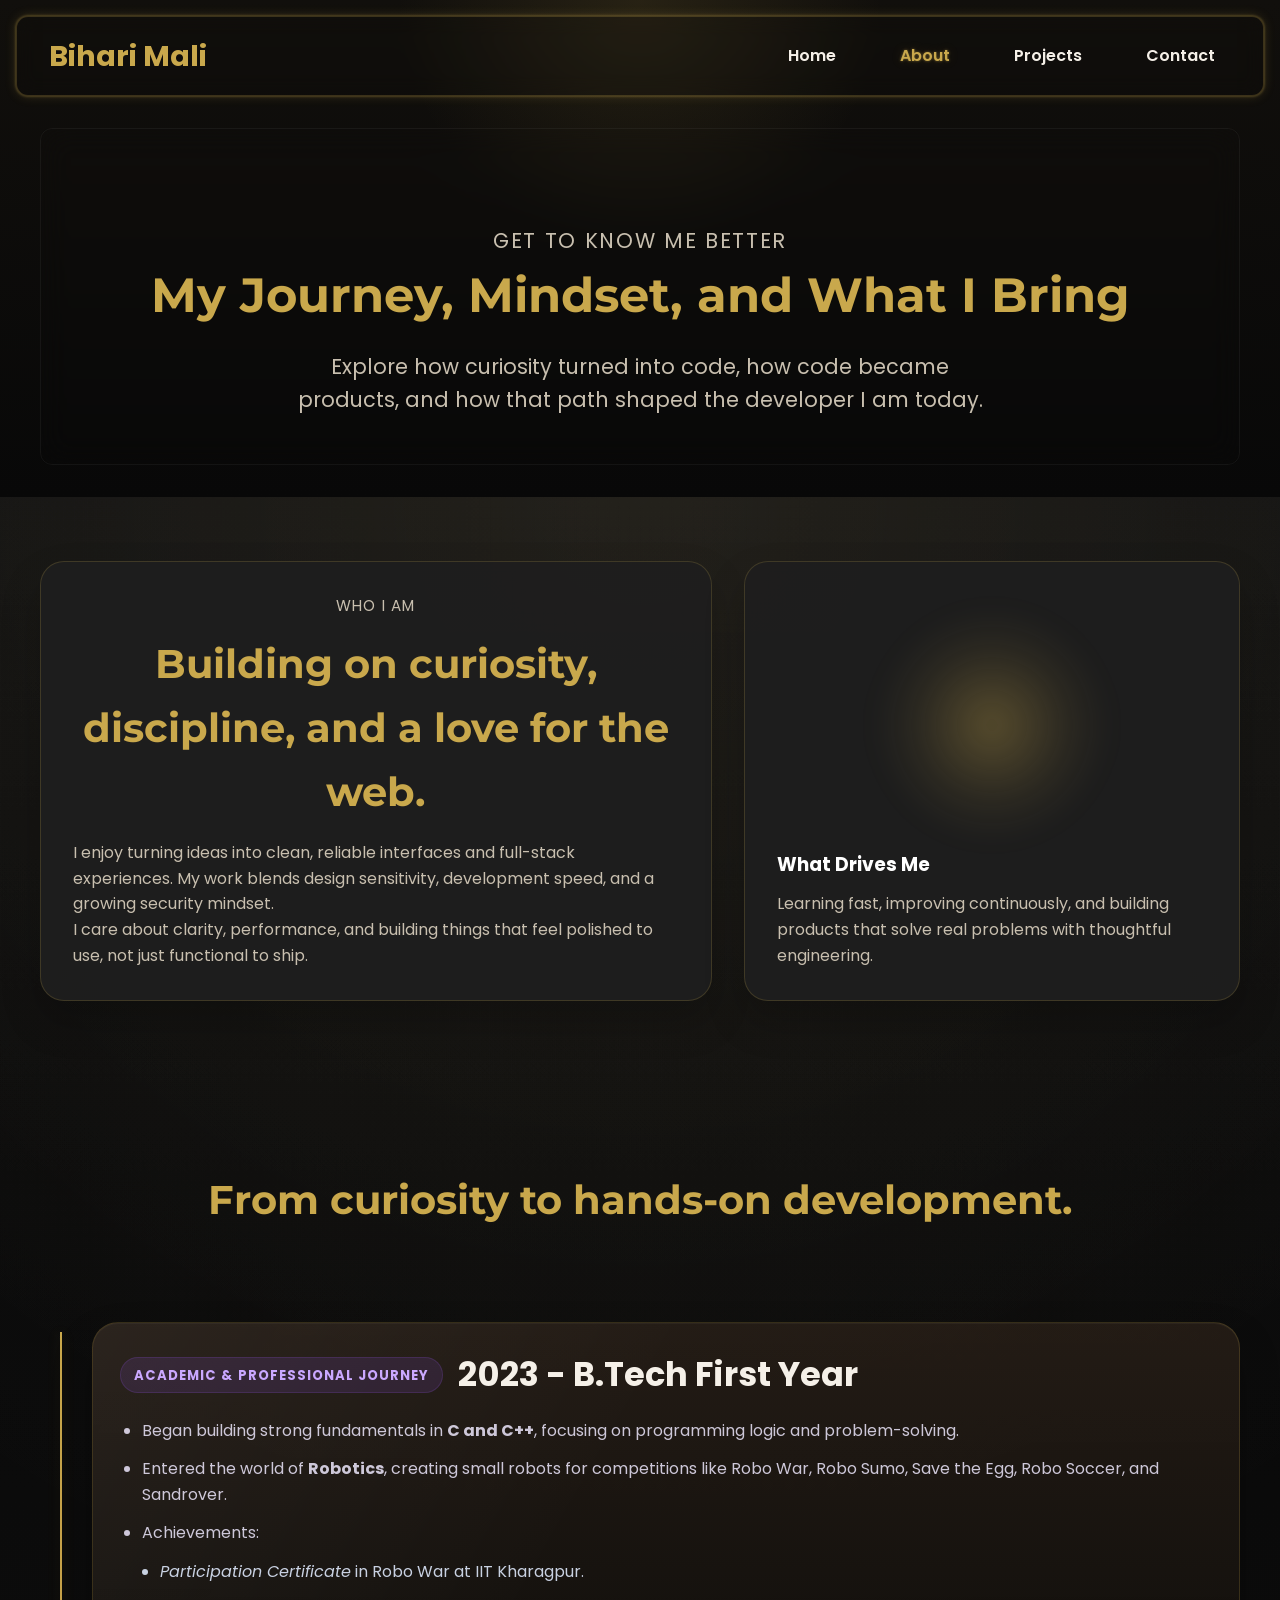
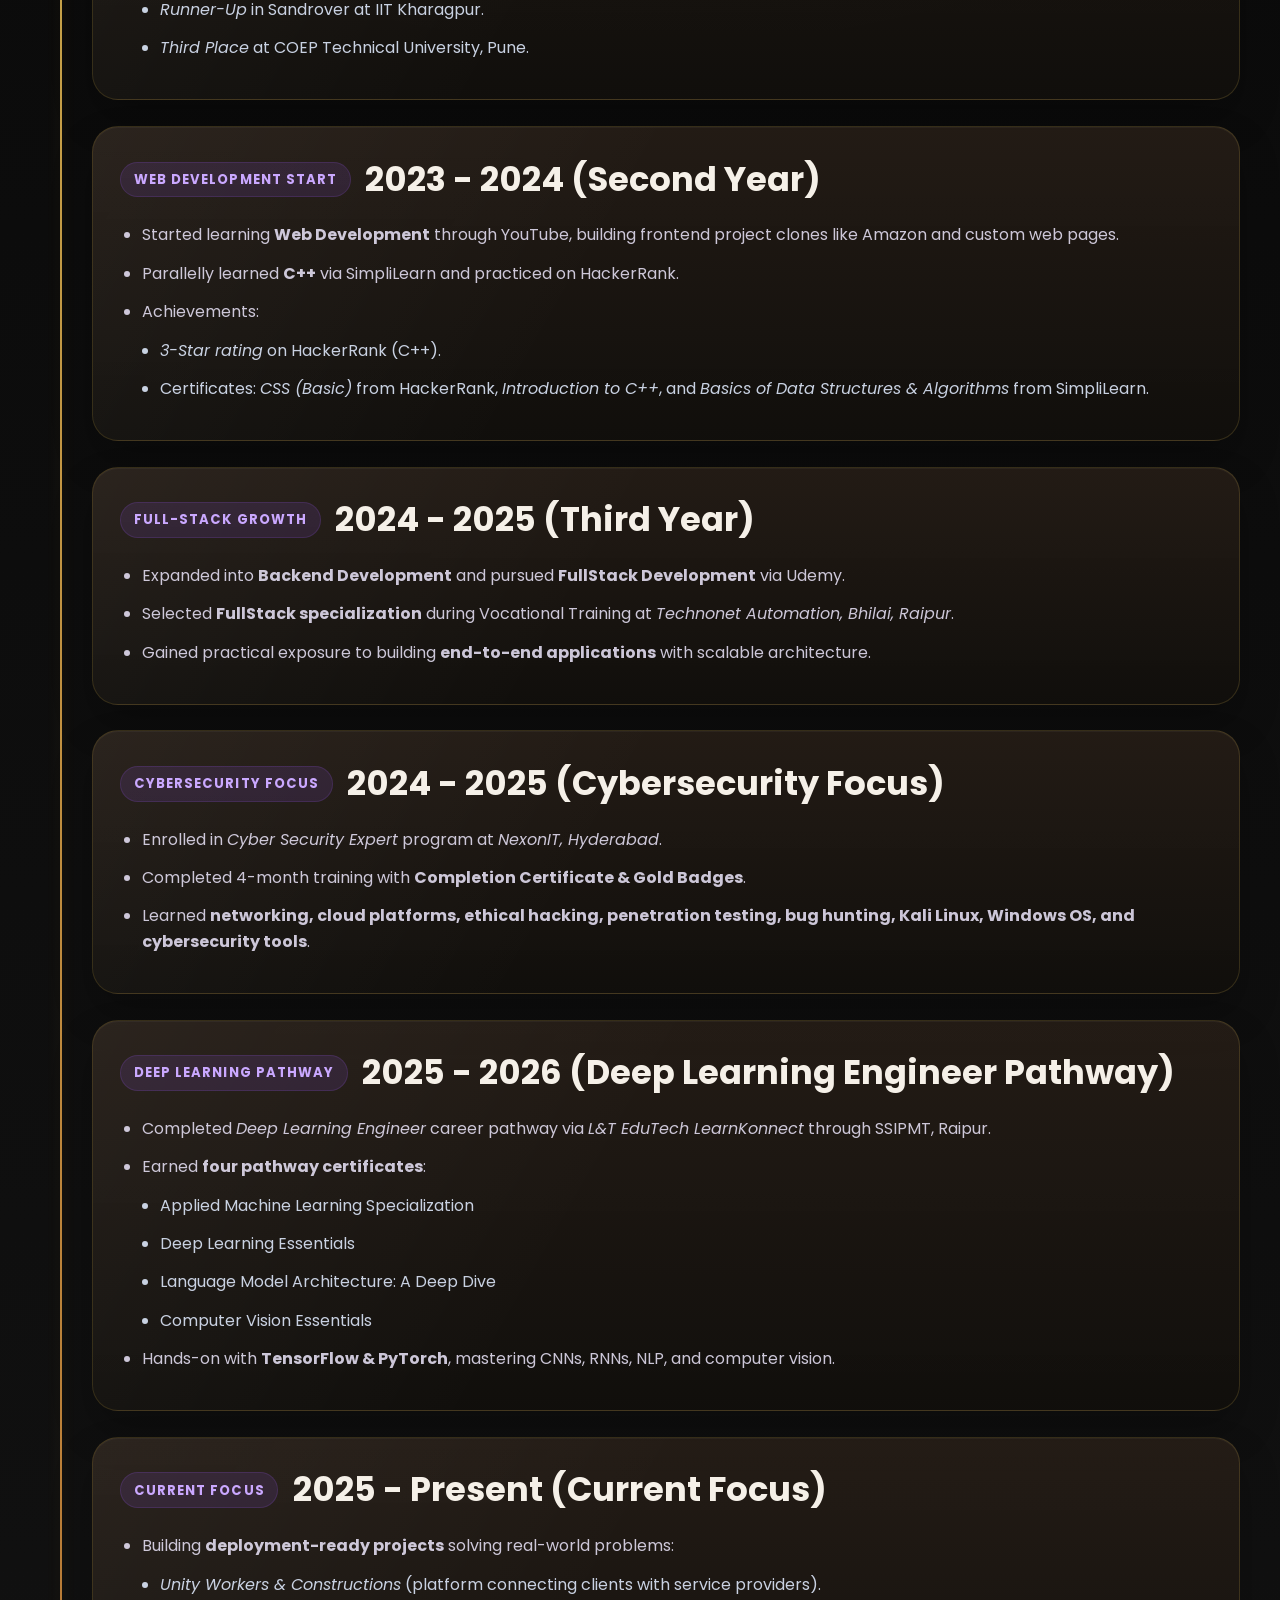
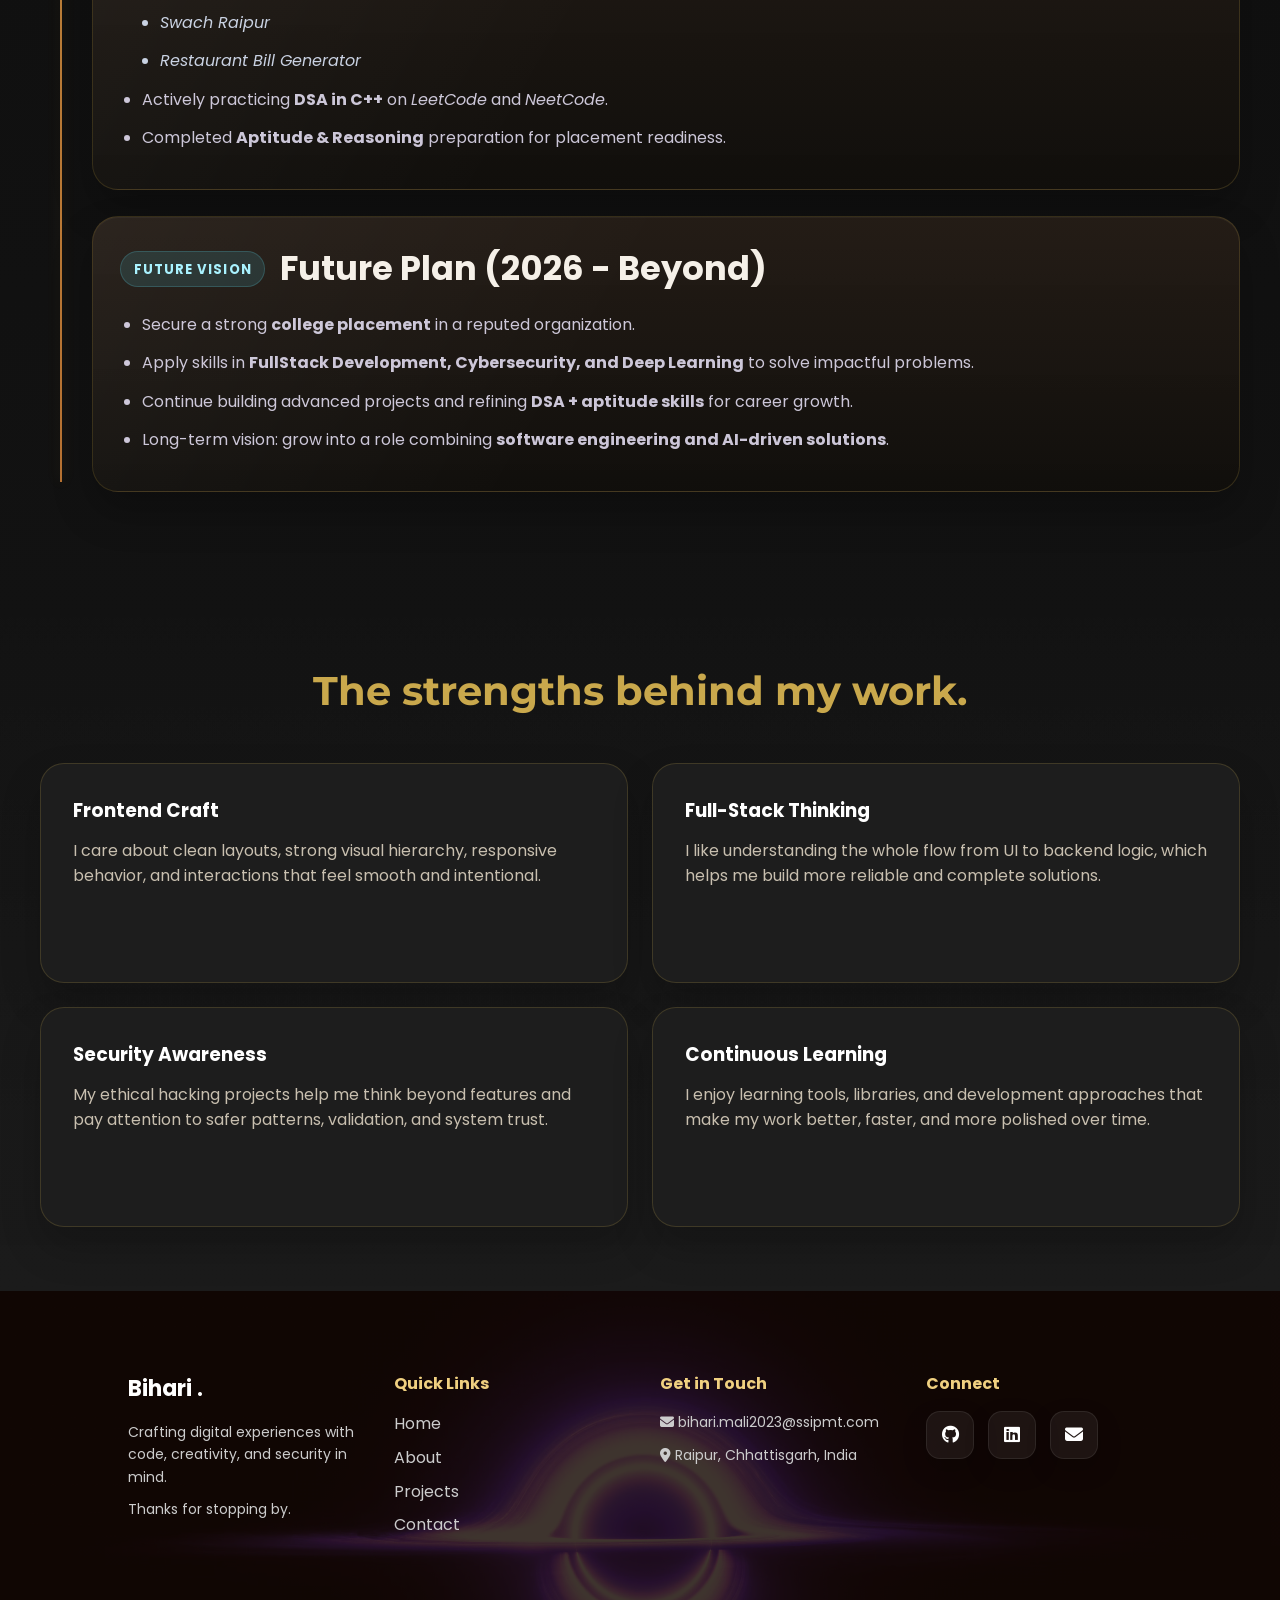
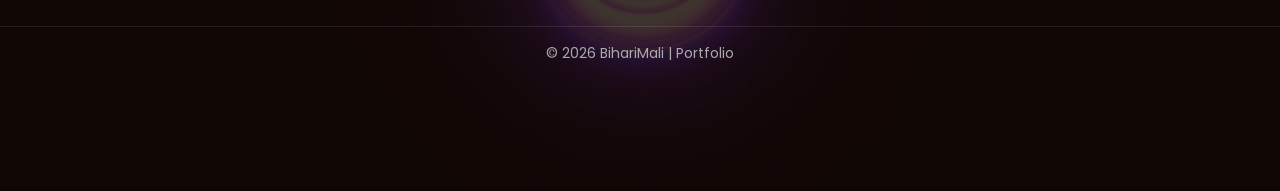
==== commit 97bc8827: "update mata icon" ====
--- a/about.html
+++ b/about.html
@@ -3,6 +3,7 @@
 <head>
   <meta charset="UTF-8" />
   <meta name="viewport" content="width=device-width, initial-scale=1.0" />
+  <link rel="icon" type="image/svg+xml" href="favicon.svg" />
   <title>About Bihari Mali | Journey, Skills & Experience</title>
   <meta name="description" content="Learn about Bihari Mali's academic and professional journey across robotics, web development, full-stack engineering, cybersecurity, and deep learning." />
   <link rel="stylesheet" href="about.css" />
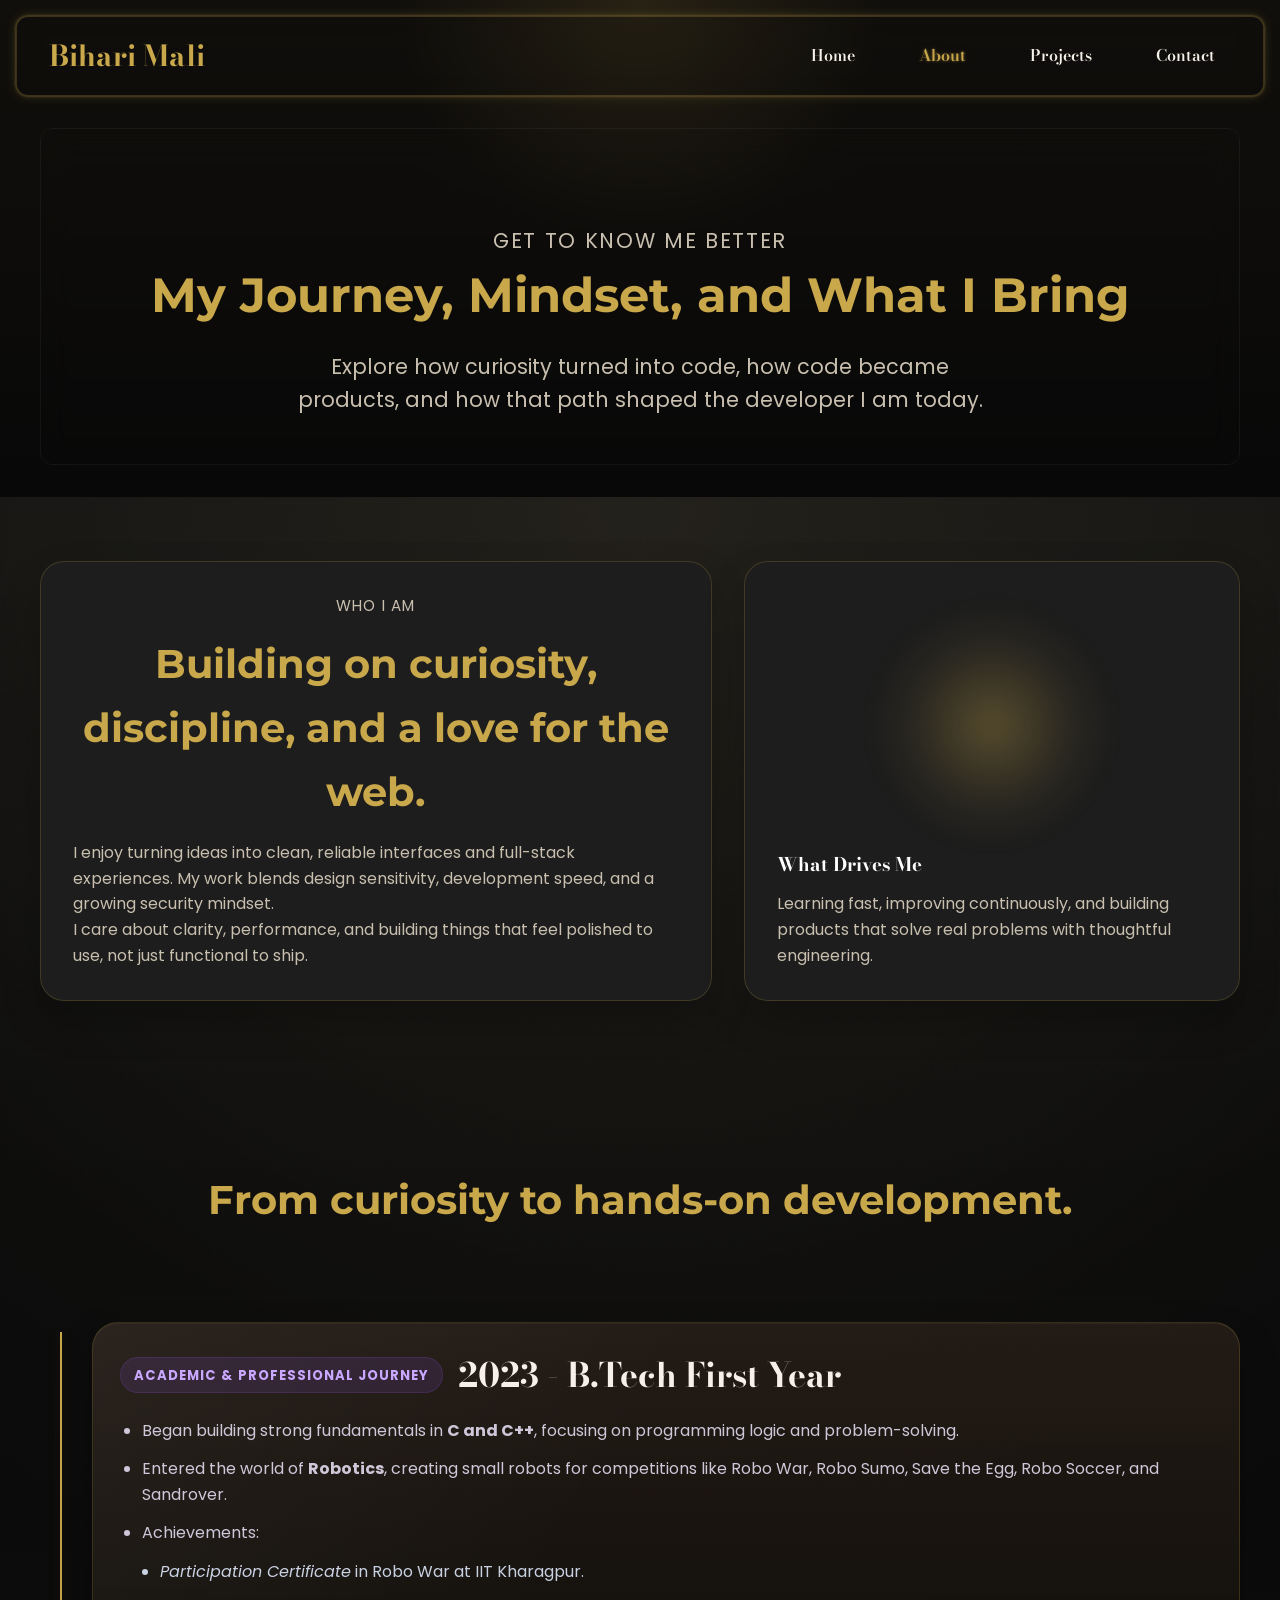
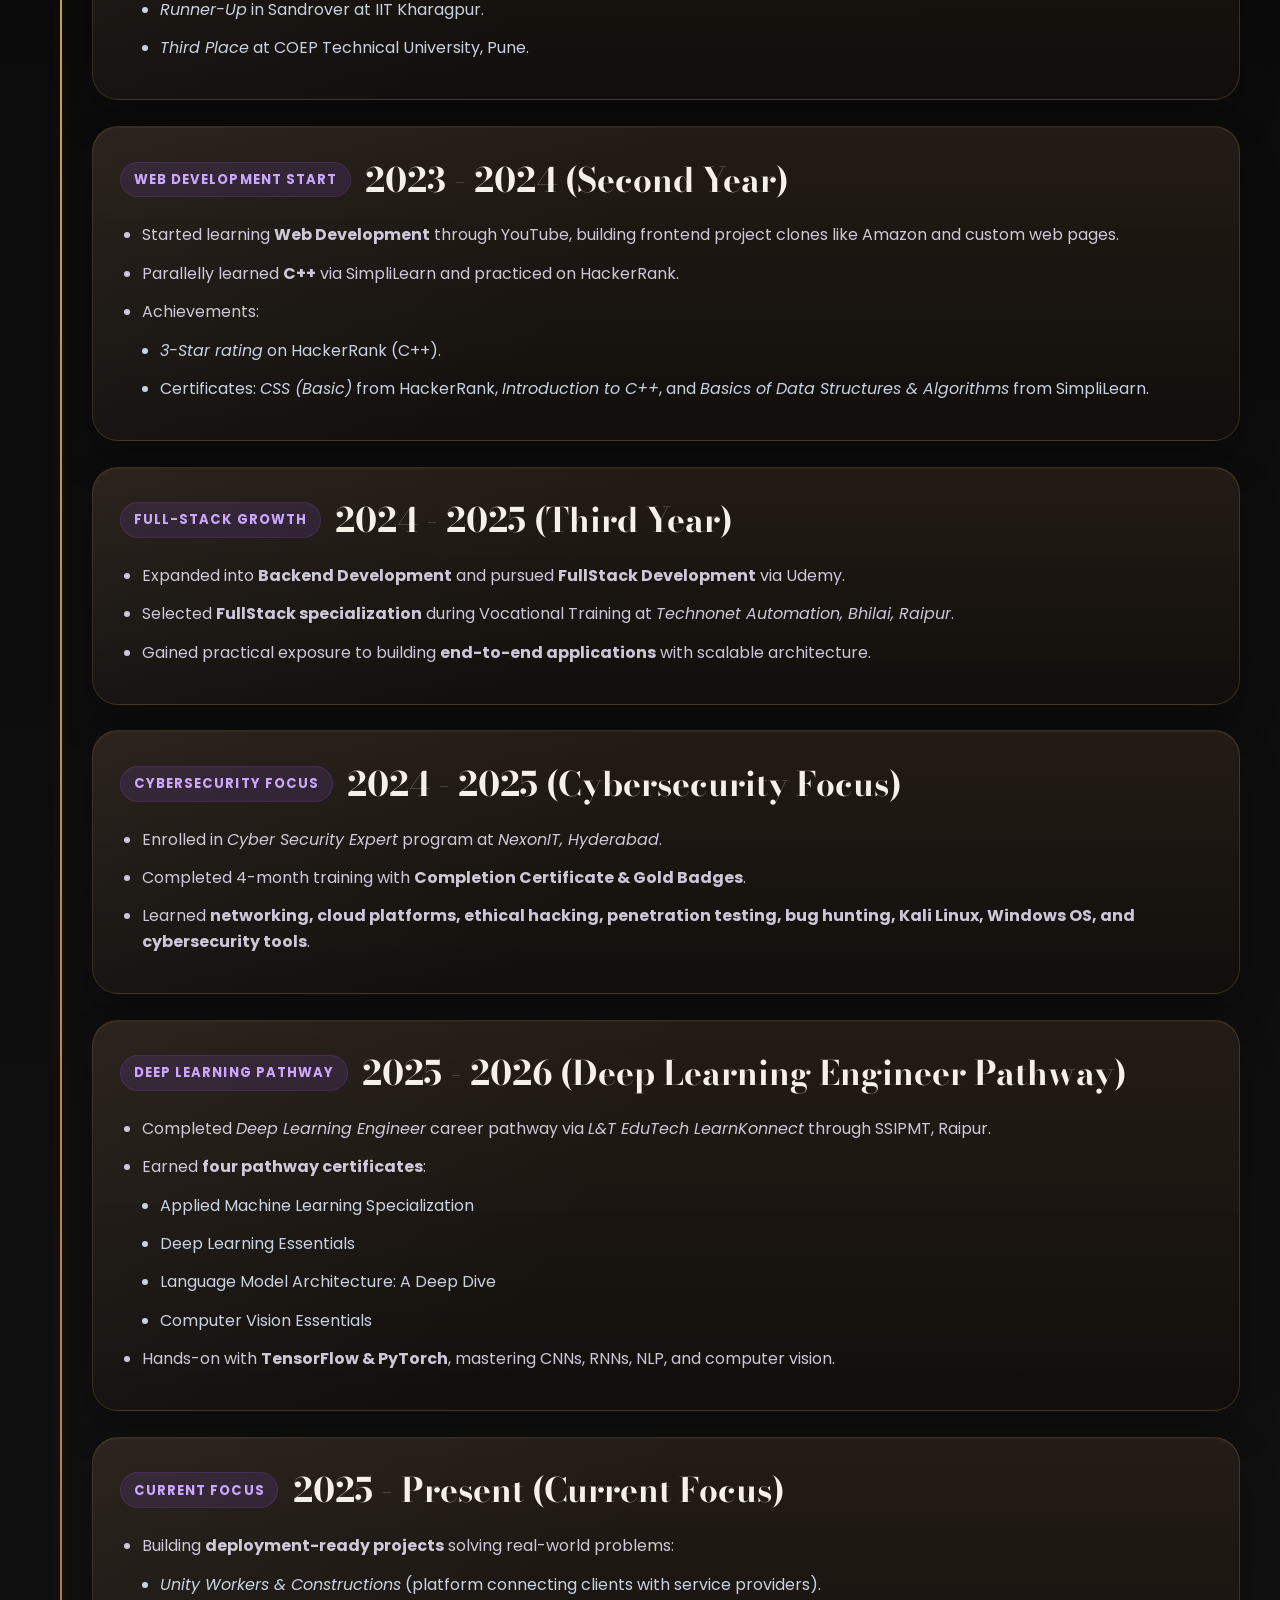
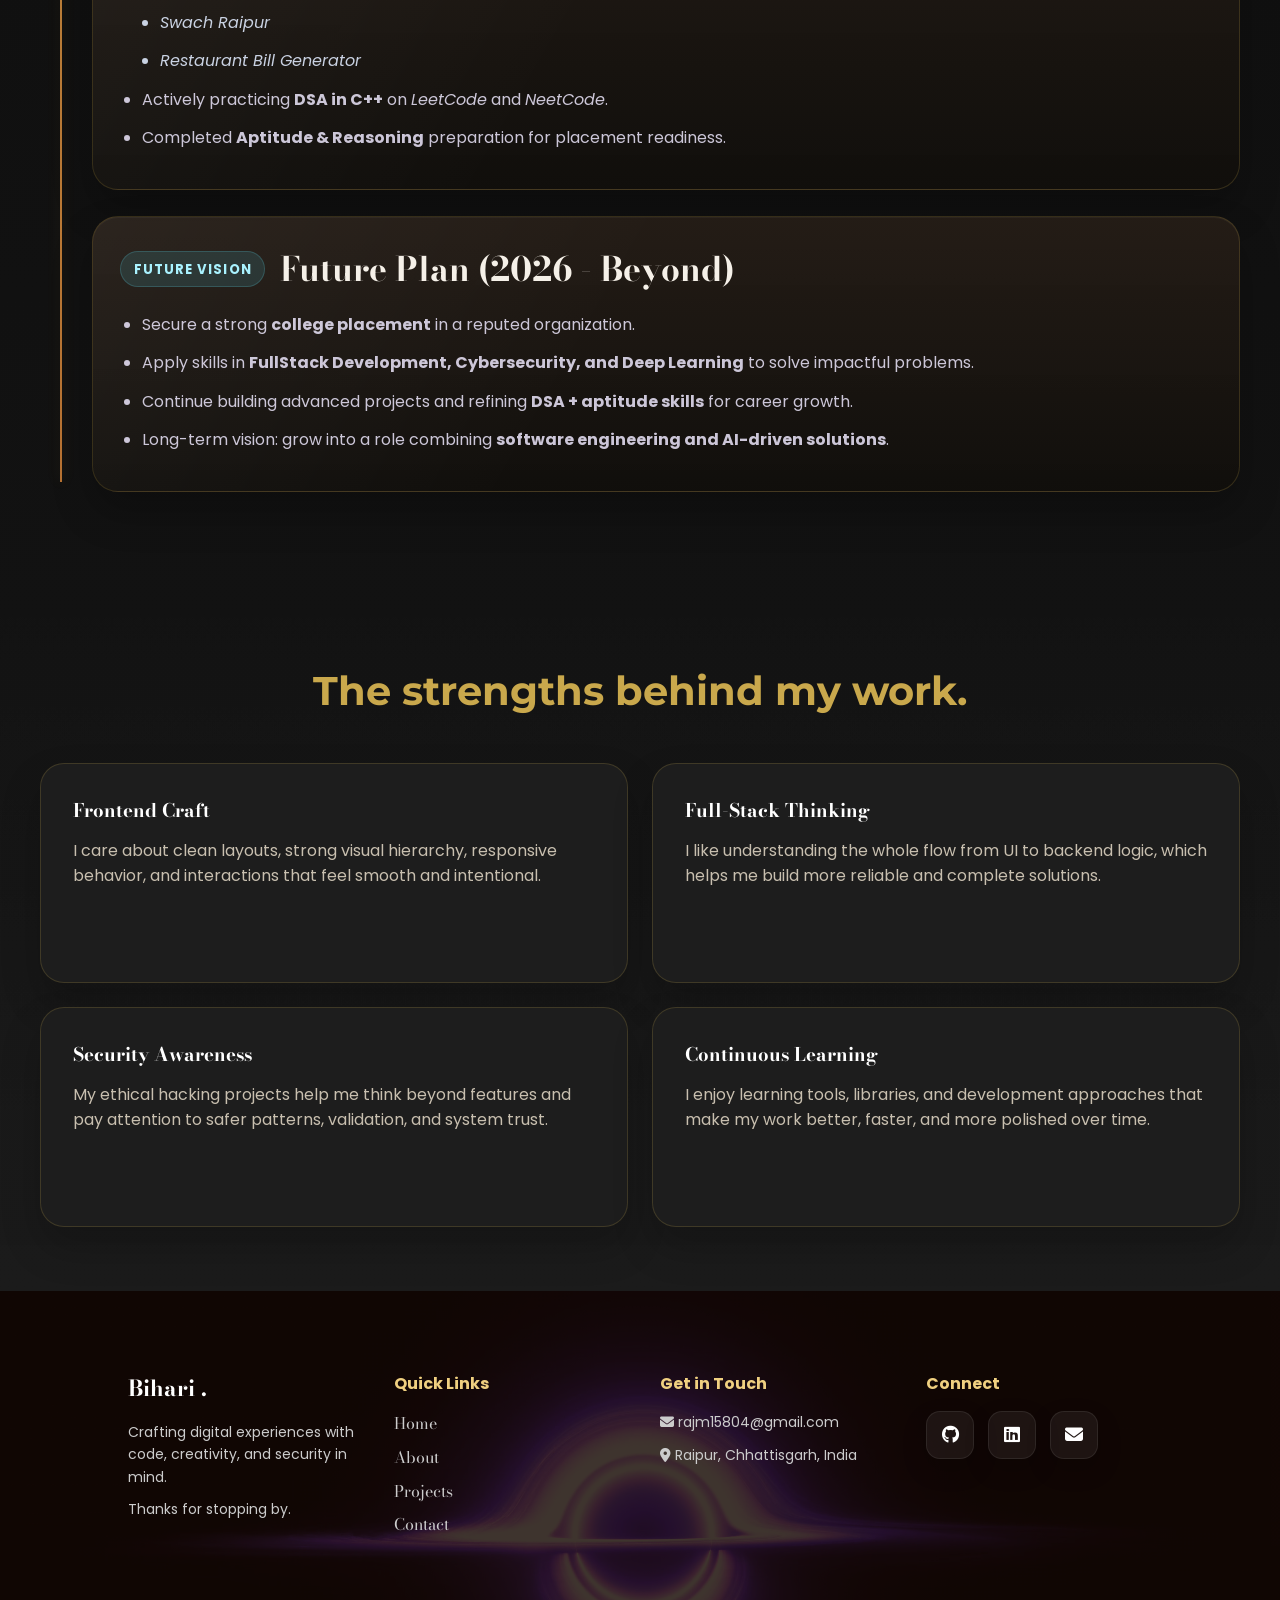
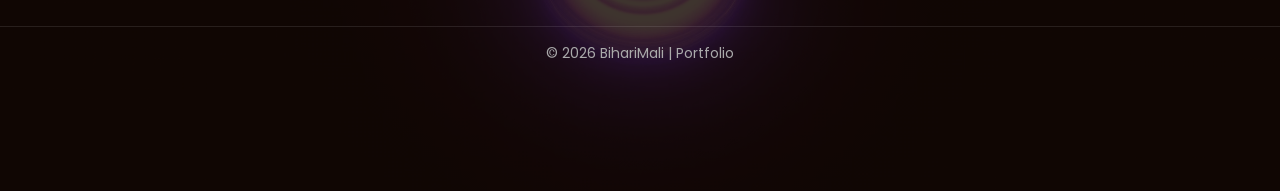
==== commit a4c113f9: "font, resume, project add" ====
--- a/about.html
+++ b/about.html
@@ -215,7 +215,7 @@
       </div>
       <div class="footer-col">
         <h4>Get in Touch</h4>
-        <p><i class="fas fa-envelope"></i> bihari.mali2023@ssipmt.com</p>
+        <p><i class="fas fa-envelope"></i> rajm15804@gmail.com </p>
         <p><i class="fas fa-map-marker-alt"></i> Raipur, Chhattisgarh, India</p>
       </div>
       <div class="footer-col">
@@ -223,7 +223,7 @@
         <div class="socials">
           <a href="https://github.com/Rajmali07" target="_blank" rel="noopener noreferrer" aria-label="GitHub profile"><i class="fab fa-github"></i></a>
           <a href="https://www.linkedin.com/in/bihari-mali/" target="_blank" rel="noopener noreferrer" aria-label="LinkedIn profile"><i class="fab fa-linkedin"></i></a>
-          <a href="mailto:bihari.mali2023@ssipmt.com" aria-label="Send email"><i class="fas fa-envelope"></i></a>
+          <a href="https://mail.google.com/mail/?view=cm&amp;fs=1&amp;to=rajm15804%40gmail.com" aria-label="Send email"><i class="fas fa-envelope"></i></a>
         </div>
       </div>
     </div>
--- a/about.css
+++ b/about.css
@@ -1,4 +1,13 @@
 /* ===== CSS VARIABLES FOR THEMES ===== */
+@import url('https://fonts.googleapis.com/css2?family=Bodoni+Moda:opsz,wght@6..96,400;6..96,500;6..96,600;6..96,700&family=DM+Sans:wght@400;500;600;700&display=swap');
+
+body {
+  font-family: 'DM Sans', sans-serif;
+}
+
+h1, h2, h3, a {
+  font-family: 'Bodoni Moda', serif;
+}
 html {
   scroll-behavior: smooth;
 }
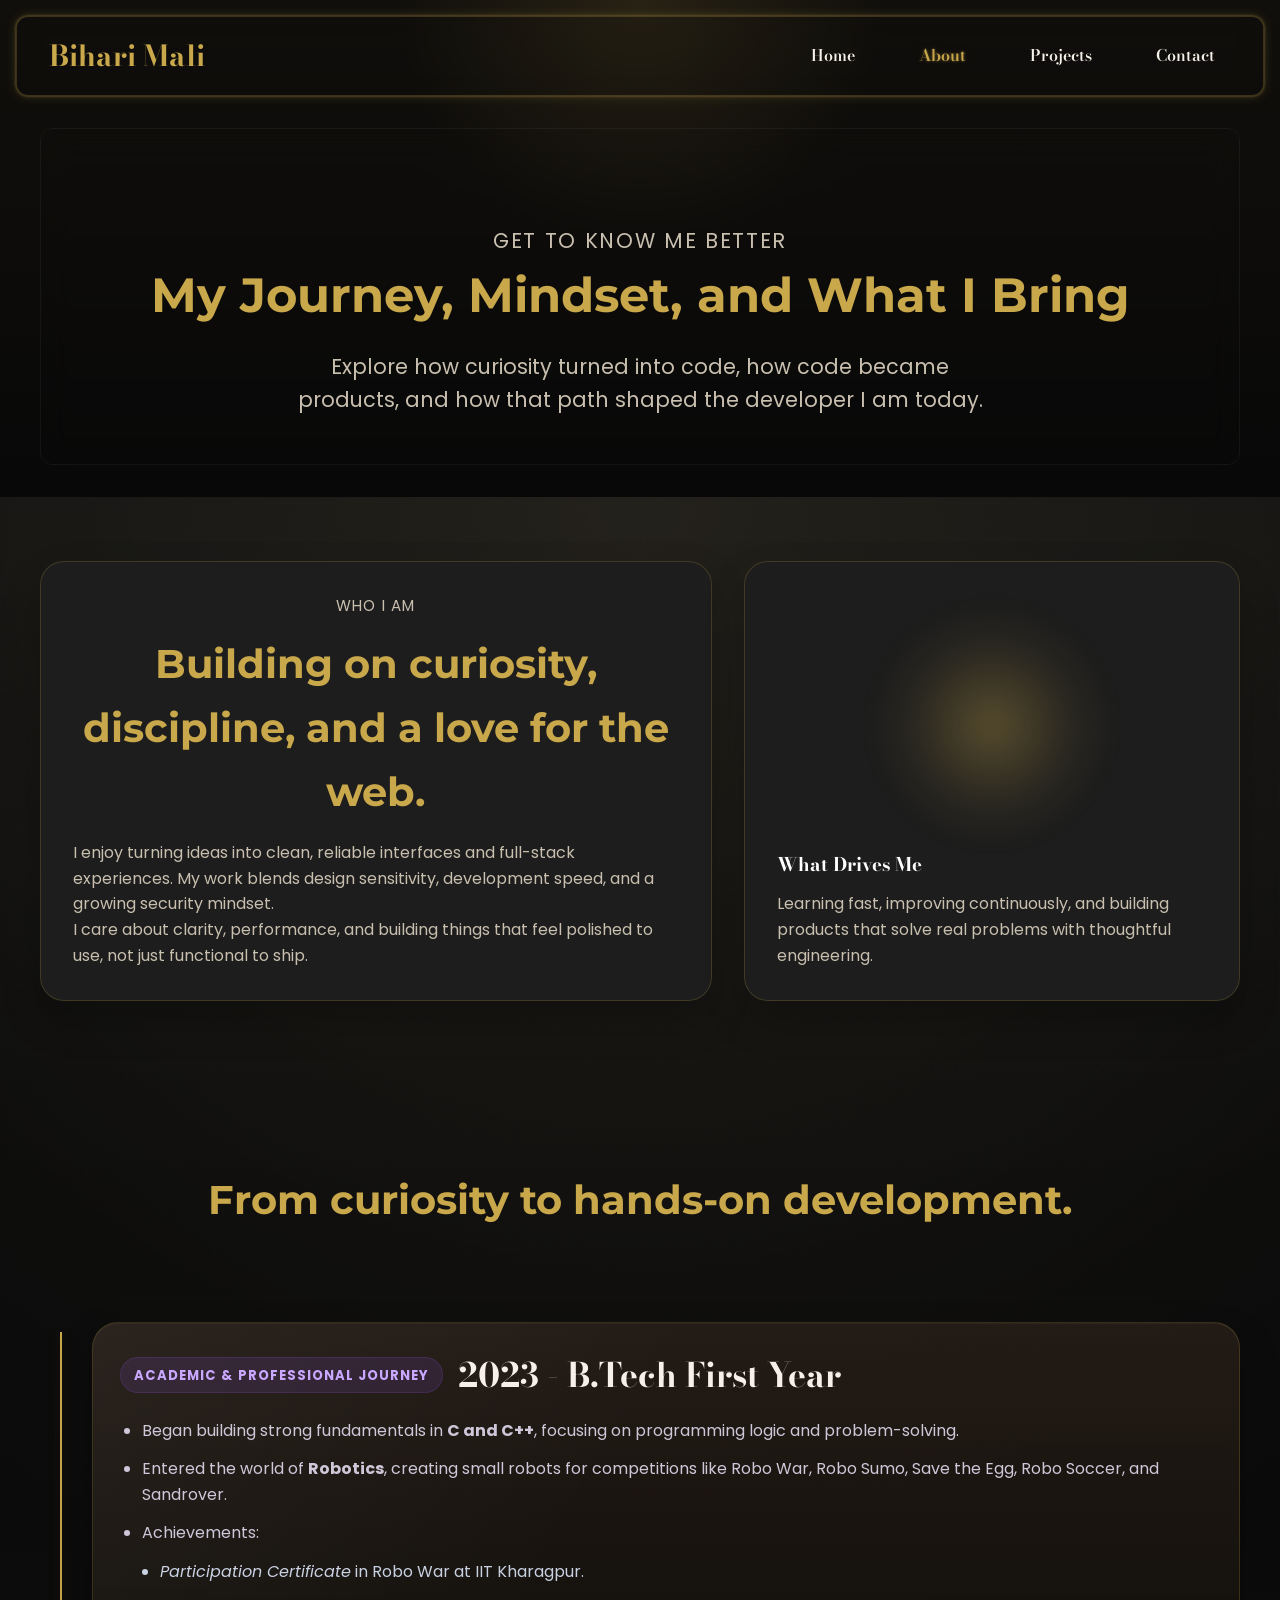
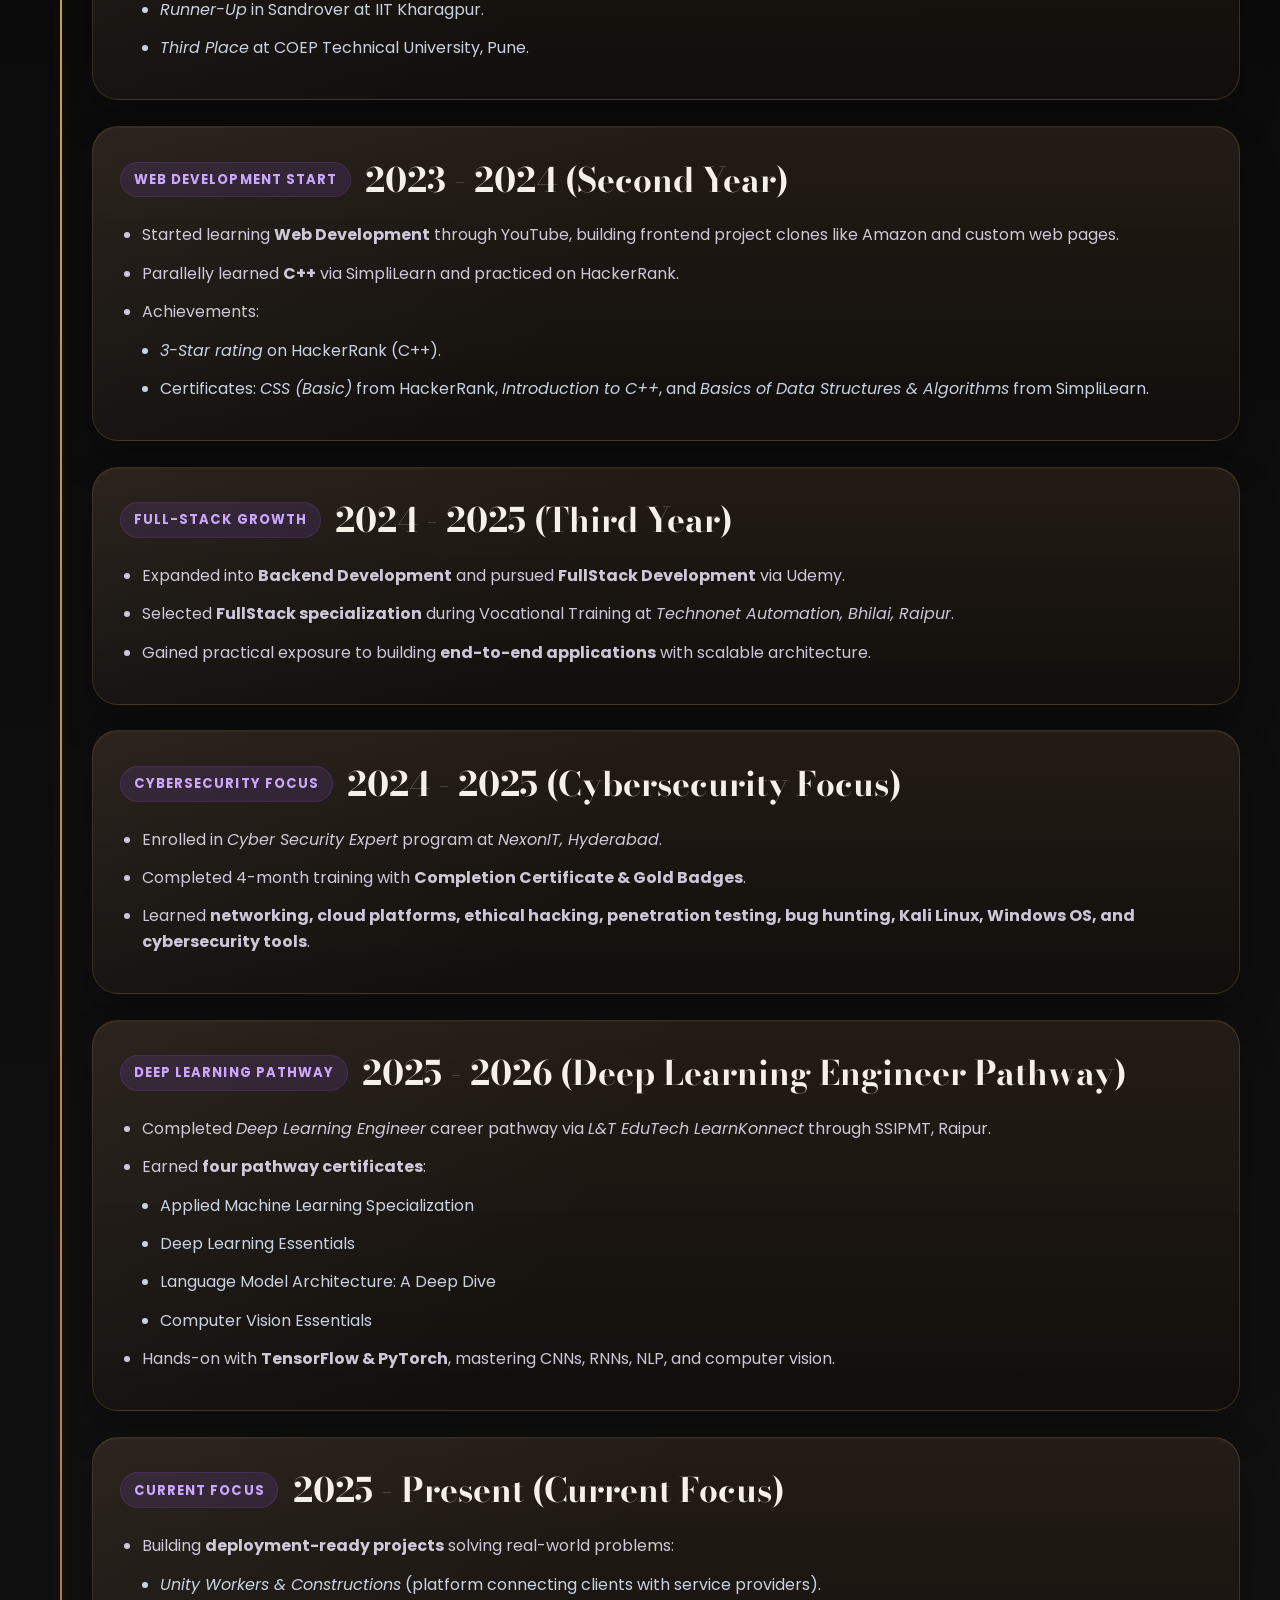
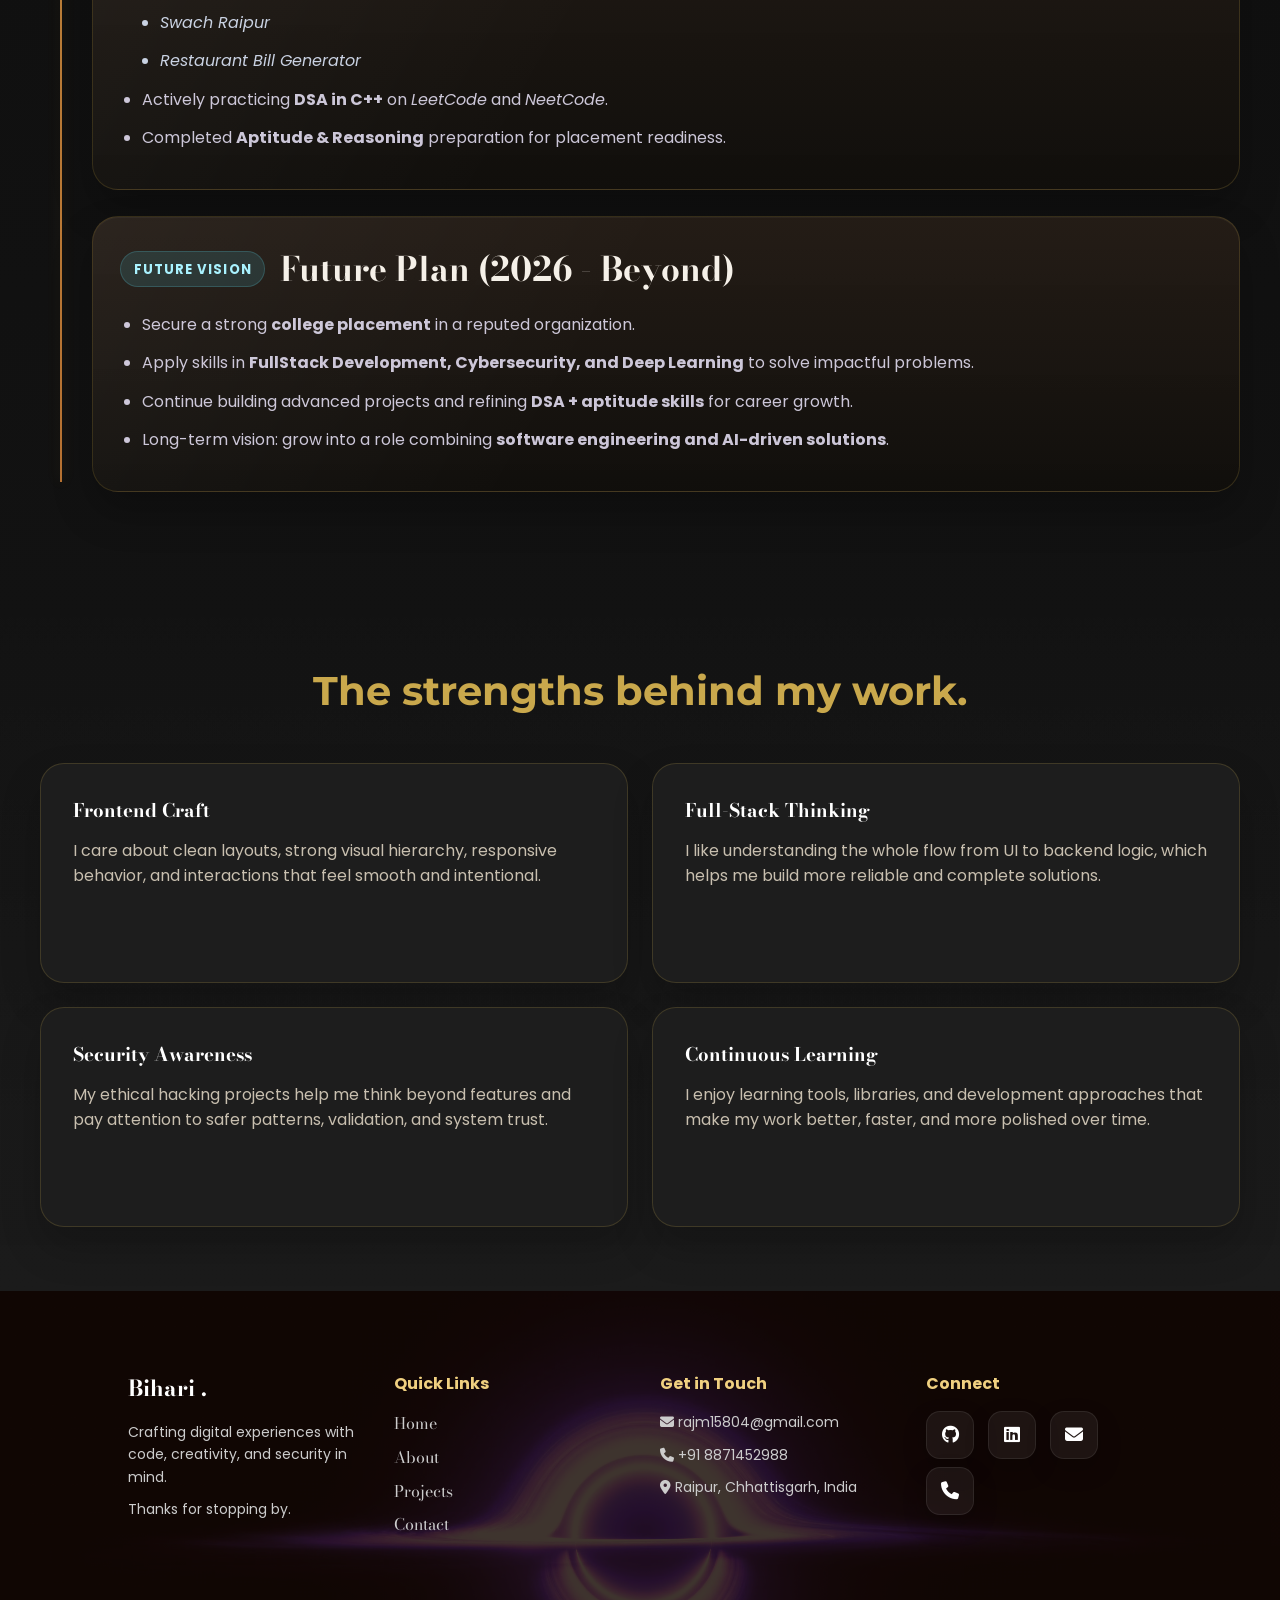
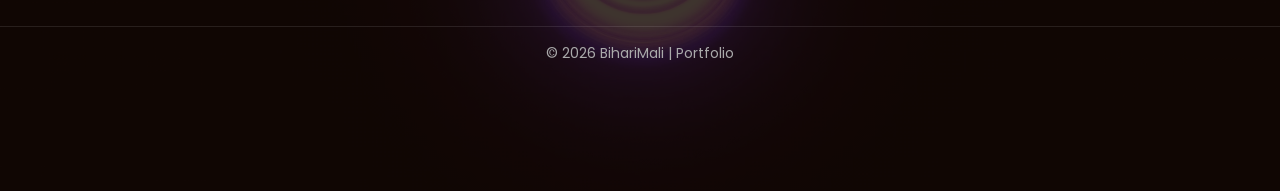
==== commit e06231c5: "contact add" ====
--- a/about.html
+++ b/about.html
@@ -216,6 +216,7 @@
       <div class="footer-col">
         <h4>Get in Touch</h4>
         <p><i class="fas fa-envelope"></i> rajm15804@gmail.com </p>
+        <p><i class="fas fa-phone"></i> +91 8871452988</p>
         <p><i class="fas fa-map-marker-alt"></i> Raipur, Chhattisgarh, India</p>
       </div>
       <div class="footer-col">
@@ -224,6 +225,7 @@
           <a href="https://github.com/Rajmali07" target="_blank" rel="noopener noreferrer" aria-label="GitHub profile"><i class="fab fa-github"></i></a>
           <a href="https://www.linkedin.com/in/bihari-mali/" target="_blank" rel="noopener noreferrer" aria-label="LinkedIn profile"><i class="fab fa-linkedin"></i></a>
           <a href="https://mail.google.com/mail/?view=cm&amp;fs=1&amp;to=rajm15804%40gmail.com" aria-label="Send email"><i class="fas fa-envelope"></i></a>
+          <a href="tel:+918871452988" aria-label="Call 8871452988"><i class="fas fa-phone"></i></a>
         </div>
       </div>
     </div>
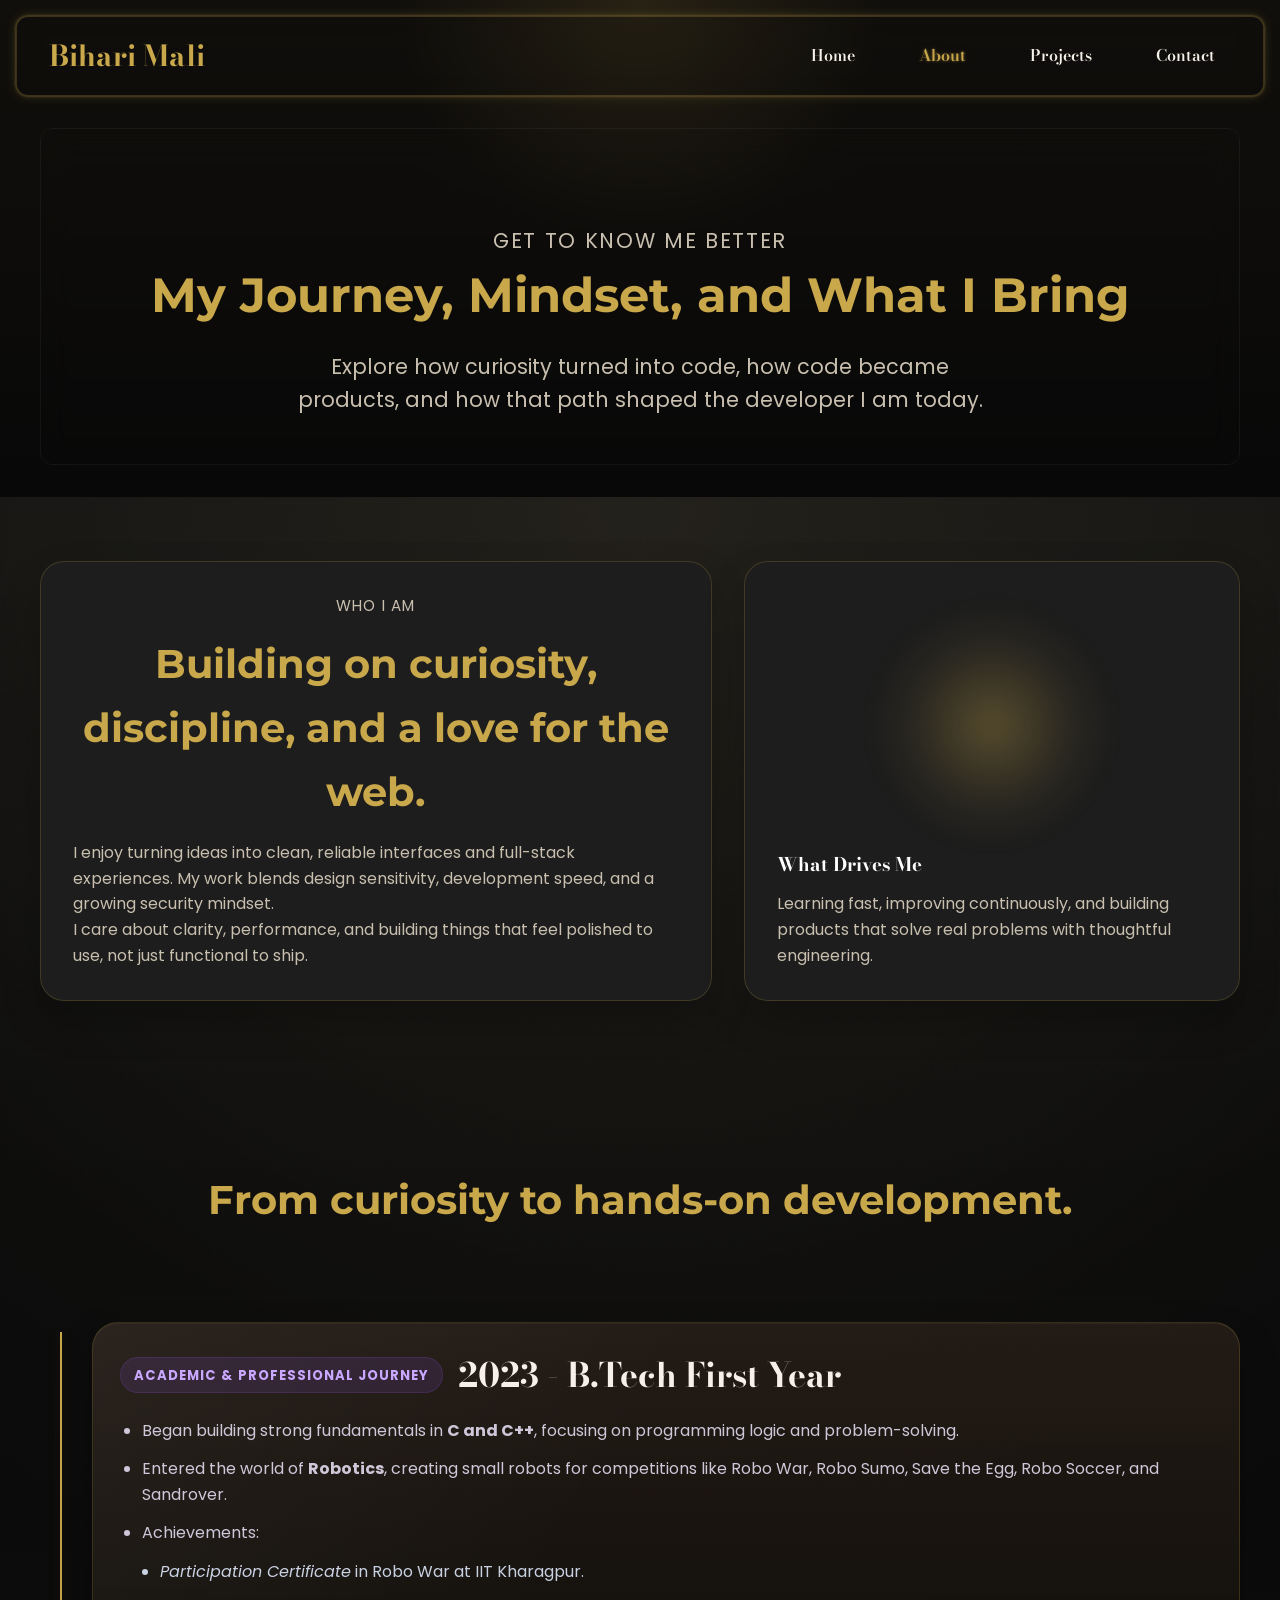
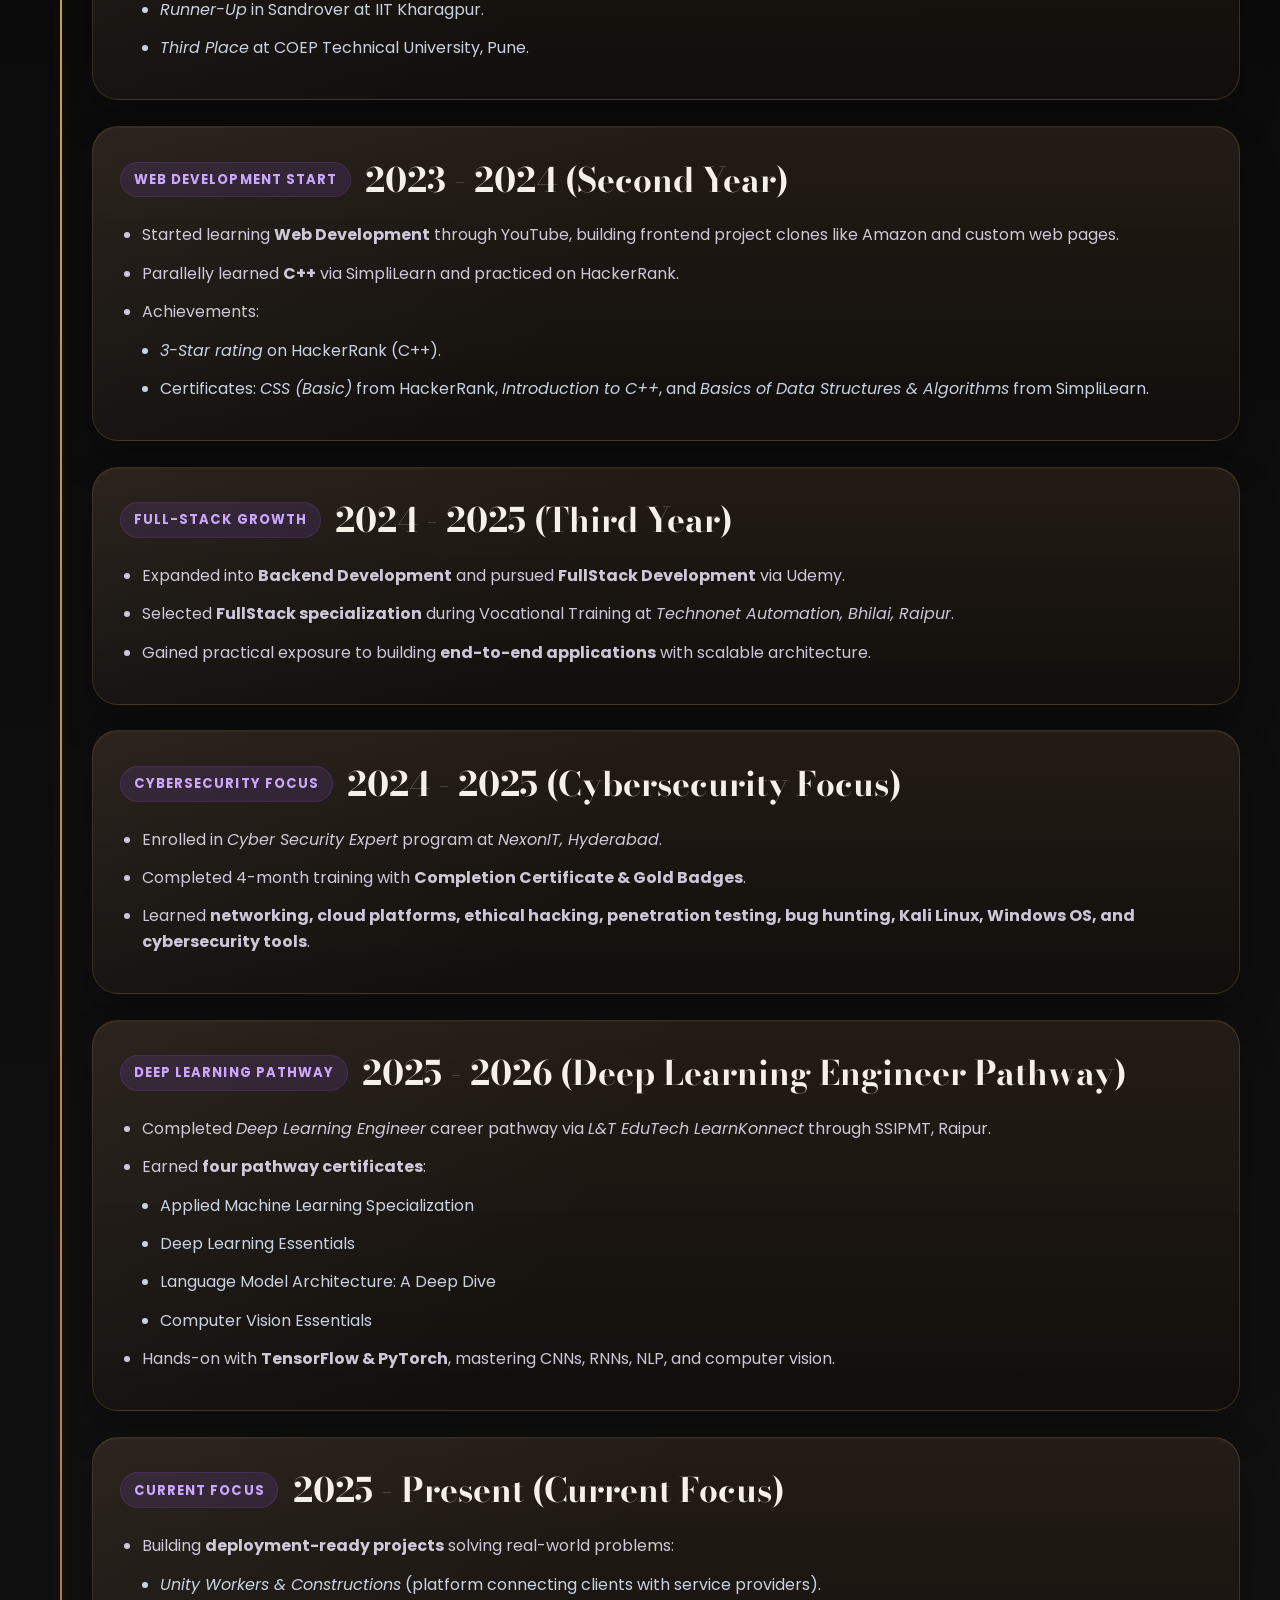
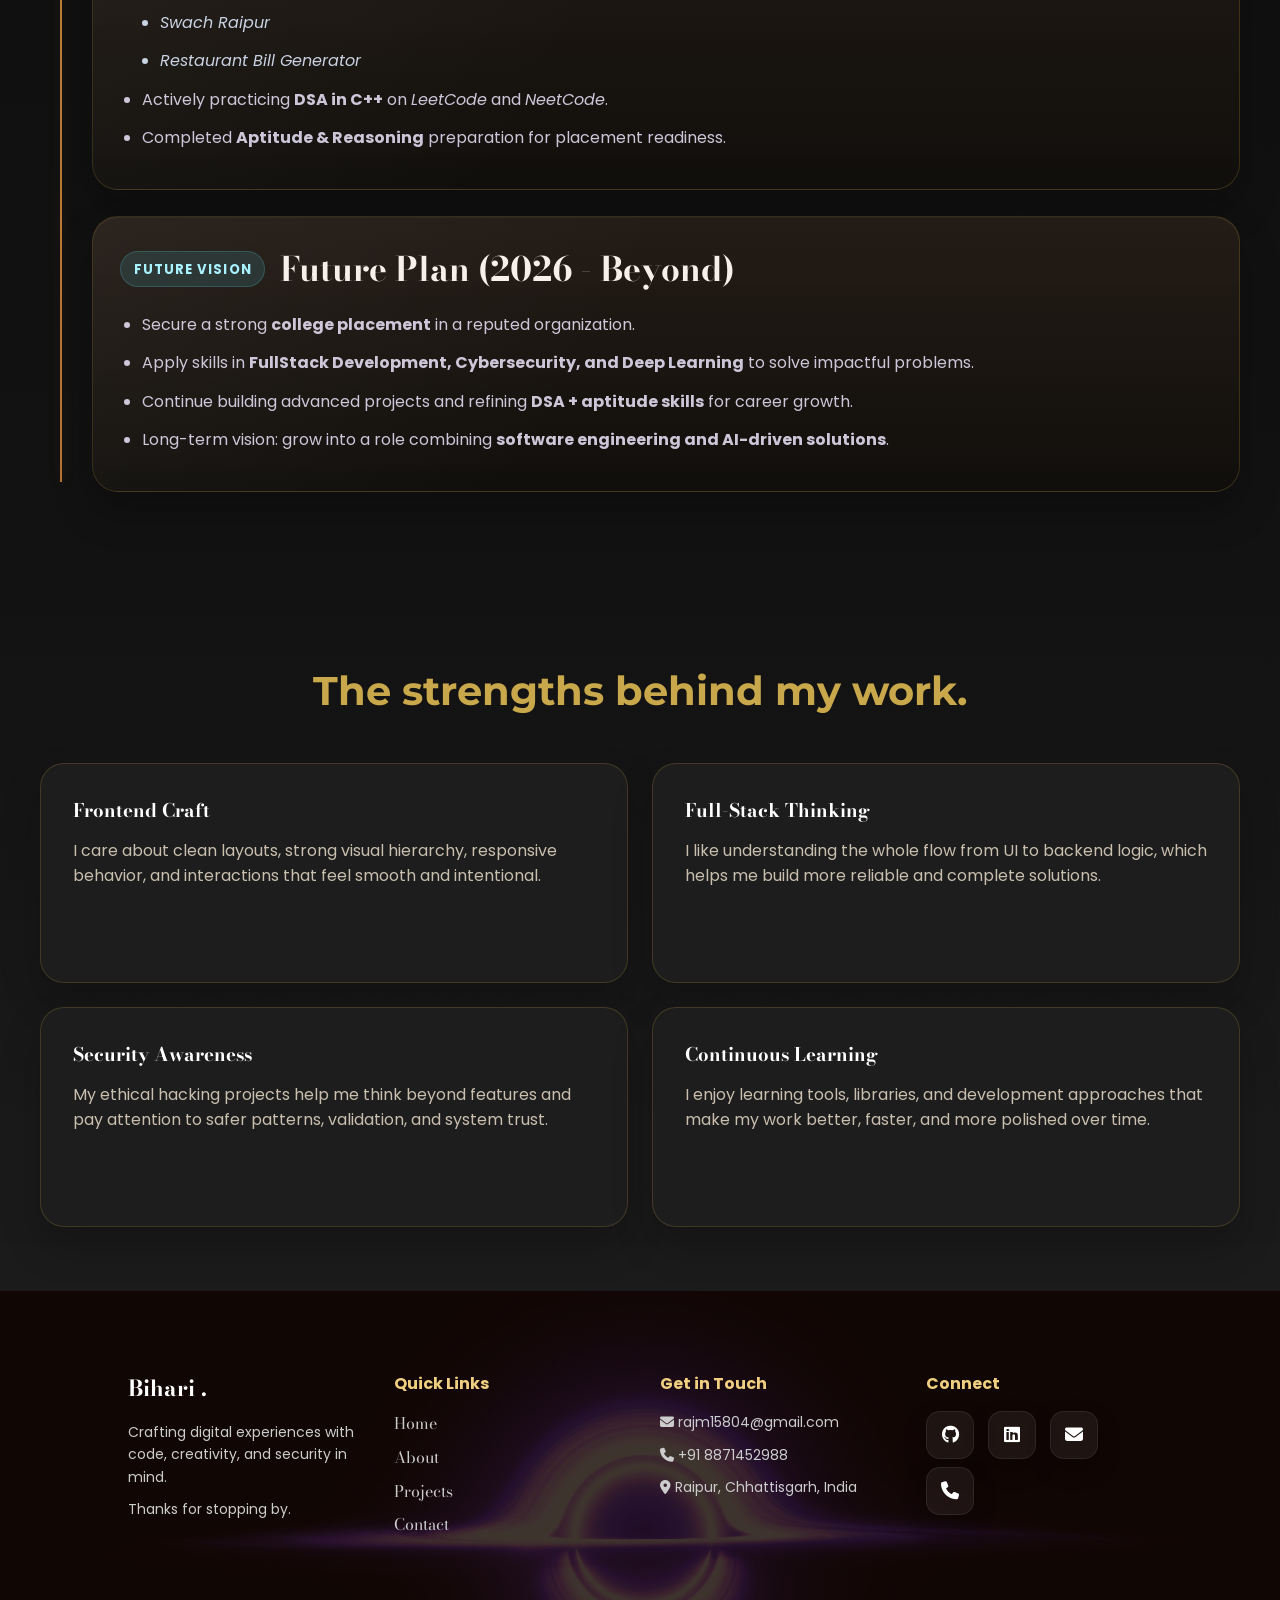
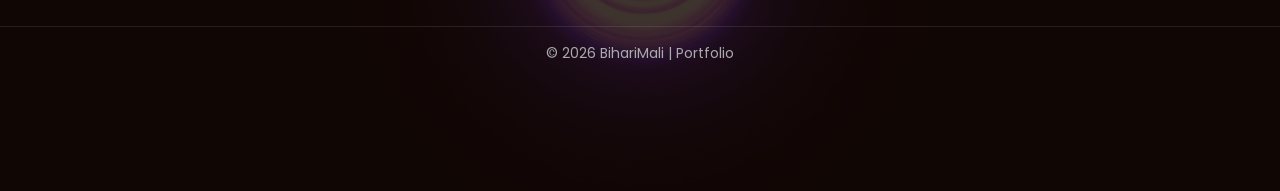
==== commit e591762c: "icon addition" ====
--- a/about.html
+++ b/about.html
@@ -3,7 +3,7 @@
 <head>
   <meta charset="UTF-8" />
   <meta name="viewport" content="width=device-width, initial-scale=1.0" />
-  <link rel="icon" type="image/svg+xml" href="favicon.svg" />
+  <link rel="icon" type="image/png" sizes="256x256" href="favicon.png?v=6" />
   <title>About Bihari Mali | Journey, Skills & Experience</title>
   <meta name="description" content="Learn about Bihari Mali's academic and professional journey across robotics, web development, full-stack engineering, cybersecurity, and deep learning." />
   <link rel="stylesheet" href="about.css" />
